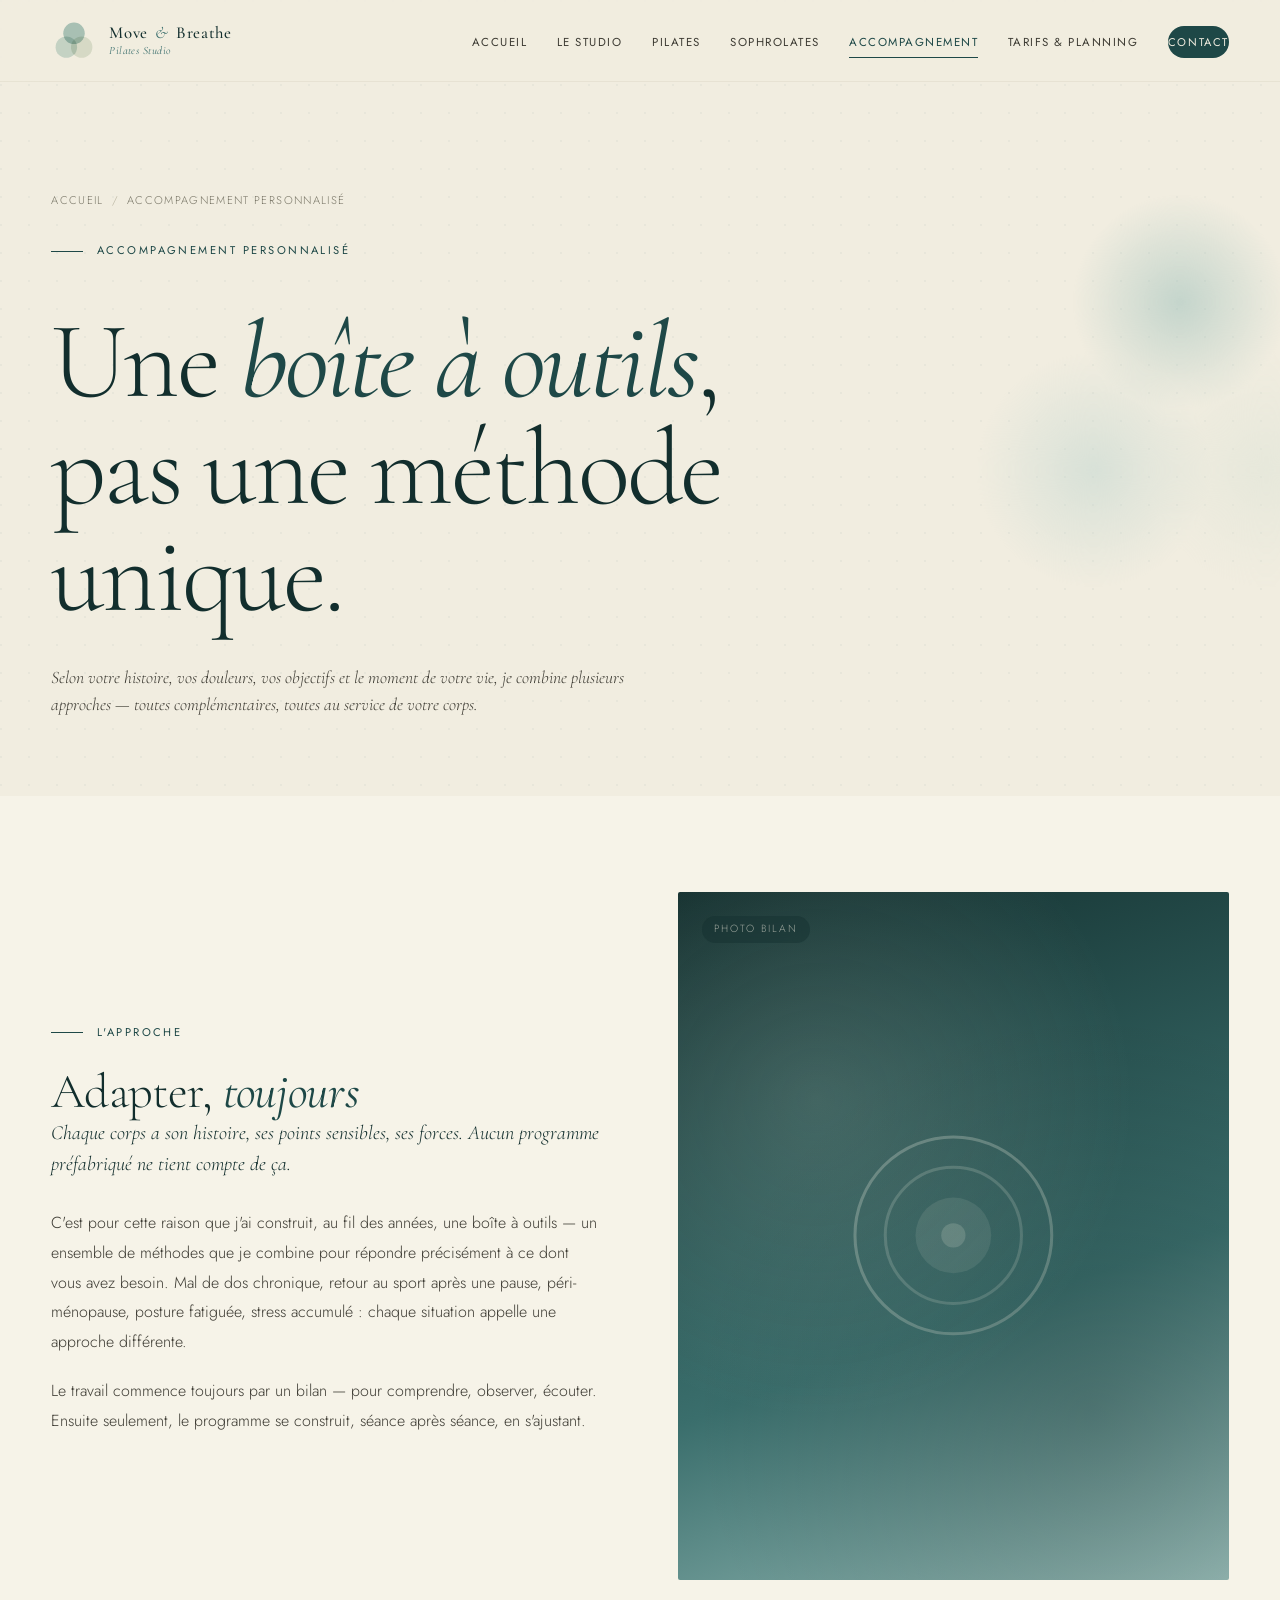
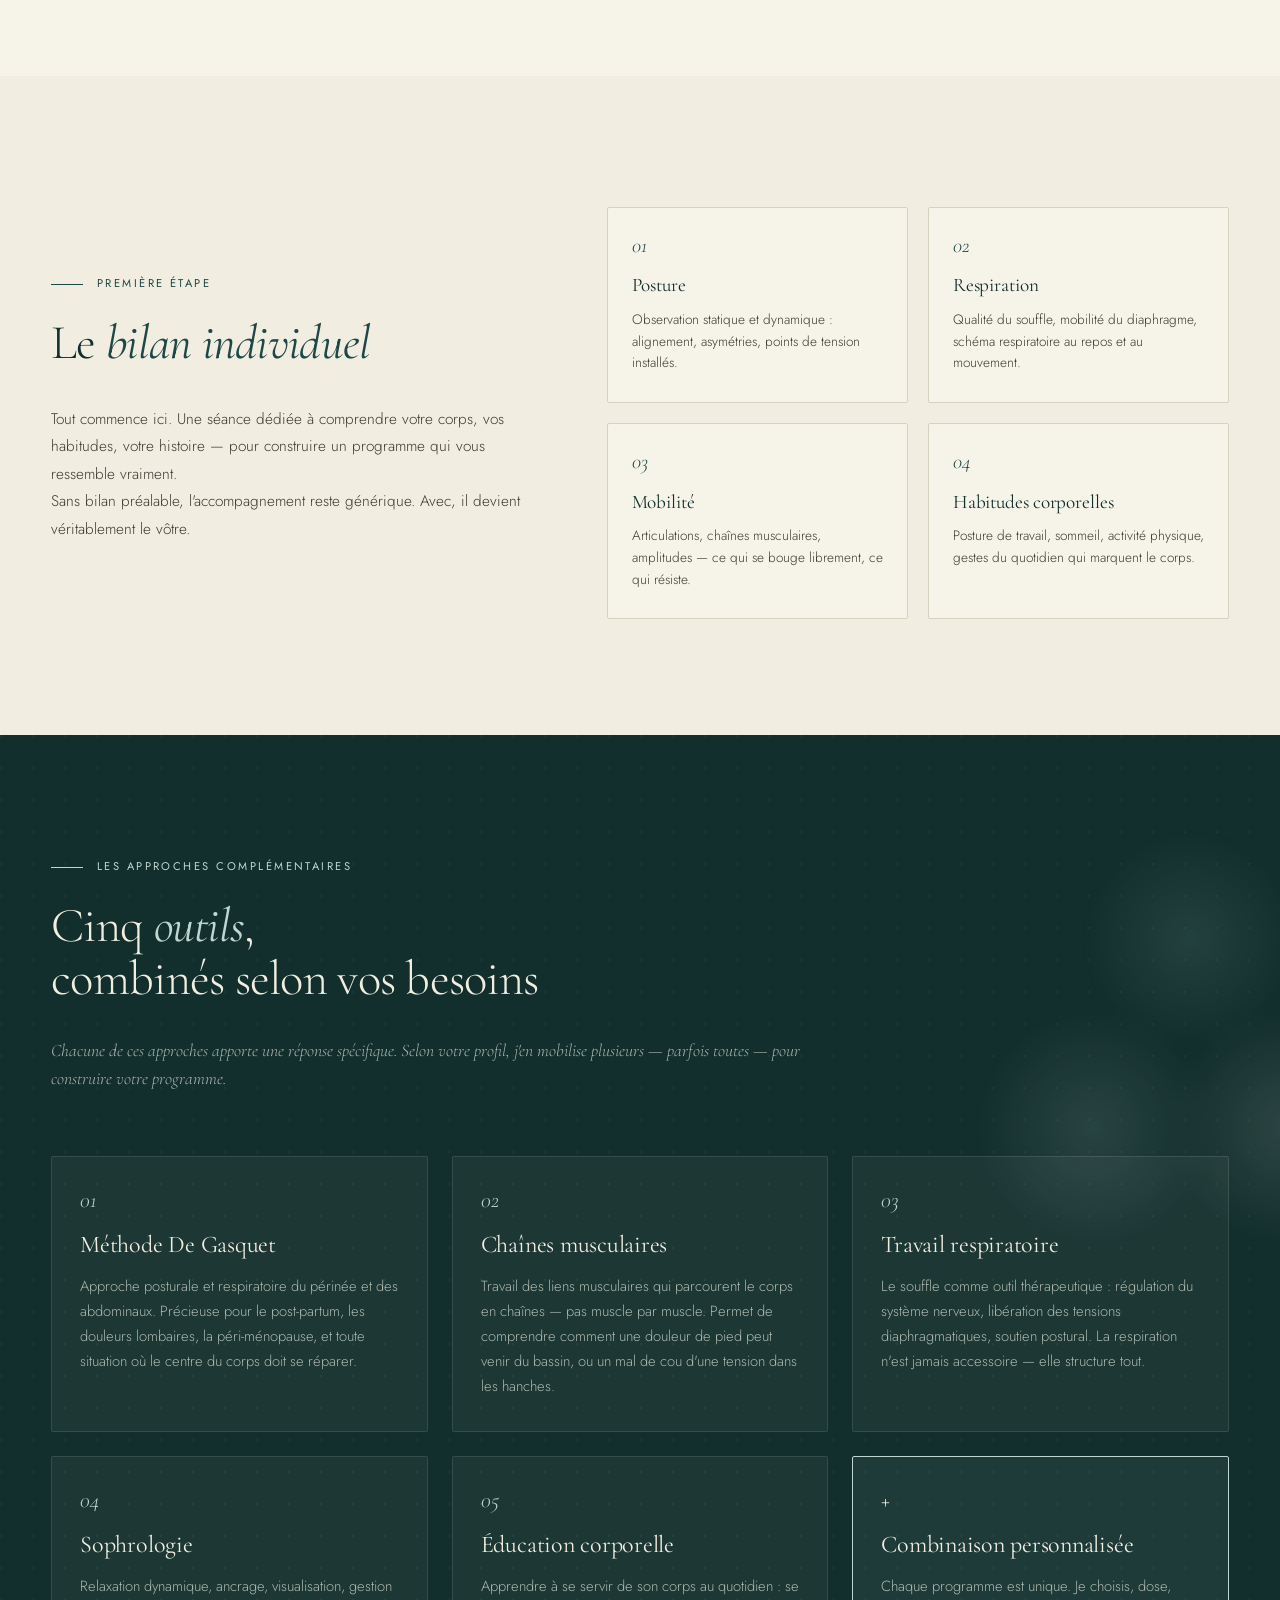
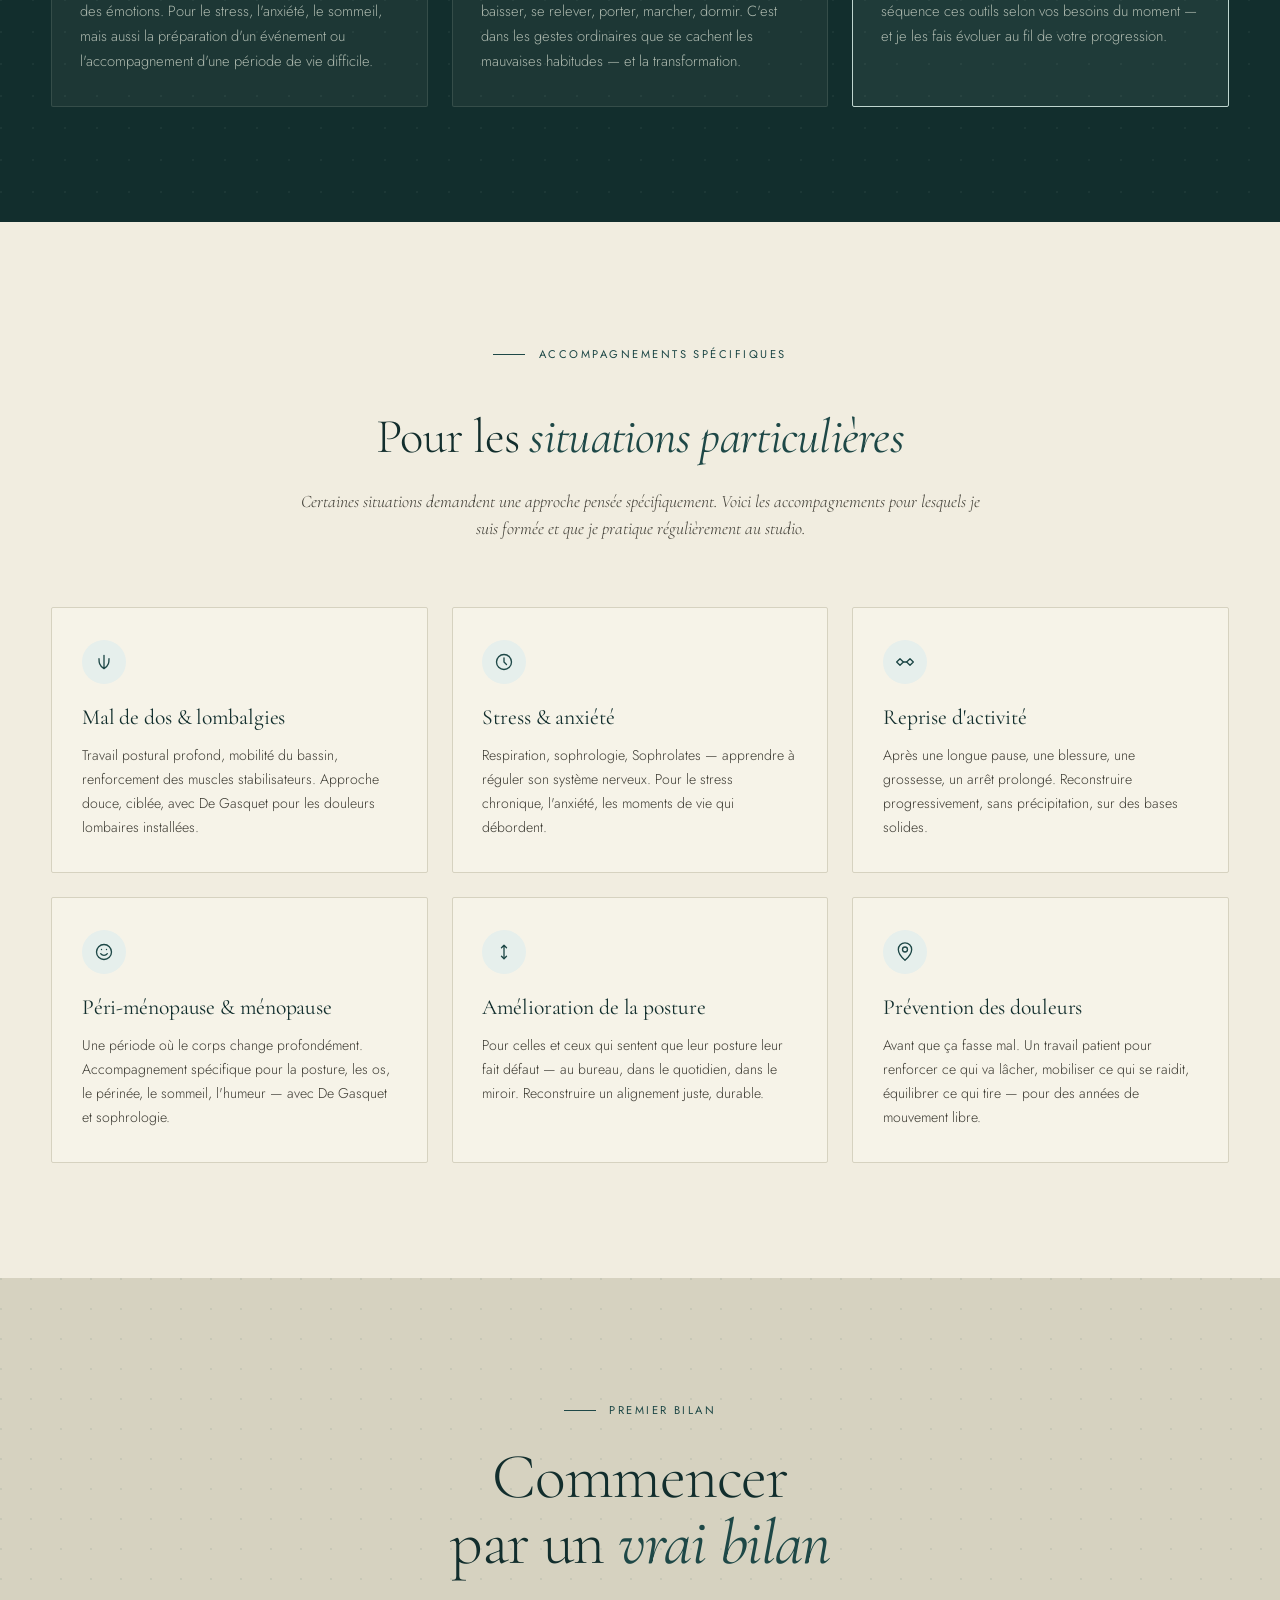
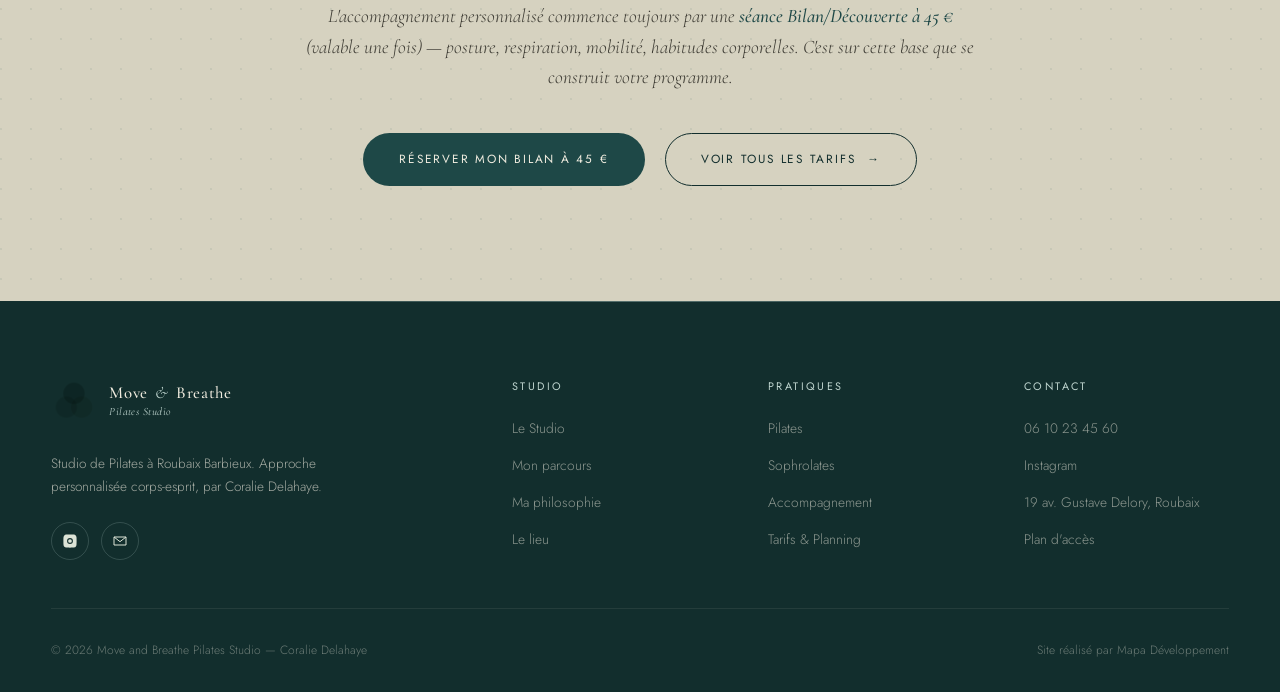
==== accompagnement.html @ 2e736549 "ADD: First Version of the intern logiciel of Lynoria by Matis GOUYET CTO" ====
<!DOCTYPE html>
<html lang="fr">
<head>
<meta charset="UTF-8">
<meta name="viewport" content="width=device-width, initial-scale=1.0">
<title>Accompagnement personnalisé — Boîte à outils · Move and Breathe Pilates Studio</title>
<meta name="description" content="Accompagnement personnalisé au studio Move and Breathe à Roubaix Barbieux : bilan individuel, méthode De Gasquet, chaînes musculaires, sophrologie, éducation corporelle. Mal de dos, stress, péri-ménopause, posture, reprise d'activité.">
<meta name="keywords" content="accompagnement personnalisé pilates, méthode De Gasquet Lille, chaînes musculaires, sophrologie Roubaix, mal de dos, péri-ménopause">
<link rel="canonical" href="https://moveandbreathelille.fr/accompagnement.html">

<meta property="og:type" content="website">
<meta property="og:title" content="Accompagnement personnalisé — Move and Breathe">
<meta property="og:description" content="La boîte à outils du studio : De Gasquet, chaînes musculaires, sophrologie, respiration. Pour le mal de dos, le stress, la péri-ménopause, la posture.">
<meta property="og:url" content="https://moveandbreathelille.fr/accompagnement.html">

<link rel="preconnect" href="https://fonts.googleapis.com">
<link rel="preconnect" href="https://fonts.gstatic.com" crossorigin>
<link href="https://fonts.googleapis.com/css2?family=Cormorant+Garamond:ital,wght@0,300;0,400;0,500;0,600;1,300;1,400;1,500&family=Jost:wght@300;400;500&display=swap" rel="stylesheet">
<link rel="stylesheet" href="styles.css">

<style>
  /* ==== INTRO ==== */
  .intro-section {
    background: var(--cream-soft);
    padding: clamp(4rem, 8vw, 6rem) 0;
  }
  .intro-grid {
    display: grid;
    grid-template-columns: 1fr 1fr;
    gap: clamp(3rem, 6vw, 6rem);
    align-items: center;
  }
  .intro-lede {
    font-family: var(--serif);
    font-style: italic;
    font-size: clamp(1.25rem, 1.5vw, 1.45rem);
    line-height: 1.55;
    color: var(--teal-deep);
    margin-bottom: 1.75rem;
    font-weight: 300;
  }
  .intro-text {
    font-size: 1rem;
    line-height: 1.85;
    color: var(--ink-soft);
    margin-bottom: 1.25rem;
  }
  .intro-image {
    aspect-ratio: 4/5;
    border-radius: 2px;
    overflow: hidden;
    position: relative;
  }
  .intro-image .img-panel-placeholder {
    background: linear-gradient(160deg, var(--teal-deep), var(--teal-mid) 60%, var(--sage-deep));
  }

  /* ==== BILAN ==== */
  .bilan-section {
    background: var(--cream);
    position: relative;
  }
  .bilan-grid {
    display: grid;
    grid-template-columns: 1fr 1.3fr;
    gap: clamp(3rem, 6vw, 5rem);
    align-items: center;
  }
  .bilan-points {
    display: grid;
    grid-template-columns: 1fr 1fr;
    gap: 1.25rem;
    margin-top: 1rem;
  }
  .bilan-point {
    background: var(--cream-soft);
    border: 1px solid var(--beige);
    padding: 1.75rem 1.5rem;
    border-radius: 2px;
    transition: all 0.3s var(--ease);
  }
  .bilan-point:hover {
    border-color: var(--sage-deep);
    transform: translateY(-3px);
  }
  .bilan-point-num {
    font-family: var(--serif);
    font-style: italic;
    font-size: 1.3rem;
    color: var(--teal);
    margin-bottom: 0.85rem;
    display: block;
    line-height: 1;
  }
  .bilan-point h4 {
    font-family: var(--serif);
    font-size: 1.2rem;
    font-weight: 400;
    color: var(--teal-deep);
    margin-bottom: 0.5rem;
    letter-spacing: -0.005em;
  }
  .bilan-point p {
    font-size: 0.85rem;
    line-height: 1.6;
    color: var(--ink-soft);
  }

  /* ==== APPROACHES (5 outils) ==== */
  .approaches {
    background: var(--teal-deep);
    color: var(--cream);
    position: relative;
    overflow: hidden;
  }
  .approaches::before {
    content: '';
    position: absolute;
    inset: 0;
    background-image: radial-gradient(circle at 1px 1px, rgba(220, 227, 214, 0.05) 1px, transparent 0);
    background-size: 32px 32px;
  }
  .approaches-circles-bg {
    position: absolute;
    top: -80px; right: -180px;
    width: 540px; height: 540px;
    background:
      radial-gradient(circle at 50% 30%, var(--sage-deep) 0%, transparent 24%),
      radial-gradient(circle at 32% 65%, var(--sage) 0%, transparent 24%),
      radial-gradient(circle at 68% 65%, var(--sage-pale) 0%, transparent 24%);
    opacity: 0.13;
    pointer-events: none;
  }
  .approaches .container { position: relative; z-index: 1; }
  .approaches .eyebrow { color: var(--sage); }
  .approaches .eyebrow::before { background: var(--sage); }
  .approaches h2 { color: var(--cream); margin: 1.5rem 0 2rem; }
  .approaches h2 em { color: var(--sage); }
  .approaches .lede { color: rgba(220, 227, 214, 0.75); }

  .approaches-grid {
    display: grid;
    grid-template-columns: repeat(3, 1fr);
    gap: 1.5rem;
    margin-top: 4rem;
  }
  .approach-card {
    background: rgba(220, 227, 214, 0.05);
    border: 1px solid rgba(220, 227, 214, 0.12);
    border-radius: 2px;
    padding: 2rem 1.75rem;
    transition: all 0.4s var(--ease);
  }
  .approach-card:hover {
    background: rgba(220, 227, 214, 0.09);
    border-color: var(--sage);
    transform: translateY(-4px);
  }
  .approach-card .num {
    font-family: var(--serif);
    font-style: italic;
    font-size: 1.4rem;
    color: var(--sage);
    line-height: 1;
    margin-bottom: 1.25rem;
    display: block;
  }
  .approach-card h3 {
    font-family: var(--serif);
    font-size: 1.5rem;
    font-weight: 400;
    color: var(--cream);
    margin-bottom: 0.85rem;
    line-height: 1.2;
    letter-spacing: -0.01em;
  }
  .approach-card p {
    font-size: 0.92rem;
    line-height: 1.7;
    color: rgba(220, 227, 214, 0.75);
  }

  /* ==== SPECIFIC ACCOMPANIMENTS ==== */
  .specific {
    background: var(--cream);
  }
  .specific-grid {
    display: grid;
    grid-template-columns: repeat(3, 1fr);
    gap: 1.5rem;
    margin-top: 3.5rem;
  }
  .specific-card {
    background: var(--cream-soft);
    border: 1px solid var(--beige);
    border-radius: 2px;
    padding: 2rem 1.85rem;
    transition: all 0.4s var(--ease);
    position: relative;
    overflow: hidden;
  }
  .specific-card::before {
    content: '';
    position: absolute;
    top: 0; left: 0;
    width: 4px; height: 100%;
    background: var(--sage-deep);
    transform: scaleY(0);
    transform-origin: top;
    transition: transform 0.4s var(--ease);
  }
  .specific-card:hover {
    border-color: var(--sage-deep);
    transform: translateY(-4px);
    box-shadow: 0 24px 48px -24px rgba(30, 72, 71, 0.18);
  }
  .specific-card:hover::before { transform: scaleY(1); }
  .specific-card-icon {
    width: 44px; height: 44px;
    background: var(--teal-soft);
    border-radius: 50%;
    display: flex;
    align-items: center;
    justify-content: center;
    color: var(--teal);
    margin-bottom: 1.25rem;
  }
  .specific-card-icon svg { width: 20px; height: 20px; }
  .specific-card h3 {
    font-family: var(--serif);
    font-size: 1.35rem;
    font-weight: 400;
    color: var(--teal-deep);
    margin-bottom: 0.85rem;
    line-height: 1.25;
    letter-spacing: -0.005em;
  }
  .specific-card p {
    font-size: 0.88rem;
    line-height: 1.7;
    color: var(--ink-soft);
  }

  /* ==== CTA ==== */
  .accomp-cta {
    background: var(--beige);
    text-align: center;
    position: relative;
    overflow: hidden;
  }
  .accomp-cta::before {
    content: '';
    position: absolute;
    inset: 0;
    background-image: radial-gradient(circle at 1px 1px, rgba(30, 72, 71, 0.08) 1px, transparent 0);
    background-size: 30px 30px;
  }
  .accomp-cta .container { position: relative; z-index: 1; }
  .accomp-cta-inner { max-width: 680px; margin: 0 auto; }
  .accomp-cta h2 { margin: 1.5rem 0 1.5rem; }
  .accomp-cta-text {
    font-family: var(--serif);
    font-style: italic;
    font-size: 1.2rem;
    line-height: 1.6;
    color: var(--ink-soft);
    margin-bottom: 2.5rem;
  }
  .accomp-cta-actions {
    display: flex;
    gap: 1.25rem;
    justify-content: center;
    flex-wrap: wrap;
  }

  @media (max-width: 980px) {
    .intro-grid,
    .bilan-grid { grid-template-columns: 1fr; gap: 2.5rem; }
    .bilan-points { grid-template-columns: 1fr; }
    .approaches-grid { grid-template-columns: 1fr; }
    .specific-grid { grid-template-columns: 1fr; }
  }
</style>
</head>

<body>

<!-- NAV -->
<nav class="nav" aria-label="Navigation principale">
  <div class="nav-inner">
    <a href="index.html" class="logo-mark" aria-label="Move and Breathe Pilates Studio">
      <svg class="logo-mark-svg" viewBox="0 0 60 60" xmlns="http://www.w3.org/2000/svg" aria-hidden="true">
        <circle cx="30" cy="20" r="14" fill="#98BDB8" opacity="0.78" style="mix-blend-mode: multiply"/>
        <circle cx="20" cy="38" r="14" fill="#BFD5CF" opacity="0.78" style="mix-blend-mode: multiply"/>
        <circle cx="40" cy="38" r="14" fill="#DCE3D6" opacity="0.88" style="mix-blend-mode: multiply"/>
      </svg>
      <span class="logo-mark-text">
        <span class="logo-mark-title">Move <em>&amp;</em> Breathe</span>
        <span class="logo-mark-sub">Pilates Studio</span>
      </span>
    </a>
    <button class="nav-burger" aria-label="Ouvrir le menu" aria-expanded="false">
      <span></span><span></span><span></span>
    </button>
    <ul class="nav-links">
      <li><a href="index.html">Accueil</a></li>
      <li><a href="le-studio.html">Le Studio</a></li>
      <li><a href="pilates.html">Pilates</a></li>
      <li><a href="sophrolates.html">Sophrolates</a></li>
      <li><a href="accompagnement.html">Accompagnement</a></li>
      <li><a href="tarifs.html">Tarifs &amp; Planning</a></li>
      <li><a href="contact.html" class="nav-cta">Contact</a></li>
    </ul>
  </div>
</nav>

<!-- HEADER -->
<header class="page-header">
  <div class="container">
    <div class="page-header-inner reveal">
      <div class="breadcrumb">
        <a href="index.html">Accueil</a>
        <span class="breadcrumb-sep">/</span>
        <span>Accompagnement personnalisé</span>
      </div>
      <div class="eyebrow">Accompagnement personnalisé</div>
      <h1 class="h-mega mt-2">
        Une <em>boîte à outils</em>,<br>
        pas une méthode unique.
      </h1>
      <p class="lede mt-3">
        Selon votre histoire, vos douleurs, vos objectifs et le moment de votre vie, je combine plusieurs approches — toutes complémentaires, toutes au service de votre corps.
      </p>
    </div>
  </div>
</header>

<!-- INTRO -->
<section class="intro-section">
  <div class="container">
    <div class="intro-grid">
      <div class="reveal">
        <div class="eyebrow">L'approche</div>
        <h2 class="h-2 mt-2">Adapter, <em>toujours</em></h2>
        <p class="intro-lede">
          Chaque corps a son histoire, ses points sensibles, ses forces. Aucun programme préfabriqué ne tient compte de ça.
        </p>
        <p class="intro-text">
          C'est pour cette raison que j'ai construit, au fil des années, une boîte à outils — un ensemble de méthodes que je combine pour répondre précisément à ce dont vous avez besoin. Mal de dos chronique, retour au sport après une pause, péri-ménopause, posture fatiguée, stress accumulé : chaque situation appelle une approche différente.
        </p>
        <p class="intro-text">
          Le travail commence toujours par un bilan — pour comprendre, observer, écouter. Ensuite seulement, le programme se construit, séance après séance, en s'ajustant.
        </p>
      </div>
      <div class="intro-image reveal reveal-delay-2">
        <div class="img-panel-placeholder">
          <span class="img-panel-label">Photo bilan</span>
          <div style="position: absolute; inset: 0; display: flex; align-items: center; justify-content: center; opacity: 0.3;">
            <svg width="55%" viewBox="0 0 200 200" fill="none" xmlns="http://www.w3.org/2000/svg">
              <circle cx="100" cy="100" r="65" stroke="#DCE3D6" stroke-width="2" fill="none"/>
              <circle cx="100" cy="100" r="45" stroke="#DCE3D6" stroke-width="2" fill="none" opacity="0.7"/>
              <circle cx="100" cy="100" r="25" fill="#DCE3D6" opacity="0.4"/>
              <circle cx="100" cy="100" r="8" fill="#DCE3D6"/>
            </svg>
          </div>
        </div>
      </div>
    </div>
  </div>
</section>

<!-- BILAN -->
<section class="bilan-section" id="bilan">
  <div class="container">
    <div class="bilan-grid">
      <div class="reveal">
        <div class="eyebrow">Première étape</div>
        <h2 class="h-2 mt-2">Le <em>bilan individuel</em></h2>
        <p class="body-text mt-3">
          Tout commence ici. Une séance dédiée à comprendre votre corps, vos habitudes, votre histoire — pour construire un programme qui vous ressemble vraiment.
        </p>
        <p class="body-text">
          Sans bilan préalable, l'accompagnement reste générique. Avec, il devient véritablement le vôtre.
        </p>
      </div>
      <div class="reveal reveal-delay-2">
        <div class="bilan-points">
          <div class="bilan-point">
            <span class="bilan-point-num">01</span>
            <h4>Posture</h4>
            <p>Observation statique et dynamique : alignement, asymétries, points de tension installés.</p>
          </div>
          <div class="bilan-point">
            <span class="bilan-point-num">02</span>
            <h4>Respiration</h4>
            <p>Qualité du souffle, mobilité du diaphragme, schéma respiratoire au repos et au mouvement.</p>
          </div>
          <div class="bilan-point">
            <span class="bilan-point-num">03</span>
            <h4>Mobilité</h4>
            <p>Articulations, chaînes musculaires, amplitudes — ce qui se bouge librement, ce qui résiste.</p>
          </div>
          <div class="bilan-point">
            <span class="bilan-point-num">04</span>
            <h4>Habitudes corporelles</h4>
            <p>Posture de travail, sommeil, activité physique, gestes du quotidien qui marquent le corps.</p>
          </div>
        </div>
      </div>
    </div>
  </div>
</section>

<!-- APPROCHES COMPLÉMENTAIRES -->
<section class="approaches" id="approches">
  <div class="approaches-circles-bg" aria-hidden="true" data-parallax="0.18"></div>
  <div class="container">
    <div class="reveal" style="max-width: 760px;">
      <div class="eyebrow">Les approches complémentaires</div>
      <h2 class="h-2">Cinq <em>outils</em>,<br>combinés selon vos besoins</h2>
      <p class="lede">Chacune de ces approches apporte une réponse spécifique. Selon votre profil, j'en mobilise plusieurs — parfois toutes — pour construire votre programme.</p>
    </div>

    <div class="approaches-grid">
      <div class="approach-card reveal reveal-delay-1">
        <span class="num">01</span>
        <h3>Méthode De Gasquet</h3>
        <p>Approche posturale et respiratoire du périnée et des abdominaux. Précieuse pour le post-partum, les douleurs lombaires, la péri-ménopause, et toute situation où le centre du corps doit se réparer.</p>
      </div>
      <div class="approach-card reveal reveal-delay-2">
        <span class="num">02</span>
        <h3>Chaînes musculaires</h3>
        <p>Travail des liens musculaires qui parcourent le corps en chaînes — pas muscle par muscle. Permet de comprendre comment une douleur de pied peut venir du bassin, ou un mal de cou d'une tension dans les hanches.</p>
      </div>
      <div class="approach-card reveal reveal-delay-3">
        <span class="num">03</span>
        <h3>Travail respiratoire</h3>
        <p>Le souffle comme outil thérapeutique : régulation du système nerveux, libération des tensions diaphragmatiques, soutien postural. La respiration n'est jamais accessoire — elle structure tout.</p>
      </div>
      <div class="approach-card reveal reveal-delay-1">
        <span class="num">04</span>
        <h3>Sophrologie</h3>
        <p>Relaxation dynamique, ancrage, visualisation, gestion des émotions. Pour le stress, l'anxiété, le sommeil, mais aussi la préparation d'un événement ou l'accompagnement d'une période de vie difficile.</p>
      </div>
      <div class="approach-card reveal reveal-delay-2">
        <span class="num">05</span>
        <h3>Éducation corporelle</h3>
        <p>Apprendre à se servir de son corps au quotidien : se baisser, se relever, porter, marcher, dormir. C'est dans les gestes ordinaires que se cachent les mauvaises habitudes — et la transformation.</p>
      </div>
      <div class="approach-card reveal reveal-delay-3" style="background: rgba(191, 213, 207, 0.08); border-color: var(--sage); border-width: 1.5px;">
        <span class="num" style="color: var(--cream);">+</span>
        <h3>Combinaison personnalisée</h3>
        <p>Chaque programme est unique. Je choisis, dose, séquence ces outils selon vos besoins du moment — et je les fais évoluer au fil de votre progression.</p>
      </div>
    </div>
  </div>
</section>

<!-- SPECIFIC ACCOMPANIMENTS -->
<section class="specific" id="specifiques">
  <div class="container">
    <div class="section-head center reveal">
      <div class="eyebrow center">Accompagnements spécifiques</div>
      <h2 class="h-2 mt-2">Pour les <em>situations particulières</em></h2>
      <p class="lede mt-2">Certaines situations demandent une approche pensée spécifiquement. Voici les accompagnements pour lesquels je suis formée et que je pratique régulièrement au studio.</p>
    </div>

    <div class="specific-grid">
      <article class="specific-card reveal reveal-delay-1">
        <div class="specific-card-icon" aria-hidden="true">
          <svg viewBox="0 0 24 24" fill="none" stroke="currentColor" stroke-width="1.6" stroke-linecap="round" stroke-linejoin="round">
            <path d="M12 4v16M6 8c0 4 0 8 6 12M18 8c0 4 0 8-6 12"/>
          </svg>
        </div>
        <h3>Mal de dos &amp; lombalgies</h3>
        <p>Travail postural profond, mobilité du bassin, renforcement des muscles stabilisateurs. Approche douce, ciblée, avec De Gasquet pour les douleurs lombaires installées.</p>
      </article>

      <article class="specific-card reveal reveal-delay-2">
        <div class="specific-card-icon" aria-hidden="true">
          <svg viewBox="0 0 24 24" fill="none" stroke="currentColor" stroke-width="1.6" stroke-linecap="round" stroke-linejoin="round">
            <circle cx="12" cy="12" r="9"/>
            <path d="M12 7v5l3 3"/>
          </svg>
        </div>
        <h3>Stress &amp; anxiété</h3>
        <p>Respiration, sophrologie, Sophrolates — apprendre à réguler son système nerveux. Pour le stress chronique, l'anxiété, les moments de vie qui débordent.</p>
      </article>

      <article class="specific-card reveal reveal-delay-3">
        <div class="specific-card-icon" aria-hidden="true">
          <svg viewBox="0 0 24 24" fill="none" stroke="currentColor" stroke-width="1.6" stroke-linecap="round" stroke-linejoin="round">
            <path d="M2 12l4-4 4 4-4 4z"/>
            <path d="M14 12l4-4 4 4-4 4z"/>
            <path d="M10 12h4"/>
          </svg>
        </div>
        <h3>Reprise d'activité</h3>
        <p>Après une longue pause, une blessure, une grossesse, un arrêt prolongé. Reconstruire progressivement, sans précipitation, sur des bases solides.</p>
      </article>

      <article class="specific-card reveal reveal-delay-1">
        <div class="specific-card-icon" aria-hidden="true">
          <svg viewBox="0 0 24 24" fill="none" stroke="currentColor" stroke-width="1.6" stroke-linecap="round" stroke-linejoin="round">
            <circle cx="12" cy="12" r="9"/>
            <path d="M8 14s1.5 2 4 2 4-2 4-2"/>
            <line x1="9" y1="9" x2="9.01" y2="9"/>
            <line x1="15" y1="9" x2="15.01" y2="9"/>
          </svg>
        </div>
        <h3>Péri-ménopause &amp; ménopause</h3>
        <p>Une période où le corps change profondément. Accompagnement spécifique pour la posture, les os, le périnée, le sommeil, l'humeur — avec De Gasquet et sophrologie.</p>
      </article>

      <article class="specific-card reveal reveal-delay-2">
        <div class="specific-card-icon" aria-hidden="true">
          <svg viewBox="0 0 24 24" fill="none" stroke="currentColor" stroke-width="1.6" stroke-linecap="round" stroke-linejoin="round">
            <line x1="12" y1="4" x2="12" y2="20"/>
            <polyline points="9,7 12,4 15,7"/>
            <polyline points="9,17 12,20 15,17"/>
          </svg>
        </div>
        <h3>Amélioration de la posture</h3>
        <p>Pour celles et ceux qui sentent que leur posture leur fait défaut — au bureau, dans le quotidien, dans le miroir. Reconstruire un alignement juste, durable.</p>
      </article>

      <article class="specific-card reveal reveal-delay-3">
        <div class="specific-card-icon" aria-hidden="true">
          <svg viewBox="0 0 24 24" fill="none" stroke="currentColor" stroke-width="1.6" stroke-linecap="round" stroke-linejoin="round">
            <path d="M12 22s8-7 8-13a8 8 0 10-16 0c0 6 8 13 8 13z"/>
            <circle cx="12" cy="9" r="3"/>
          </svg>
        </div>
        <h3>Prévention des douleurs</h3>
        <p>Avant que ça fasse mal. Un travail patient pour renforcer ce qui va lâcher, mobiliser ce qui se raidit, équilibrer ce qui tire — pour des années de mouvement libre.</p>
      </article>
    </div>
  </div>
</section>

<!-- CTA -->
<section class="accomp-cta">
  <div class="container">
    <div class="accomp-cta-inner reveal">
      <div class="eyebrow center">Premier bilan</div>
      <h2 class="h-1">Commencer<br>par un <em>vrai bilan</em></h2>
      <p class="accomp-cta-text">
        L'accompagnement personnalisé commence toujours par une <strong style="color: var(--teal); font-weight: 500;">séance Bilan/Découverte à 45 €</strong> (valable une fois) — posture, respiration, mobilité, habitudes corporelles. C'est sur cette base que se construit votre programme.
      </p>
      <div class="accomp-cta-actions">
        <a href="contact.html" class="btn btn-primary btn-magnetic">Réserver mon bilan à 45 €</a>
        <a href="tarifs.html" class="btn btn-outline">
          Voir tous les tarifs
          <span class="arrow">→</span>
        </a>
      </div>
    </div>
  </div>
</section>

<!-- FOOTER -->
<footer>
  <div class="container">
    <div class="footer-grid">
      <div>
        <a href="index.html" class="logo-mark">
          <svg class="logo-mark-svg" viewBox="0 0 60 60" xmlns="http://www.w3.org/2000/svg" aria-hidden="true">
            <circle cx="30" cy="20" r="14" fill="#98BDB8" opacity="0.78" style="mix-blend-mode: multiply"/>
            <circle cx="20" cy="38" r="14" fill="#BFD5CF" opacity="0.78" style="mix-blend-mode: multiply"/>
            <circle cx="40" cy="38" r="14" fill="#DCE3D6" opacity="0.88" style="mix-blend-mode: multiply"/>
          </svg>
          <span class="logo-mark-text">
            <span class="logo-mark-title">Move <em>&amp;</em> Breathe</span>
            <span class="logo-mark-sub">Pilates Studio</span>
          </span>
        </a>
        <p class="footer-tagline">Studio de Pilates à Roubaix Barbieux. Approche personnalisée corps-esprit, par Coralie Delahaye.</p>
        <div class="footer-social">
          <a href="https://www.instagram.com/moveandbreathelille" target="_blank" rel="noopener" aria-label="Instagram">
            <svg viewBox="0 0 24 24" fill="currentColor"><path d="M12 2.2c3.2 0 3.6 0 4.8.1 1.2.1 1.8.2 2.2.4.6.2 1 .5 1.5.9.5.5.7.9.9 1.5.2.4.4 1 .4 2.2.1 1.3.1 1.6.1 4.8s0 3.6-.1 4.8c-.1 1.2-.2 1.8-.4 2.2-.2.6-.5 1-.9 1.5-.5.5-.9.7-1.5.9-.4.2-1 .4-2.2.4-1.3.1-1.6.1-4.8.1s-3.6 0-4.8-.1c-1.2-.1-1.8-.2-2.2-.4-.6-.2-1-.5-1.5-.9-.5-.5-.7-.9-.9-1.5-.2-.4-.4-1-.4-2.2-.1-1.3-.1-1.6-.1-4.8s0-3.6.1-4.8c.1-1.2.2-1.8.4-2.2.2-.6.5-1 .9-1.5.5-.5.9-.7 1.5-.9.4-.2 1-.4 2.2-.4 1.3-.1 1.6-.1 4.8-.1zm0 5.4a4.4 4.4 0 100 8.8 4.4 4.4 0 000-8.8zm0 7.2a2.8 2.8 0 110-5.6 2.8 2.8 0 010 5.6zm5.6-7.4a1 1 0 11-2.1 0 1 1 0 012.1 0z"/></svg>
          </a>
          <a href="mailto:contact@moveandbreathelille.fr" aria-label="Email">
            <svg viewBox="0 0 24 24" fill="none" stroke="currentColor" stroke-width="1.5"><path d="M3 6h18v12H3z"/><path d="M3 6l9 7 9-7"/></svg>
          </a>
        </div>
      </div>
      <div>
        <div class="footer-col-title">Studio</div>
        <ul class="footer-links">
          <li><a href="le-studio.html">Le Studio</a></li>
          <li><a href="le-studio.html#parcours">Mon parcours</a></li>
          <li><a href="le-studio.html#philosophie">Ma philosophie</a></li>
          <li><a href="le-studio.html#lieu">Le lieu</a></li>
        </ul>
      </div>
      <div>
        <div class="footer-col-title">Pratiques</div>
        <ul class="footer-links">
          <li><a href="pilates.html">Pilates</a></li>
          <li><a href="sophrolates.html">Sophrolates</a></li>
          <li><a href="accompagnement.html">Accompagnement</a></li>
          <li><a href="tarifs.html">Tarifs &amp; Planning</a></li>
        </ul>
      </div>
      <div>
        <div class="footer-col-title">Contact</div>
        <ul class="footer-links">
          <li><a href="tel:0610234560">06 10 23 45 60</a></li>
          <li><a href="https://www.instagram.com/moveandbreathelille" target="_blank" rel="noopener">Instagram</a></li>
          <li><a href="contact.html">19 av. Gustave Delory, Roubaix</a></li>
          <li><a href="contact.html#access">Plan d'accès</a></li>
        </ul>
      </div>
    </div>
    <div class="footer-bottom">
      <span>© <span data-year>2026</span> Move and Breathe Pilates Studio — Coralie Delahaye</span>
      <span>Site réalisé par <a href="https://mapa-developpement.fr" target="_blank" rel="noopener">Mapa Développement</a></span>
    </div>
  </div>
</footer>

<script src="script.js"></script>
</body>
</html>
---- styles.css ----
/* ============================================
   MOVE AND BREATHE PILATES STUDIO — Design System
   Palette inspirée du logo de Coralie Delahaye
   © 2026 Mapa Développement
   ============================================ */

* { margin: 0; padding: 0; box-sizing: border-box; }

:root {
  /* ===== Palette du logo ===== */
  /* Beiges (fond carte de visite + accueils) */
  --cream: #F1EDE0;
  --cream-soft: #F6F3E8;
  --beige: #D6D2C0;
  --beige-deep: #B5B09C;

  /* Sage / bleu-vert pâles (les 3 cercles du logo) */
  --sage-pale: #DCE3D6;
  --sage: #BFD5CF;
  --sage-deep: #98BDB8;

  /* Teal pétrole — couleur principale logo */
  --teal: #1E4847;
  --teal-deep: #122E2D;
  --teal-mid: #3A6E6C;
  --teal-light: #C9DEDB;
  --teal-soft: #E6EFEC;

  /* Ink */
  --ink: #1A1814;
  --ink-soft: #3D3B33;
  --ink-mute: #7A7768;
  --ink-faint: #B5B09F;

  --white: #FFFFFF;
  --black: #0A0908;

  /* Typography */
  --serif: 'Cormorant Garamond', 'Times New Roman', serif;
  --sans: 'Jost', -apple-system, BlinkMacSystemFont, sans-serif;

  /* Layout */
  --container: 1280px;
  --gutter: clamp(1.25rem, 4vw, 4rem);
  --section-y: clamp(4rem, 9vw, 8rem);

  /* Motion */
  --ease: cubic-bezier(0.22, 1, 0.36, 1);
  --ease-out: cubic-bezier(0.16, 1, 0.3, 1);
}

html {
  scroll-behavior: smooth;
  -webkit-text-size-adjust: 100%;
  font-feature-settings: "kern" 1, "liga" 1;
}

body {
  font-family: var(--sans);
  background: var(--cream);
  color: var(--ink);
  overflow-x: hidden;
  font-weight: 300;
  line-height: 1.6;
  -webkit-font-smoothing: antialiased;
  -moz-osx-font-smoothing: grayscale;
}

img, svg { display: block; max-width: 100%; height: auto; }
a { color: inherit; text-decoration: none; }
button { font: inherit; cursor: pointer; border: none; background: none; color: inherit; }

::selection { background: var(--teal); color: var(--cream); }

/* ============================================
   TYPOGRAPHY
   ============================================ */

.h-mega {
  font-family: var(--serif);
  font-weight: 300;
  font-size: clamp(2.75rem, 8.5vw, 8rem);
  line-height: 0.98;
  letter-spacing: -0.025em;
  color: var(--teal-deep);
}
.h-mega em { font-style: italic; color: var(--teal); font-weight: 400; }

.h-1 {
  font-family: var(--serif);
  font-weight: 300;
  font-size: clamp(2.25rem, 5vw, 4.5rem);
  line-height: 1.04;
  letter-spacing: -0.02em;
  color: var(--teal-deep);
}
.h-1 em { font-style: italic; color: var(--teal); font-weight: 400; }

.h-2 {
  font-family: var(--serif);
  font-weight: 300;
  font-size: clamp(1.85rem, 3.8vw, 3.25rem);
  line-height: 1.08;
  letter-spacing: -0.015em;
  color: var(--teal-deep);
}
.h-2 em { font-style: italic; color: var(--teal); font-weight: 400; }

.h-3 {
  font-family: var(--serif);
  font-weight: 400;
  font-size: clamp(1.3rem, 2vw, 1.65rem);
  line-height: 1.25;
  color: var(--teal-deep);
}
.h-3 em { font-style: italic; color: var(--teal); }

.eyebrow {
  font-family: var(--sans);
  font-size: 0.7rem;
  font-weight: 400;
  letter-spacing: 0.22em;
  text-transform: uppercase;
  color: var(--teal);
  display: inline-flex;
  align-items: center;
  gap: 0.85rem;
}
.eyebrow::before {
  content: '';
  width: 2rem;
  height: 1px;
  background: var(--teal);
  display: inline-block;
}
.eyebrow.center { justify-content: center; }
.eyebrow.light { color: var(--cream); }
.eyebrow.light::before { background: var(--sage); }
.eyebrow.muted { color: var(--beige-deep); }
.eyebrow.muted::before { background: var(--beige-deep); }

.lede {
  font-family: var(--serif);
  font-style: italic;
  font-weight: 300;
  font-size: clamp(1.1rem, 1.35vw, 1.35rem);
  line-height: 1.55;
  color: var(--ink-soft);
}

.body-text {
  font-size: 0.96rem;
  line-height: 1.8;
  color: var(--ink-soft);
  font-weight: 300;
}

.caption {
  font-size: 0.72rem;
  letter-spacing: 0.18em;
  text-transform: uppercase;
  color: var(--ink-mute);
  font-weight: 400;
}

/* ============================================
   LAYOUT
   ============================================ */

.container {
  max-width: var(--container);
  margin: 0 auto;
  padding: 0 var(--gutter);
}

section { padding: var(--section-y) 0; }

.section-head {
  max-width: 680px;
  margin-bottom: clamp(3rem, 5vw, 5rem);
}
.section-head.center { margin-left: auto; margin-right: auto; text-align: center; }
.section-head .eyebrow { margin-bottom: 1.5rem; }
.section-head .lede { margin-top: 1.5rem; }

/* ============================================
   LOGO MARK (3 cercles + text)
   ============================================ */

.logo-mark {
  display: inline-flex;
  align-items: center;
  gap: 0.75rem;
  text-decoration: none;
  color: inherit;
}
.logo-mark-svg {
  width: 46px;
  height: 46px;
  flex-shrink: 0;
}
.logo-mark-text {
  display: flex;
  flex-direction: column;
  line-height: 1;
}
.logo-mark-title {
  font-family: var(--serif);
  font-size: 1.05rem;
  font-weight: 500;
  color: var(--teal-deep);
  letter-spacing: 0.04em;
  white-space: nowrap;
}
.logo-mark-title em {
  font-style: italic;
  font-weight: 400;
  color: var(--teal-mid);
  margin: 0 0.15em;
}
.logo-mark-sub {
  font-family: var(--serif);
  font-style: italic;
  font-size: 0.7rem;
  color: var(--teal-mid);
  margin-top: 0.25rem;
  letter-spacing: 0.04em;
  font-weight: 400;
}

/* ============================================
   NAV
   ============================================ */

.nav {
  position: fixed;
  top: 0; left: 0; right: 0;
  z-index: 100;
  padding: 1.1rem var(--gutter);
  background: rgba(241, 237, 224, 0.82);
  backdrop-filter: blur(16px) saturate(1.2);
  -webkit-backdrop-filter: blur(16px) saturate(1.2);
  border-bottom: 1px solid rgba(181, 176, 156, 0.18);
  transition: padding 0.4s var(--ease), background 0.4s var(--ease);
}
.nav.scrolled {
  padding: 0.7rem var(--gutter);
  background: rgba(241, 237, 224, 0.95);
}

.nav-inner {
  max-width: var(--container);
  margin: 0 auto;
  display: flex;
  align-items: center;
  justify-content: space-between;
  gap: 2rem;
}

.nav-links {
  display: flex;
  gap: 1.85rem;
  list-style: none;
  align-items: center;
}
.nav-links a {
  font-size: 0.72rem;
  letter-spacing: 0.13em;
  text-transform: uppercase;
  color: var(--ink-soft);
  position: relative;
  padding: 0.5rem 0;
  font-weight: 400;
  transition: color 0.3s;
  white-space: nowrap;
}
.nav-links a::after {
  content: '';
  position: absolute;
  bottom: 0; left: 0;
  width: 0; height: 1px;
  background: var(--teal);
  transition: width 0.3s var(--ease);
}
.nav-links a:hover,
.nav-links a.active { color: var(--teal); }
.nav-links a:hover::after,
.nav-links a.active::after { width: 100%; }

.nav-cta {
  background: var(--teal);
  color: var(--cream) !important;
  padding: 0.7rem 1.4rem;
  border-radius: 999px;
  font-size: 0.7rem !important;
  letter-spacing: 0.14em !important;
  transition: all 0.3s var(--ease) !important;
}
.nav-cta::after { display: none !important; }
.nav-cta:hover {
  background: var(--teal-deep);
  transform: translateY(-1px);
  box-shadow: 0 8px 20px rgba(30, 72, 71, 0.22);
}

.nav-burger {
  display: none;
  width: 40px; height: 40px;
  position: relative;
  z-index: 110;
}
.nav-burger span {
  position: absolute;
  left: 8px; right: 8px;
  height: 1px;
  background: var(--teal-deep);
  transition: all 0.3s var(--ease);
}
.nav-burger span:nth-child(1) { top: 14px; }
.nav-burger span:nth-child(2) { top: 20px; }
.nav-burger span:nth-child(3) { top: 26px; }
.nav-burger.open span:nth-child(1) { top: 20px; transform: rotate(45deg); }
.nav-burger.open span:nth-child(2) { opacity: 0; }
.nav-burger.open span:nth-child(3) { top: 20px; transform: rotate(-45deg); }

/* ============================================
   BUTTONS
   ============================================ */

.btn {
  display: inline-flex;
  align-items: center;
  gap: 0.75rem;
  padding: 1rem 2.2rem;
  font-family: var(--sans);
  font-size: 0.74rem;
  font-weight: 400;
  letter-spacing: 0.15em;
  text-transform: uppercase;
  border-radius: 999px;
  transition: all 0.35s var(--ease);
  white-space: nowrap;
  border: 1px solid transparent;
  cursor: pointer;
}

.btn-primary {
  background: var(--teal);
  color: var(--cream);
}
.btn-primary:hover {
  background: var(--teal-deep);
  transform: translateY(-2px);
  box-shadow: 0 12px 28px rgba(30, 72, 71, 0.22);
}

.btn-outline {
  background: transparent;
  border-color: var(--teal-deep);
  color: var(--teal-deep);
}
.btn-outline:hover {
  background: var(--teal-deep);
  color: var(--cream);
}

.btn-ghost {
  background: transparent;
  color: var(--ink-soft);
  padding: 0.6rem 0;
  border-radius: 0;
  border-bottom: 1px solid var(--beige-deep);
}
.btn-ghost:hover { color: var(--teal); border-color: var(--teal); }
.btn-ghost .arrow { transition: transform 0.3s var(--ease); }
.btn-ghost:hover .arrow { transform: translateX(6px); }

.btn-light {
  background: var(--cream);
  color: var(--teal-deep);
}
.btn-light:hover {
  background: var(--white);
  transform: translateY(-2px);
  box-shadow: 0 12px 28px rgba(0,0,0,0.18);
}

/* ============================================
   PAGE HEADER
   ============================================ */

.page-header {
  padding: clamp(8rem, 16vw, 12rem) 0 clamp(3rem, 6vw, 5rem);
  background: var(--cream);
  position: relative;
  overflow: hidden;
}
.page-header::before {
  content: '';
  position: absolute;
  inset: 0;
  background-image: radial-gradient(circle at 1px 1px, rgba(58, 110, 108, 0.10) 1px, transparent 0);
  background-size: 28px 28px;
  opacity: 0.5;
  pointer-events: none;
}
/* Logo circles backdrop on page headers */
.page-header::after {
  content: '';
  position: absolute;
  top: 50%; right: -140px;
  transform: translateY(-50%);
  width: 480px; height: 480px;
  background:
    radial-gradient(circle at 50% 30%, var(--sage-deep) 0%, transparent 26%),
    radial-gradient(circle at 32% 65%, var(--sage) 0%, transparent 26%),
    radial-gradient(circle at 68% 65%, var(--sage-pale) 0%, transparent 26%);
  opacity: 0.5;
  pointer-events: none;
  filter: blur(1px);
}
.page-header .container { position: relative; z-index: 1; }
.page-header-inner { max-width: 880px; }
.page-header .eyebrow { margin-bottom: 1.5rem; }
.page-header h1 { margin-bottom: 1.25rem; }
.page-header .lede { max-width: 620px; }

.breadcrumb {
  display: flex;
  gap: 0.5rem;
  align-items: center;
  font-size: 0.7rem;
  letter-spacing: 0.12em;
  text-transform: uppercase;
  color: var(--ink-mute);
  margin-bottom: 1.5rem;
}
.breadcrumb a { color: var(--ink-mute); transition: color 0.3s; }
.breadcrumb a:hover { color: var(--teal); }
.breadcrumb-sep { color: var(--beige-deep); }

/* ============================================
   THREE CIRCLES MOTIF (echoing the logo)
   ============================================ */

.circles-motif {
  position: relative;
  width: 100%;
  aspect-ratio: 1;
  max-width: 480px;
  margin: 0 auto;
}
.circles-motif .circle {
  position: absolute;
  width: 62%;
  aspect-ratio: 1;
  border-radius: 50%;
  mix-blend-mode: multiply;
}
.circles-motif .circle-1 { top: 0; left: 19%; background: var(--sage-deep); opacity: 0.85; }
.circles-motif .circle-2 { bottom: 0; left: 0; background: var(--sage); opacity: 0.85; }
.circles-motif .circle-3 { bottom: 0; right: 0; background: var(--sage-pale); opacity: 0.95; }

/* ============================================
   MARQUEE
   ============================================ */

.marquee {
  background: var(--teal-deep);
  padding: 1.1rem 0;
  overflow: hidden;
  display: flex;
  position: relative;
}
.marquee::before, .marquee::after {
  content: '';
  position: absolute;
  top: 0; bottom: 0;
  width: 80px;
  z-index: 2;
  pointer-events: none;
}
.marquee::before { left: 0; background: linear-gradient(90deg, var(--teal-deep), transparent); }
.marquee::after { right: 0; background: linear-gradient(-90deg, var(--teal-deep), transparent); }
.marquee-track {
  display: flex;
  gap: 3.5rem;
  animation: marquee 32s linear infinite;
  white-space: nowrap;
}
.marquee-item {
  font-family: var(--serif);
  font-style: italic;
  font-size: 1.05rem;
  letter-spacing: 0.03em;
  color: rgba(241, 237, 224, 0.88);
  display: flex;
  align-items: center;
  gap: 3.5rem;
}
.marquee-dot {
  width: 6px; height: 6px;
  border-radius: 50%;
  background: var(--sage);
  display: inline-block;
}
@keyframes marquee {
  from { transform: translateX(0); }
  to { transform: translateX(-50%); }
}

/* ============================================
   IMAGE PANELS
   ============================================ */

.img-panel {
  position: relative;
  overflow: hidden;
  background: var(--sage);
  border-radius: 2px;
}
.img-panel img {
  width: 100%;
  height: 100%;
  object-fit: cover;
  display: block;
}
.img-panel-placeholder {
  position: absolute;
  inset: 0;
  background: linear-gradient(160deg, var(--teal-deep) 0%, var(--teal) 50%, var(--teal-mid) 100%);
  display: flex;
  align-items: center;
  justify-content: center;
}
.img-panel-placeholder::after {
  content: '';
  position: absolute;
  inset: 0;
  background-image:
    radial-gradient(circle at 25% 30%, rgba(220, 227, 214, 0.16) 0%, transparent 50%),
    radial-gradient(circle at 75% 75%, rgba(0,0,0,0.18) 0%, transparent 60%);
}
.img-panel-label {
  position: absolute;
  top: 1.5rem; left: 1.5rem;
  z-index: 2;
  font-size: 0.65rem;
  letter-spacing: 0.18em;
  text-transform: uppercase;
  color: rgba(241, 237, 224, 0.6);
  background: rgba(18, 46, 45, 0.4);
  padding: 0.35rem 0.75rem;
  border-radius: 999px;
  backdrop-filter: blur(8px);
}

.silhouette-yoga,
.silhouette-pilates,
.silhouette-meditation {
  position: absolute;
  inset: 0;
  display: flex;
  align-items: center;
  justify-content: center;
  z-index: 1;
}
.silhouette-yoga svg,
.silhouette-pilates svg,
.silhouette-meditation svg {
  width: 60%;
  height: auto;
  opacity: 0.3;
}

/* ============================================
   FOOTER
   ============================================ */

footer {
  background: var(--teal-deep);
  color: var(--sage-pale);
  padding: clamp(3.5rem, 6vw, 5rem) 0 2rem;
  position: relative;
  overflow: hidden;
}
footer::before {
  content: '';
  position: absolute;
  top: 0; left: 0; right: 0;
  height: 1px;
  background: linear-gradient(90deg, transparent, var(--sage), transparent);
  opacity: 0.4;
}

.footer-grid {
  display: grid;
  grid-template-columns: 2fr 1fr 1fr 1fr;
  gap: clamp(2rem, 4vw, 4rem);
  margin-bottom: 3rem;
}
.footer-tagline {
  font-size: 0.85rem;
  line-height: 1.7;
  color: rgba(241, 237, 224, 0.65);
  max-width: 280px;
  margin-top: 1.25rem;
  margin-bottom: 1.5rem;
}
.footer-social {
  display: flex;
  gap: 0.75rem;
}
.footer-social a {
  width: 38px; height: 38px;
  border: 1px solid rgba(191, 213, 207, 0.2);
  border-radius: 50%;
  display: inline-flex;
  align-items: center;
  justify-content: center;
  color: var(--sage-pale);
  transition: all 0.3s var(--ease);
}
.footer-social a:hover {
  background: var(--sage);
  border-color: var(--sage);
  color: var(--teal-deep);
  transform: translateY(-2px);
}
.footer-social svg { width: 16px; height: 16px; }

.footer-col-title {
  font-size: 0.68rem;
  letter-spacing: 0.22em;
  text-transform: uppercase;
  color: var(--sage);
  margin-bottom: 1.25rem;
  font-weight: 400;
}
.footer-links {
  list-style: none;
  display: flex;
  flex-direction: column;
  gap: 0.7rem;
}
.footer-links a {
  font-size: 0.86rem;
  color: rgba(241, 237, 224, 0.55);
  transition: color 0.3s;
}
.footer-links a:hover { color: var(--sage); }

.footer-bottom {
  border-top: 1px solid rgba(241, 237, 224, 0.08);
  padding-top: 2rem;
  display: flex;
  justify-content: space-between;
  align-items: center;
  font-size: 0.75rem;
  color: rgba(241, 237, 224, 0.4);
  gap: 1rem;
  flex-wrap: wrap;
}
.footer-bottom a:hover { color: var(--sage); }

footer .logo-mark-title { color: var(--cream); }
footer .logo-mark-title em { color: var(--sage); }
footer .logo-mark-sub { color: var(--sage); }

/* ============================================
   CARDS
   ============================================ */

.card {
  background: var(--cream-soft);
  border: 1px solid var(--beige);
  border-radius: 4px;
  padding: clamp(1.5rem, 2.5vw, 2.5rem);
  transition: all 0.4s var(--ease);
  position: relative;
  overflow: hidden;
}
.card:hover {
  border-color: var(--sage-deep);
  transform: translateY(-4px);
  box-shadow: 0 20px 40px -20px rgba(30, 72, 71, 0.18);
}

/* ============================================
   ANIMATIONS — reveal on scroll
   ============================================ */

.reveal {
  opacity: 0;
  transform: translateY(28px);
  transition: opacity 0.9s var(--ease-out), transform 0.9s var(--ease-out);
}
.reveal.visible {
  opacity: 1;
  transform: translateY(0);
}
.reveal-delay-1 { transition-delay: 0.08s; }
.reveal-delay-2 { transition-delay: 0.16s; }
.reveal-delay-3 { transition-delay: 0.24s; }
.reveal-delay-4 { transition-delay: 0.32s; }
.reveal-delay-5 { transition-delay: 0.40s; }

@media (prefers-reduced-motion: reduce) {
  .reveal { opacity: 1; transform: none; transition: none; }
  * { animation: none !important; transition: none !important; }
}

/* ============================================
   ANIMATIONS — Premium motion
   ============================================ */

/* ---- Reveal with blur fade (upgrade of basic reveal) ---- */
.reveal-blur {
  opacity: 0;
  filter: blur(10px);
  transform: translateY(36px);
  transition: opacity 1.1s var(--ease-out), filter 1.1s var(--ease-out), transform 1.1s var(--ease-out);
}
.reveal-blur.visible {
  opacity: 1;
  filter: blur(0);
  transform: translateY(0);
}

/* ---- Logo breathing (hero) ---- */
@keyframes breathe-1 {
  0%, 100% { transform: scale(1); opacity: 0.85; }
  50% { transform: scale(1.06); opacity: 0.95; }
}
@keyframes breathe-2 {
  0%, 100% { transform: scale(1); opacity: 0.85; }
  50% { transform: scale(1.04); opacity: 0.95; }
}
@keyframes breathe-3 {
  0%, 100% { transform: scale(1); opacity: 0.95; }
  50% { transform: scale(1.05); opacity: 1; }
}
.hero-logo-c1 {
  animation: breathe-1 7s ease-in-out infinite;
  transform-origin: center;
}
.hero-logo-c2 {
  animation: breathe-2 7s ease-in-out infinite 1.5s;
  transform-origin: center;
}
.hero-logo-c3 {
  animation: breathe-3 7s ease-in-out infinite 3s;
  transform-origin: center;
}

/* Nav logo: subtle breathing */
@keyframes breathe-soft {
  0%, 100% { transform: scale(1); }
  50% { transform: scale(1.04); }
}
.logo-mark-svg circle {
  animation: breathe-soft 6s ease-in-out infinite;
  transform-origin: center;
}
.logo-mark-svg circle:nth-child(2) { animation-delay: 1.2s; }
.logo-mark-svg circle:nth-child(3) { animation-delay: 2.4s; }

/* ---- Split word reveal ---- */
.split-text { display: inline; }
.split-text .word {
  display: inline-block;
  opacity: 0;
  transform: translateY(28px);
  filter: blur(6px);
  transition: opacity 0.85s var(--ease-out), transform 0.85s var(--ease-out), filter 0.85s var(--ease-out);
  will-change: transform, opacity, filter;
}
.split-text.lit .word {
  opacity: 1;
  transform: translateY(0);
  filter: blur(0);
}

/* ---- Scroll-driven text reveal (manifesto-style) ---- */
.scroll-reveal-text {
  position: relative;
}
.scroll-reveal-text .word {
  display: inline-block;
  margin-right: 0.22em;
  color: rgba(58, 110, 108, 0.18);
  transition: color 0.6s var(--ease-out);
  will-change: color;
}
.scroll-reveal-text .word.lit {
  color: var(--ink-soft);
}
.scroll-reveal-text.serif .word.lit {
  color: var(--teal-deep);
}
.scroll-reveal-text em {
  font-style: italic;
}
.scroll-reveal-text em .word.lit { color: var(--teal); }

/* ---- Magnetic interaction ---- */
.btn-magnetic,
[data-magnetic] {
  transition: transform 0.5s cubic-bezier(0.34, 1.56, 0.64, 1);
  will-change: transform;
}

/* ---- Custom cursor ---- */
.custom-cursor-dot {
  position: fixed;
  top: 0; left: 0;
  width: 6px; height: 6px;
  background: var(--teal);
  border-radius: 50%;
  pointer-events: none;
  z-index: 9999;
  transform: translate(-50%, -50%);
  opacity: 0;
  transition: opacity 0.3s, width 0.3s, height 0.3s, background 0.3s;
  mix-blend-mode: multiply;
}
.custom-cursor-ring {
  position: fixed;
  top: 0; left: 0;
  width: 36px; height: 36px;
  border: 1px solid var(--teal);
  border-radius: 50%;
  pointer-events: none;
  z-index: 9999;
  transform: translate(-50%, -50%);
  opacity: 0;
  transition: opacity 0.3s, width 0.4s var(--ease), height 0.4s var(--ease), border-color 0.3s, background 0.3s;
  mix-blend-mode: multiply;
}
.custom-cursor-dot.visible,
.custom-cursor-ring.visible { opacity: 1; }
.custom-cursor-ring.hovering {
  width: 64px; height: 64px;
  background: rgba(30, 72, 71, 0.06);
  border-color: var(--teal);
}
.custom-cursor-ring.text-hovering {
  width: 4px; height: 26px;
  border-radius: 2px;
  background: var(--teal);
  border: none;
}
.custom-cursor-dot.text-hovering { opacity: 0; }

/* Hide custom cursor on touch devices */
@media (hover: none), (pointer: coarse) {
  .custom-cursor-dot, .custom-cursor-ring { display: none !important; }
}

/* ---- Stats counter ---- */
.counter-num {
  display: inline-block;
  font-variant-numeric: tabular-nums;
}

/* ---- Parallax helper ---- */
[data-parallax] {
  will-change: transform;
}

/* ---- Image card hover (practice cards) ---- */
.practice-card .practice-visual {
  overflow: hidden;
}
.practice-card .practice-circles {
  transition: transform 1.2s var(--ease-out);
}
.practice-card:hover .practice-circles {
  transform: scale(1.08) rotate(3deg);
}

/* ---- Marquee on hover : slow down ---- */
.marquee:hover .marquee-track {
  animation-play-state: paused;
}

/* ---- Nav scroll progress ---- */
.scroll-progress {
  position: fixed;
  top: 0; left: 0;
  height: 2px;
  background: linear-gradient(90deg, var(--teal), var(--sage-deep));
  z-index: 101;
  transform-origin: left;
  transform: scaleX(0);
  transition: transform 0.1s linear;
  pointer-events: none;
}

/* ---- Smooth hover on links ---- */
.hover-shift {
  display: inline-flex;
  align-items: center;
  gap: 0.6rem;
  transition: gap 0.4s var(--ease);
}
.hover-shift:hover { gap: 1rem; }

/* ---- Underline expand on links ---- */
.link-underline {
  position: relative;
  display: inline-block;
}
.link-underline::after {
  content: '';
  position: absolute;
  left: 0; bottom: -3px;
  width: 100%; height: 1px;
  background: currentColor;
  transform: scaleX(0);
  transform-origin: right;
  transition: transform 0.5s var(--ease);
}
.link-underline:hover::after {
  transform: scaleX(1);
  transform-origin: left;
}

/* ---- Gentle float for decorative elements ---- */
@keyframes float-gentle {
  0%, 100% { transform: translateY(0); }
  50% { transform: translateY(-12px); }
}
.float-gentle { animation: float-gentle 6s ease-in-out infinite; }

/* ---- Stagger fade-in for grids ---- */
.stagger-fade > * {
  opacity: 0;
  transform: translateY(20px);
  transition: opacity 0.7s var(--ease-out), transform 0.7s var(--ease-out);
}
.stagger-fade.visible > *:nth-child(1) { transition-delay: 0.05s; opacity: 1; transform: translateY(0); }
.stagger-fade.visible > *:nth-child(2) { transition-delay: 0.12s; opacity: 1; transform: translateY(0); }
.stagger-fade.visible > *:nth-child(3) { transition-delay: 0.19s; opacity: 1; transform: translateY(0); }
.stagger-fade.visible > *:nth-child(4) { transition-delay: 0.26s; opacity: 1; transform: translateY(0); }
.stagger-fade.visible > *:nth-child(5) { transition-delay: 0.33s; opacity: 1; transform: translateY(0); }
.stagger-fade.visible > *:nth-child(6) { transition-delay: 0.40s; opacity: 1; transform: translateY(0); }
.stagger-fade.visible > *:nth-child(n+7) { transition-delay: 0.47s; opacity: 1; transform: translateY(0); }

@media (prefers-reduced-motion: reduce) {
  .reveal-blur,
  .split-text .word,
  .scroll-reveal-text .word,
  .stagger-fade > * {
    opacity: 1 !important;
    transform: none !important;
    filter: none !important;
    color: var(--ink-soft) !important;
  }
  .hero-logo-c1, .hero-logo-c2, .hero-logo-c3,
  .logo-mark-svg circle,
  .float-gentle { animation: none !important; }
  .custom-cursor-dot, .custom-cursor-ring { display: none !important; }
}

/* ============================================
   DOT BACKGROUND
   ============================================ */

.dot-bg { position: relative; }
.dot-bg::before {
  content: '';
  position: absolute;
  inset: 0;
  background-image: radial-gradient(circle at 1px 1px, rgba(58, 110, 108, 0.14) 1px, transparent 0);
  background-size: 28px 28px;
  pointer-events: none;
  opacity: 0.6;
}
.dot-bg > * { position: relative; z-index: 1; }

/* ============================================
   STATS
   ============================================ */

.stats-row {
  display: grid;
  grid-template-columns: repeat(auto-fit, minmax(120px, 1fr));
  gap: 1.5rem;
  border-top: 1px solid var(--beige-deep);
  padding-top: 1.75rem;
}
.stat-num {
  font-family: var(--serif);
  font-size: clamp(2rem, 3.2vw, 2.8rem);
  font-weight: 300;
  color: var(--teal-deep);
  display: block;
  line-height: 1;
  letter-spacing: -0.02em;
}
.stat-num em { font-style: italic; color: var(--teal); }
.stat-label {
  font-size: 0.7rem;
  letter-spacing: 0.14em;
  text-transform: uppercase;
  color: var(--ink-mute);
  display: block;
  margin-top: 0.6rem;
  font-weight: 400;
  line-height: 1.4;
}
.stats-row.light .stat-num { color: var(--cream); }
.stats-row.light .stat-label { color: rgba(241, 237, 224, 0.55); }
.stats-row.light { border-color: rgba(241, 237, 224, 0.15); }

/* ============================================
   FORM
   ============================================ */

.form-grid { display: grid; gap: 1.25rem; }
.form-row-2 { display: grid; grid-template-columns: 1fr 1fr; gap: 1.25rem; }

.field { display: flex; flex-direction: column; gap: 0.5rem; }
.field label {
  font-size: 0.7rem;
  letter-spacing: 0.16em;
  text-transform: uppercase;
  color: var(--ink-mute);
  font-weight: 400;
}
.field input,
.field select,
.field textarea {
  background: var(--cream-soft);
  border: 1px solid var(--beige);
  border-radius: 2px;
  padding: 0.95rem 1.1rem;
  font-family: var(--sans);
  font-size: 0.95rem;
  color: var(--ink);
  outline: none;
  transition: border-color 0.3s, box-shadow 0.3s;
  font-weight: 300;
  width: 100%;
}
.field input:focus,
.field select:focus,
.field textarea:focus {
  border-color: var(--teal);
  box-shadow: 0 0 0 3px rgba(30, 72, 71, 0.08);
}
.field textarea { resize: vertical; min-height: 140px; line-height: 1.6; }

/* ============================================
   MOBILE
   ============================================ */

@media (max-width: 1100px) {
  .nav-links { gap: 1.4rem; }
  .nav-links a { font-size: 0.68rem; letter-spacing: 0.11em; }
}

@media (max-width: 980px) {
  .nav-links {
    position: fixed;
    inset: 0;
    background: var(--cream);
    flex-direction: column;
    justify-content: center;
    align-items: center;
    gap: 1.5rem;
    opacity: 0;
    pointer-events: none;
    transform: translateY(-20px);
    transition: opacity 0.4s var(--ease), transform 0.4s var(--ease);
    padding: 4rem 2rem;
    overflow-y: auto;
  }
  .nav-links.open {
    opacity: 1;
    pointer-events: auto;
    transform: translateY(0);
  }
  .nav-links a {
    font-family: var(--serif);
    font-size: 1.6rem;
    letter-spacing: 0;
    text-transform: none;
    font-weight: 300;
    color: var(--teal-deep);
  }
  .nav-cta {
    margin-top: 1rem;
    font-family: var(--sans) !important;
    font-size: 0.75rem !important;
    text-transform: uppercase !important;
    letter-spacing: 0.15em !important;
  }
  .nav-burger { display: block; }
  .footer-grid { grid-template-columns: 1fr 1fr; }
  .footer-grid > div:first-child { grid-column: 1 / -1; }
  .footer-bottom { flex-direction: column; text-align: center; }
  .form-row-2 { grid-template-columns: 1fr; }
}

@media (max-width: 600px) {
  :root { --gutter: 1.25rem; }
  .marquee-item { font-size: 0.95rem; gap: 2rem; }
  .marquee-track { gap: 2rem; }
  .footer-grid { grid-template-columns: 1fr; }
  .logo-mark-svg { width: 38px; height: 38px; }
  .logo-mark-title { font-size: 0.95rem; }
  .logo-mark-sub { font-size: 0.66rem; }
  .page-header::after { width: 320px; height: 320px; right: -100px; opacity: 0.4; }
}

/* ============================================
   UTILITIES
   ============================================ */

.text-center { text-align: center; }
.mt-0 { margin-top: 0; }
.mt-1 { margin-top: 0.75rem; }
.mt-2 { margin-top: 1.5rem; }
.mt-3 { margin-top: 2.25rem; }
.mt-4 { margin-top: 3rem; }
.mt-5 { margin-top: 4rem; }
.mb-0 { margin-bottom: 0; }
.mb-1 { margin-bottom: 0.75rem; }
.mb-2 { margin-bottom: 1.5rem; }
.mb-3 { margin-bottom: 2.25rem; }
.mb-4 { margin-bottom: 3rem; }
.mb-5 { margin-bottom: 4rem; }
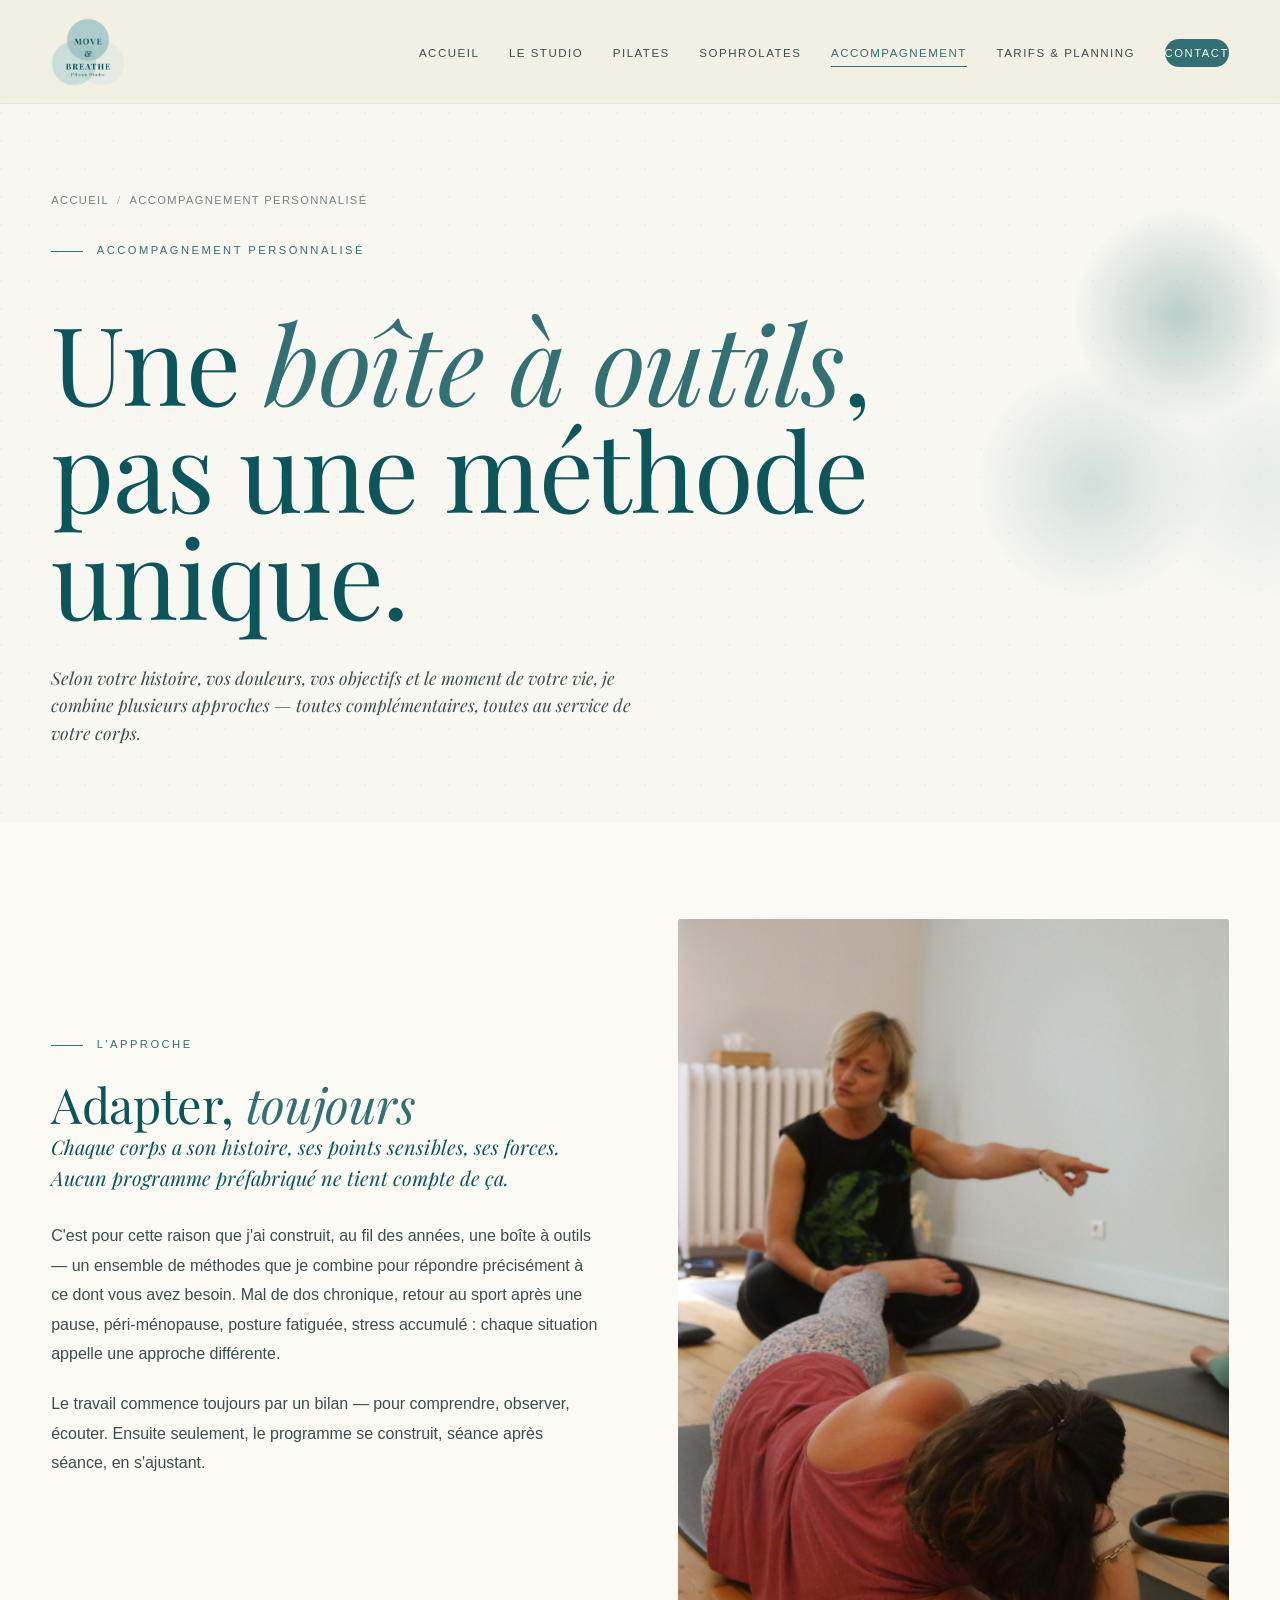
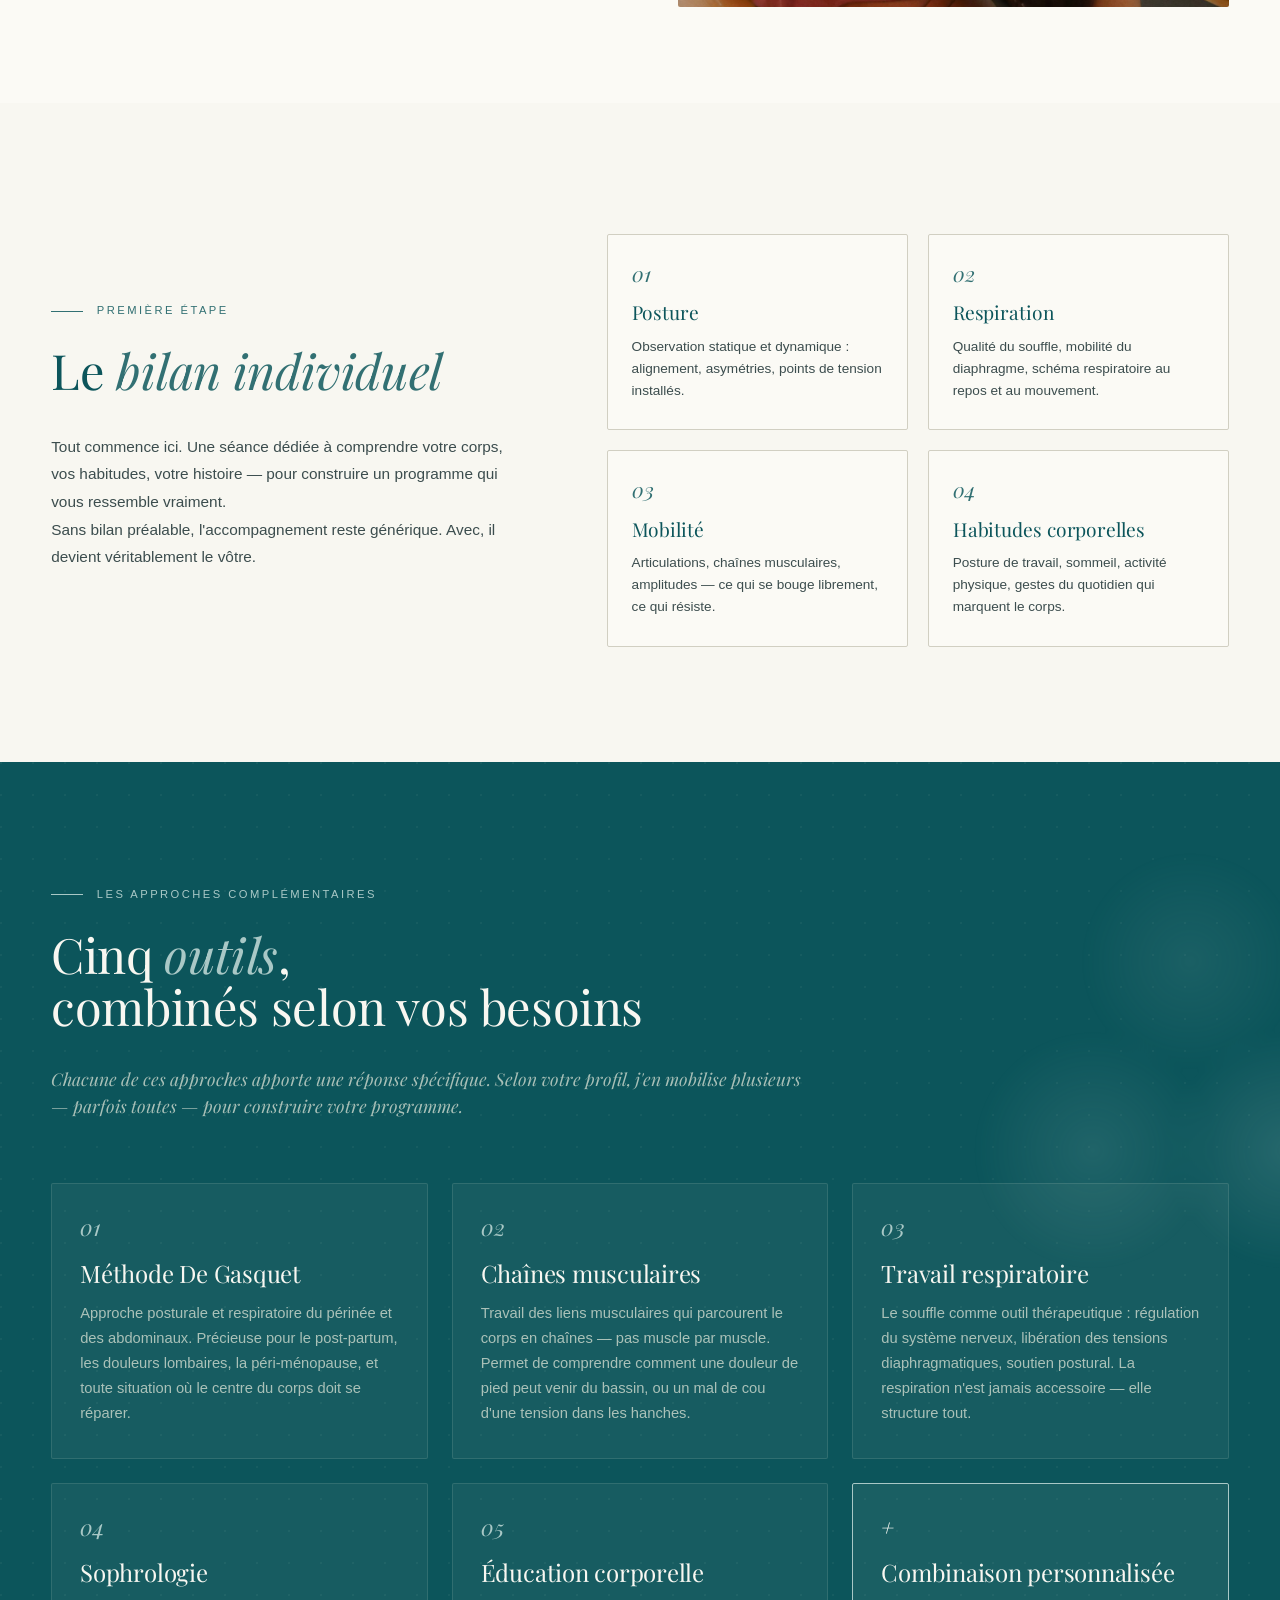
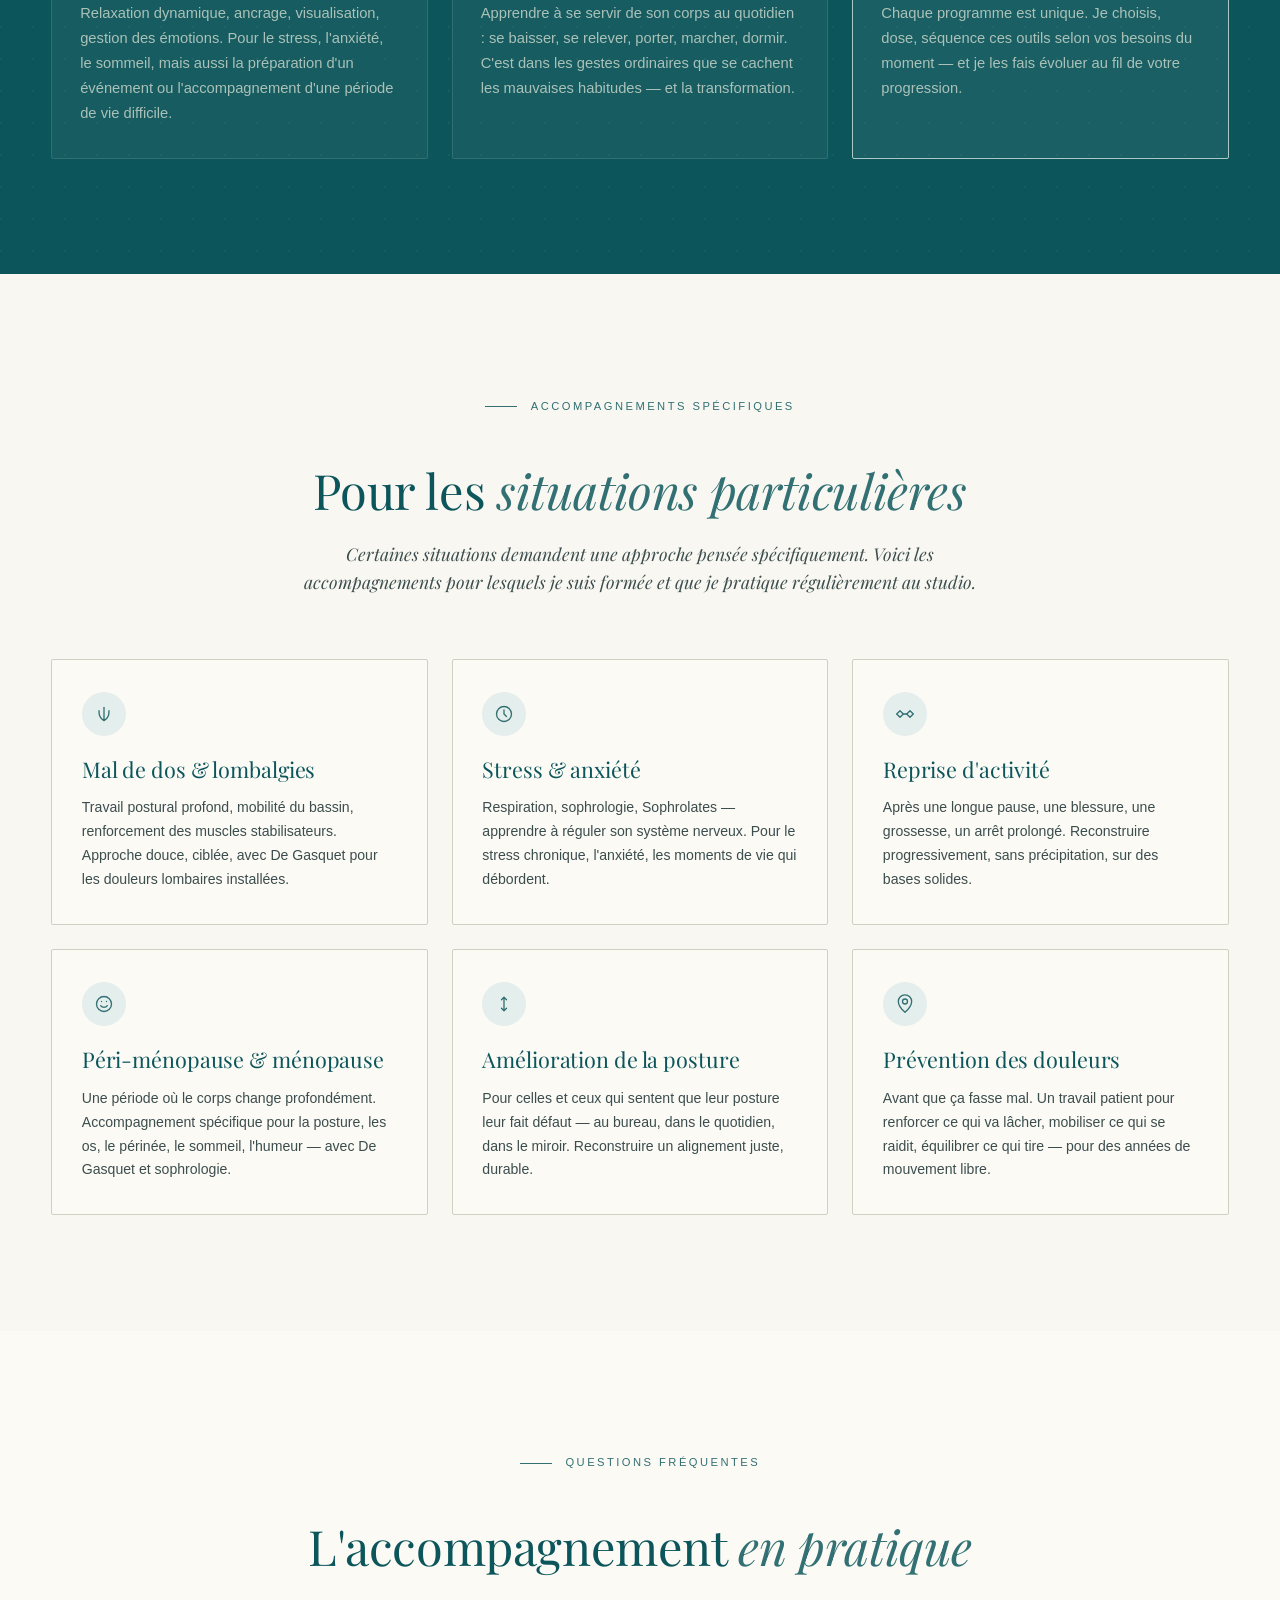
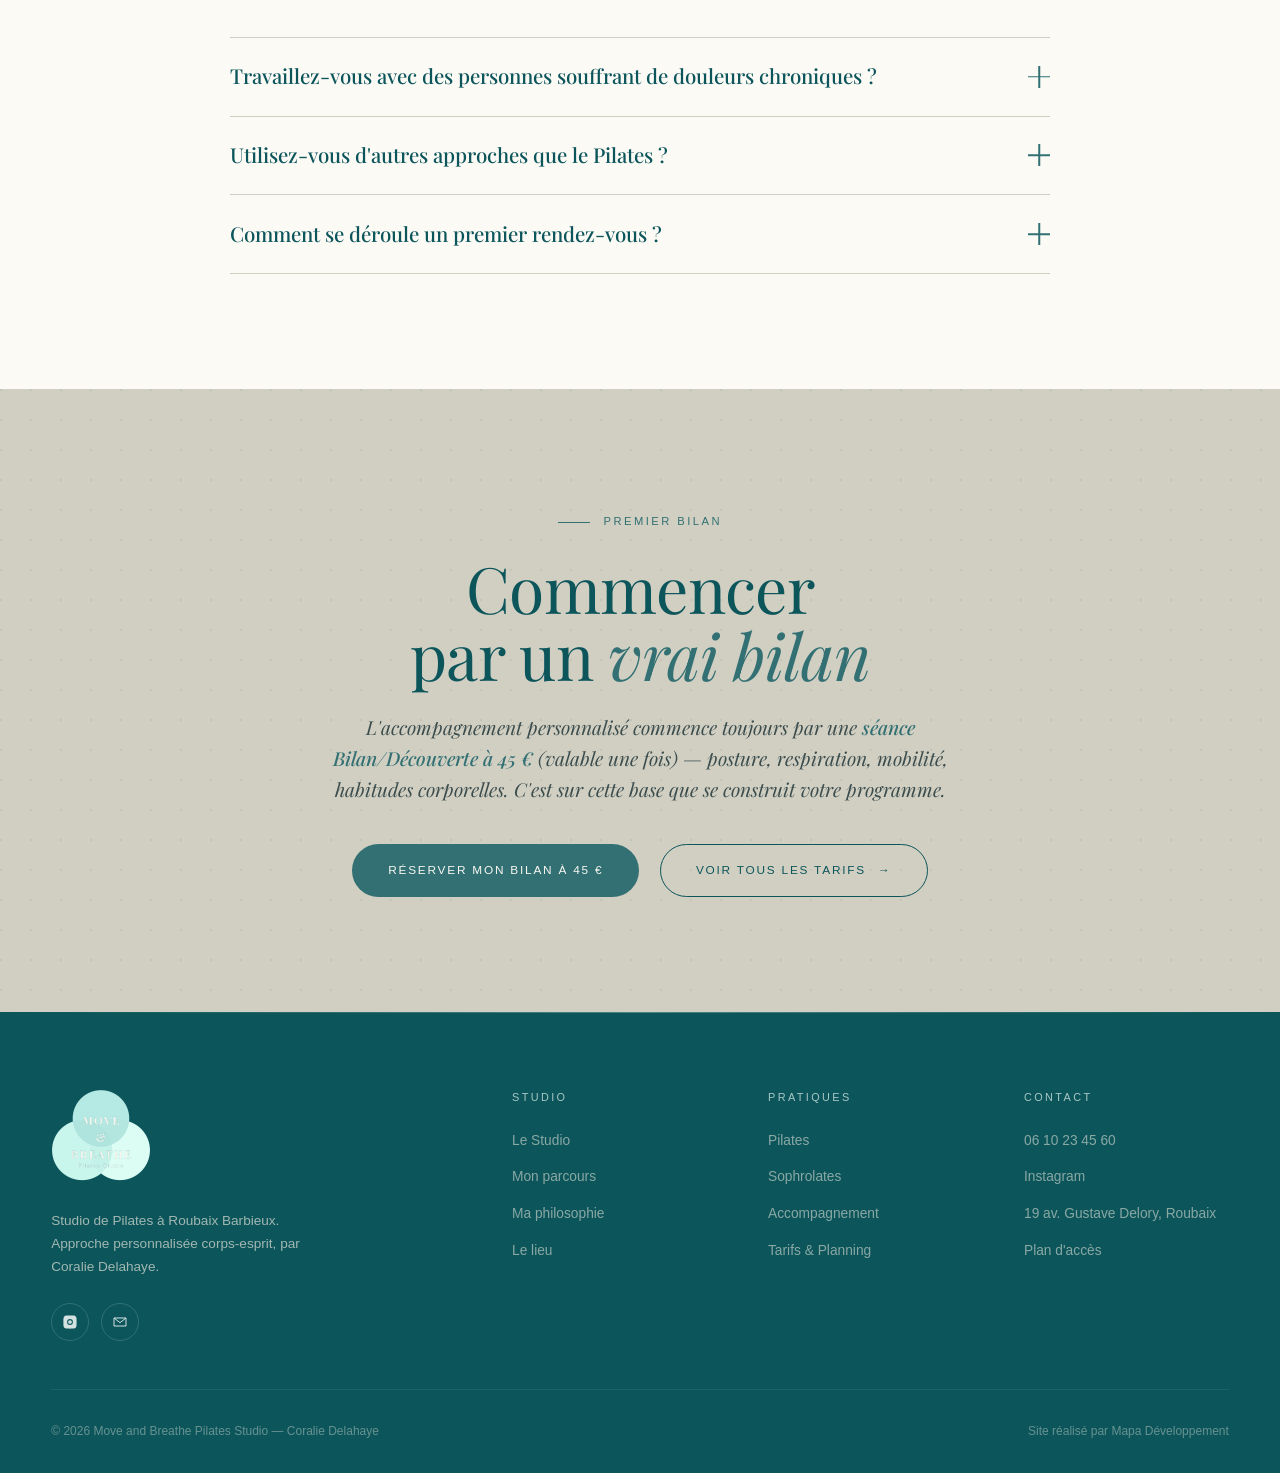
==== commit 8dcb839b: "ADD: First Version of the intern logiciel of Lynoria by Matis GOUYET CTO" ====
--- a/accompagnement.html
+++ b/accompagnement.html
@@ -15,7 +15,7 @@
 
 <link rel="preconnect" href="https://fonts.googleapis.com">
 <link rel="preconnect" href="https://fonts.gstatic.com" crossorigin>
-<link href="https://fonts.googleapis.com/css2?family=Cormorant+Garamond:ital,wght@0,300;0,400;0,500;0,600;1,300;1,400;1,500&family=Jost:wght@300;400;500&display=swap" rel="stylesheet">
+<link href="https://fonts.googleapis.com/css2?family=Playfair+Display:ital,wght@0,400;0,500;0,600;0,700;1,400;1,500;1,600https://fonts.googleapis.com/css2?family=Cormorant+Garamond:ital,wght@0,300;0,400;0,500;0,600;1,300;1,400;1,500&family=Jost:wght@300;400;500&display=swapdisplay=swap" rel="stylesheet">
 <link rel="stylesheet" href="styles.css">
 
 <style>
@@ -37,7 +37,7 @@
     line-height: 1.55;
     color: var(--teal-deep);
     margin-bottom: 1.75rem;
-    font-weight: 300;
+    font-weight: 400;
   }
   .intro-text {
     font-size: 1rem;
@@ -289,16 +289,8 @@
 <nav class="nav" aria-label="Navigation principale">
   <div class="nav-inner">
     <a href="index.html" class="logo-mark" aria-label="Move and Breathe Pilates Studio">
-      <svg class="logo-mark-svg" viewBox="0 0 60 60" xmlns="http://www.w3.org/2000/svg" aria-hidden="true">
-        <circle cx="30" cy="20" r="14" fill="#98BDB8" opacity="0.78" style="mix-blend-mode: multiply"/>
-        <circle cx="20" cy="38" r="14" fill="#BFD5CF" opacity="0.78" style="mix-blend-mode: multiply"/>
-        <circle cx="40" cy="38" r="14" fill="#DCE3D6" opacity="0.88" style="mix-blend-mode: multiply"/>
-      </svg>
-      <span class="logo-mark-text">
-        <span class="logo-mark-title">Move <em>&amp;</em> Breathe</span>
-        <span class="logo-mark-sub">Pilates Studio</span>
-      </span>
-    </a>
+        <img src="assets/img/logo-officiel.png" alt="Move and Breathe Pilates Studio" class="logo-img">
+      </a>
     <button class="nav-burger" aria-label="Ouvrir le menu" aria-expanded="false">
       <span></span><span></span><span></span>
     </button>
@@ -353,16 +345,8 @@
         </p>
       </div>
       <div class="intro-image reveal reveal-delay-2">
-        <div class="img-panel-placeholder">
-          <span class="img-panel-label">Photo bilan</span>
-          <div style="position: absolute; inset: 0; display: flex; align-items: center; justify-content: center; opacity: 0.3;">
-            <svg width="55%" viewBox="0 0 200 200" fill="none" xmlns="http://www.w3.org/2000/svg">
-              <circle cx="100" cy="100" r="65" stroke="#DCE3D6" stroke-width="2" fill="none"/>
-              <circle cx="100" cy="100" r="45" stroke="#DCE3D6" stroke-width="2" fill="none" opacity="0.7"/>
-              <circle cx="100" cy="100" r="25" fill="#DCE3D6" opacity="0.4"/>
-              <circle cx="100" cy="100" r="8" fill="#DCE3D6"/>
-            </svg>
-          </div>
+        <div class="img-panel">
+          <img src="assets/img/accompagnement-bilan.jpg" alt="Séance d'accompagnement personnalisé et de bilan postural au studio Move and Breathe" loading="lazy">
         </div>
       </div>
     </div>
@@ -538,6 +522,30 @@
   </div>
 </section>
 
+<!-- FAQ -->
+<section class="faq-section soft">
+  <div class="container">
+    <div class="section-head center reveal">
+      <div class="eyebrow center">Questions fréquentes</div>
+      <h2 class="h-2 mt-2">L'accompagnement <em>en pratique</em></h2>
+    </div>
+    <div class="faq-list reveal">
+      <div class="faq-item">
+        <button class="faq-q">Travaillez-vous avec des personnes souffrant de douleurs chroniques ?<span class="faq-q-icon" aria-hidden="true"></span></button>
+        <div class="faq-a"><div class="faq-a-inner">Chaque situation est étudiée individuellement afin d'adapter la pratique aux besoins et aux capacités de chacun.</div></div>
+      </div>
+      <div class="faq-item">
+        <button class="faq-q">Utilisez-vous d'autres approches que le Pilates ?<span class="faq-q-icon" aria-hidden="true"></span></button>
+        <div class="faq-a"><div class="faq-a-inner">Oui. Selon les besoins, j'intègre également des outils issus de la méthode De Gasquet, de la sophrologie et du travail des chaînes musculaires.</div></div>
+      </div>
+      <div class="faq-item">
+        <button class="faq-q">Comment se déroule un premier rendez-vous ?<span class="faq-q-icon" aria-hidden="true"></span></button>
+        <div class="faq-a"><div class="faq-a-inner">Tout commence par une séance Bilan/Découverte à 45 € : on observe la posture, la respiration, la mobilité et les habitudes corporelles, pour construire ensuite un programme qui vous ressemble vraiment.</div></div>
+      </div>
+    </div>
+  </div>
+</section>
+
 <!-- CTA -->
 <section class="accomp-cta">
   <div class="container">
@@ -564,16 +572,8 @@
     <div class="footer-grid">
       <div>
         <a href="index.html" class="logo-mark">
-          <svg class="logo-mark-svg" viewBox="0 0 60 60" xmlns="http://www.w3.org/2000/svg" aria-hidden="true">
-            <circle cx="30" cy="20" r="14" fill="#98BDB8" opacity="0.78" style="mix-blend-mode: multiply"/>
-            <circle cx="20" cy="38" r="14" fill="#BFD5CF" opacity="0.78" style="mix-blend-mode: multiply"/>
-            <circle cx="40" cy="38" r="14" fill="#DCE3D6" opacity="0.88" style="mix-blend-mode: multiply"/>
-          </svg>
-          <span class="logo-mark-text">
-            <span class="logo-mark-title">Move <em>&amp;</em> Breathe</span>
-            <span class="logo-mark-sub">Pilates Studio</span>
-          </span>
-        </a>
+        <img src="assets/img/logo-officiel-clair.png" alt="Move and Breathe Pilates Studio" class="logo-img logo-img-footer">
+      </a>
         <p class="footer-tagline">Studio de Pilates à Roubaix Barbieux. Approche personnalisée corps-esprit, par Coralie Delahaye.</p>
         <div class="footer-social">
           <a href="https://www.instagram.com/moveandbreathelille" target="_blank" rel="noopener" aria-label="Instagram">
--- a/styles.css
+++ b/styles.css
@@ -7,37 +7,37 @@
 * { margin: 0; padding: 0; box-sizing: border-box; }
 
 :root {
-  /* ===== Palette du logo ===== */
-  /* Beiges (fond carte de visite + accueils) */
-  --cream: #F1EDE0;
-  --cream-soft: #F6F3E8;
-  --beige: #D6D2C0;
-  --beige-deep: #B5B09C;
-
-  /* Sage / bleu-vert pâles (les 3 cercles du logo) */
-  --sage-pale: #DCE3D6;
-  --sage: #BFD5CF;
-  --sage-deep: #98BDB8;
-
-  /* Teal pétrole — couleur principale logo */
-  --teal: #1E4847;
-  --teal-deep: #122E2D;
-  --teal-mid: #3A6E6C;
-  --teal-light: #C9DEDB;
-  --teal-soft: #E6EFEC;
-
-  /* Ink */
-  --ink: #1A1814;
-  --ink-soft: #3D3B33;
-  --ink-mute: #7A7768;
-  --ink-faint: #B5B09F;
+  /* ===== Palette officielle — Charte graphique Move & Breathe ===== */
+  /* Fonds clairs (Cyan clair fond #F8F7F1) */
+  --cream: #F8F7F1;
+  --cream-soft: #FBFAF5;
+  --beige: #D1CFC2;        /* Jaune grisé pastel */
+  --beige-deep: #B3B1A4;   /* Jaune grisé assombri */
+
+  /* Cyans grisés pastel (#A9C8C6) — déclinaison claire → moyenne */
+  --sage-pale: #D3E2E0;
+  --sage: #A9C8C6;         /* Cyan grisé pastel (charte) */
+  --sage-deep: #7FA8A6;
+
+  /* Cyans profonds — accents principaux */
+  --teal: #327073;         /* Cyan Pilates Reformer (charte) */
+  --teal-deep: #0C555B;    /* Cyan foncé logo (charte) */
+  --teal-mid: #418184;
+  --teal-light: #C2D9D7;
+  --teal-soft: #E4EEED;
+
+  /* Ink / textes */
+  --ink: #1E2A2B;
+  --ink-soft: #3C4D4E;
+  --ink-mute: #748382;
+  --ink-faint: #AAB7B5;
 
   --white: #FFFFFF;
-  --black: #0A0908;
-
-  /* Typography */
-  --serif: 'Cormorant Garamond', 'Times New Roman', serif;
-  --sans: 'Jost', -apple-system, BlinkMacSystemFont, sans-serif;
+  --black: #07292B;
+
+  /* Typography — Charte : Playfair Display (titres) + Segoe (textes) */
+  --serif: 'Playfair Display', Georgia, 'Times New Roman', serif;
+  --sans: 'Segoe UI', Segoe, Tahoma, Geneva, Verdana, -apple-system, BlinkMacSystemFont, sans-serif;
 
   /* Layout */
   --container: 1280px;
@@ -78,30 +78,30 @@
 
 .h-mega {
   font-family: var(--serif);
-  font-weight: 300;
+  font-weight: 400;
   font-size: clamp(2.75rem, 8.5vw, 8rem);
   line-height: 0.98;
-  letter-spacing: -0.025em;
+  letter-spacing: -0.012em;
   color: var(--teal-deep);
 }
 .h-mega em { font-style: italic; color: var(--teal); font-weight: 400; }
 
 .h-1 {
   font-family: var(--serif);
-  font-weight: 300;
+  font-weight: 400;
   font-size: clamp(2.25rem, 5vw, 4.5rem);
   line-height: 1.04;
-  letter-spacing: -0.02em;
+  letter-spacing: -0.01em;
   color: var(--teal-deep);
 }
 .h-1 em { font-style: italic; color: var(--teal); font-weight: 400; }
 
 .h-2 {
   font-family: var(--serif);
-  font-weight: 300;
+  font-weight: 400;
   font-size: clamp(1.85rem, 3.8vw, 3.25rem);
   line-height: 1.08;
-  letter-spacing: -0.015em;
+  letter-spacing: -0.008em;
   color: var(--teal-deep);
 }
 .h-2 em { font-style: italic; color: var(--teal); font-weight: 400; }
@@ -142,7 +142,7 @@
 .lede {
   font-family: var(--serif);
   font-style: italic;
-  font-weight: 300;
+  font-weight: 400;
   font-size: clamp(1.1rem, 1.35vw, 1.35rem);
   line-height: 1.55;
   color: var(--ink-soft);
@@ -193,6 +193,18 @@
   gap: 0.75rem;
   text-decoration: none;
   color: inherit;
+}
+.logo-img {
+  height: 68px;
+  width: auto;
+  display: block;
+  flex-shrink: 0;
+  transition: opacity 0.3s var(--ease);
+}
+.logo-mark:hover .logo-img { opacity: 0.82; }
+.logo-img-footer {
+  height: 92px;
+  margin-bottom: 0.5rem;
 }
 .logo-mark-svg {
   width: 46px;
@@ -993,11 +1005,11 @@
 .stat-num {
   font-family: var(--serif);
   font-size: clamp(2rem, 3.2vw, 2.8rem);
-  font-weight: 300;
+  font-weight: 400;
   color: var(--teal-deep);
   display: block;
   line-height: 1;
-  letter-spacing: -0.02em;
+  letter-spacing: -0.01em;
 }
 .stat-num em { font-style: italic; color: var(--teal); }
 .stat-label {
@@ -1087,7 +1099,7 @@
     font-size: 1.6rem;
     letter-spacing: 0;
     text-transform: none;
-    font-weight: 300;
+    font-weight: 400;
     color: var(--teal-deep);
   }
   .nav-cta {
@@ -1109,9 +1121,8 @@
   .marquee-item { font-size: 0.95rem; gap: 2rem; }
   .marquee-track { gap: 2rem; }
   .footer-grid { grid-template-columns: 1fr; }
-  .logo-mark-svg { width: 38px; height: 38px; }
-  .logo-mark-title { font-size: 0.95rem; }
-  .logo-mark-sub { font-size: 0.66rem; }
+  .logo-img { height: 44px; }
+  .logo-img-footer { height: 76px; }
   .page-header::after { width: 320px; height: 320px; right: -100px; opacity: 0.4; }
 }
 
@@ -1132,3 +1143,92 @@
 .mb-3 { margin-bottom: 2.25rem; }
 .mb-4 { margin-bottom: 3rem; }
 .mb-5 { margin-bottom: 4rem; }
+
+/* ============================================
+   FAQ — Accordéon
+   ============================================ */
+
+.faq-section { background: var(--cream); }
+.faq-section.soft { background: var(--cream-soft); }
+.faq-list {
+  max-width: 820px;
+  margin: clamp(2.5rem, 5vw, 4rem) auto 0;
+}
+.faq-item {
+  border-bottom: 1px solid var(--beige);
+}
+.faq-item:first-child { border-top: 1px solid var(--beige); }
+.faq-q {
+  width: 100%;
+  text-align: left;
+  background: none;
+  border: none;
+  padding: 1.6rem 3rem 1.6rem 0;
+  font-family: var(--serif);
+  font-size: clamp(1.1rem, 1.6vw, 1.35rem);
+  font-weight: 500;
+  color: var(--teal-deep);
+  cursor: pointer;
+  position: relative;
+  display: flex;
+  align-items: center;
+  gap: 1rem;
+  transition: color 0.3s var(--ease);
+  line-height: 1.3;
+}
+.faq-q:hover { color: var(--teal); }
+.faq-q-icon {
+  position: absolute;
+  right: 0;
+  top: 50%;
+  transform: translateY(-50%);
+  width: 22px;
+  height: 22px;
+  flex-shrink: 0;
+}
+.faq-q-icon::before,
+.faq-q-icon::after {
+  content: '';
+  position: absolute;
+  background: var(--teal);
+  transition: transform 0.35s var(--ease), opacity 0.35s var(--ease);
+}
+.faq-q-icon::before {
+  top: 50%; left: 0;
+  width: 100%; height: 1.5px;
+  transform: translateY(-50%);
+}
+.faq-q-icon::after {
+  left: 50%; top: 0;
+  width: 1.5px; height: 100%;
+  transform: translateX(-50%);
+}
+.faq-item.open .faq-q-icon::after {
+  transform: translateX(-50%) scaleY(0);
+  opacity: 0;
+}
+.faq-item.open .faq-q { color: var(--teal); }
+.faq-a {
+  max-height: 0;
+  overflow: hidden;
+  transition: max-height 0.45s var(--ease);
+}
+.faq-a-inner {
+  padding: 0 3rem 1.7rem 0;
+  font-size: 0.98rem;
+  line-height: 1.75;
+  color: var(--ink-soft);
+}
+.faq-item.open .faq-a {
+  max-height: 320px;
+}
+
+@media (prefers-reduced-motion: reduce) {
+  .faq-a { transition: none; }
+  .faq-q-icon::before, .faq-q-icon::after { transition: none; }
+}
+
+@media (max-width: 600px) {
+  .faq-q { font-size: 1.05rem; padding-right: 2.5rem; }
+  .faq-a-inner { padding-right: 1.5rem; }
+}
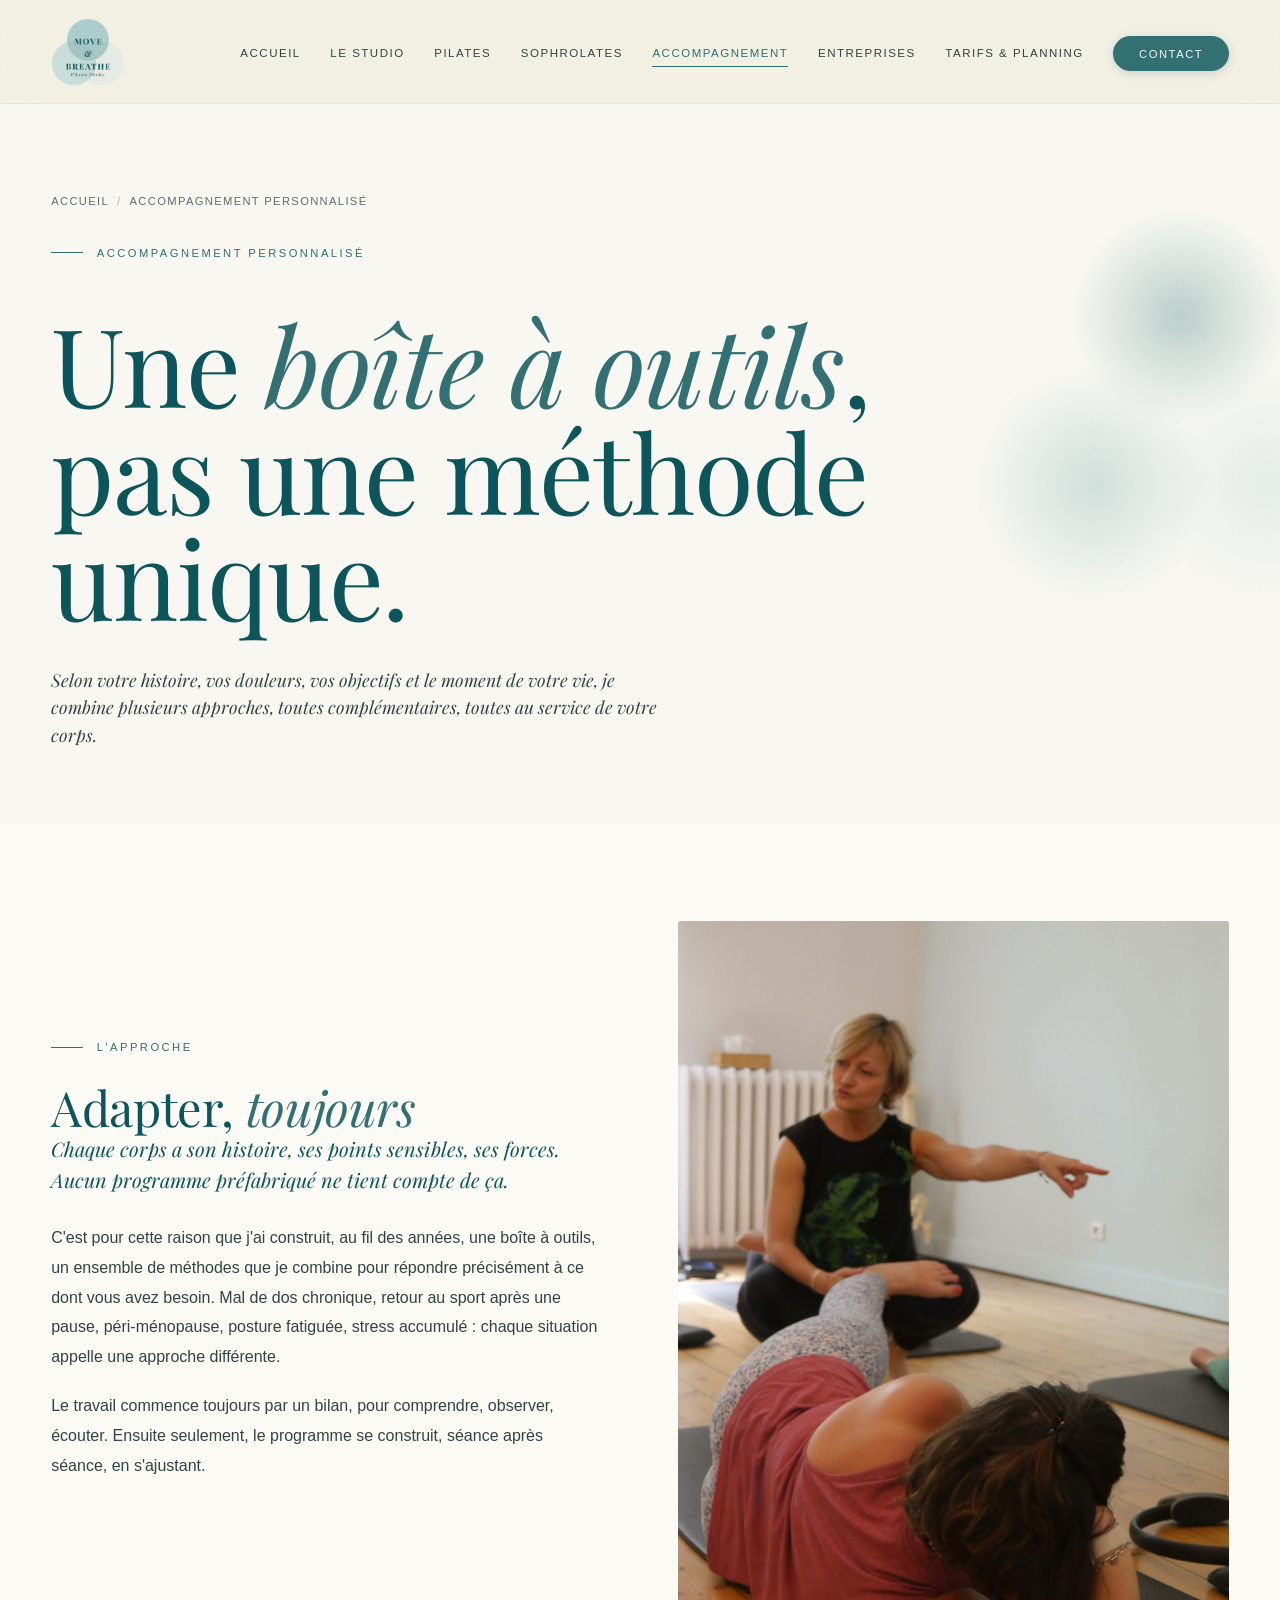
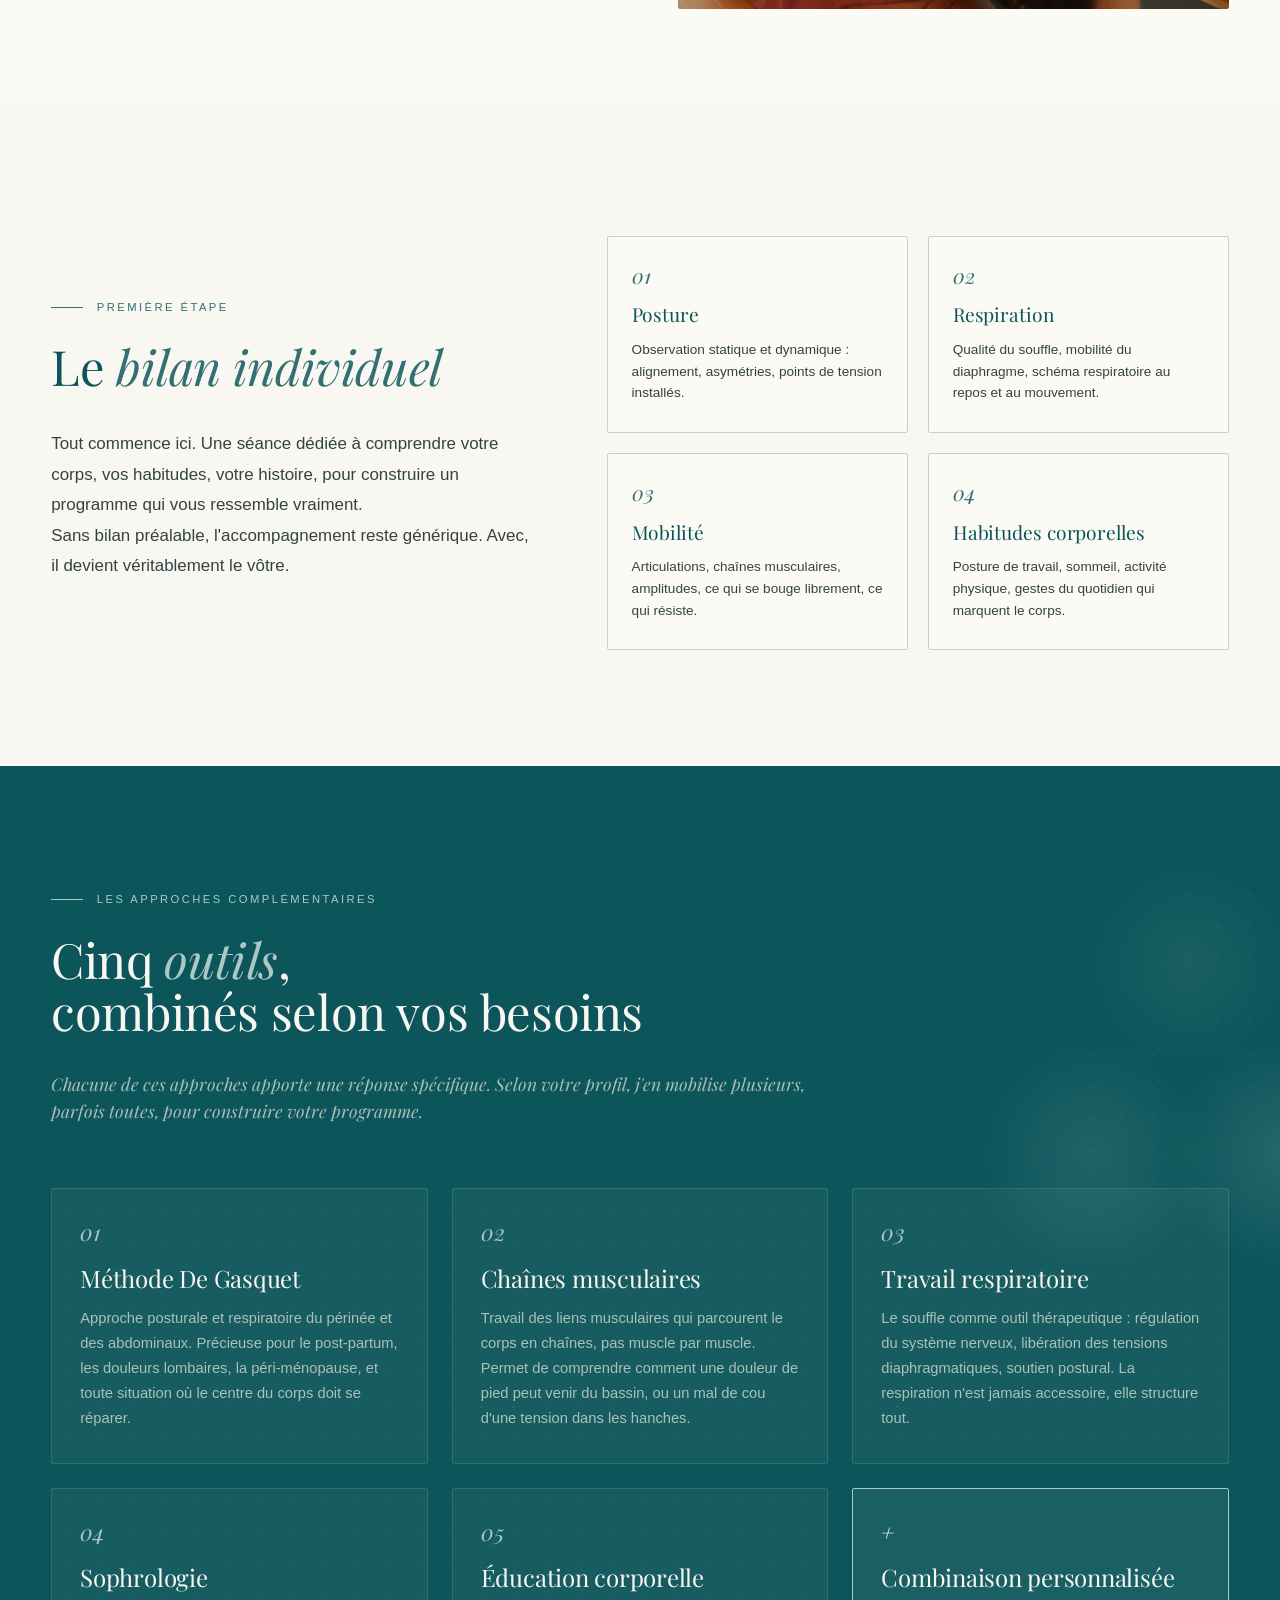
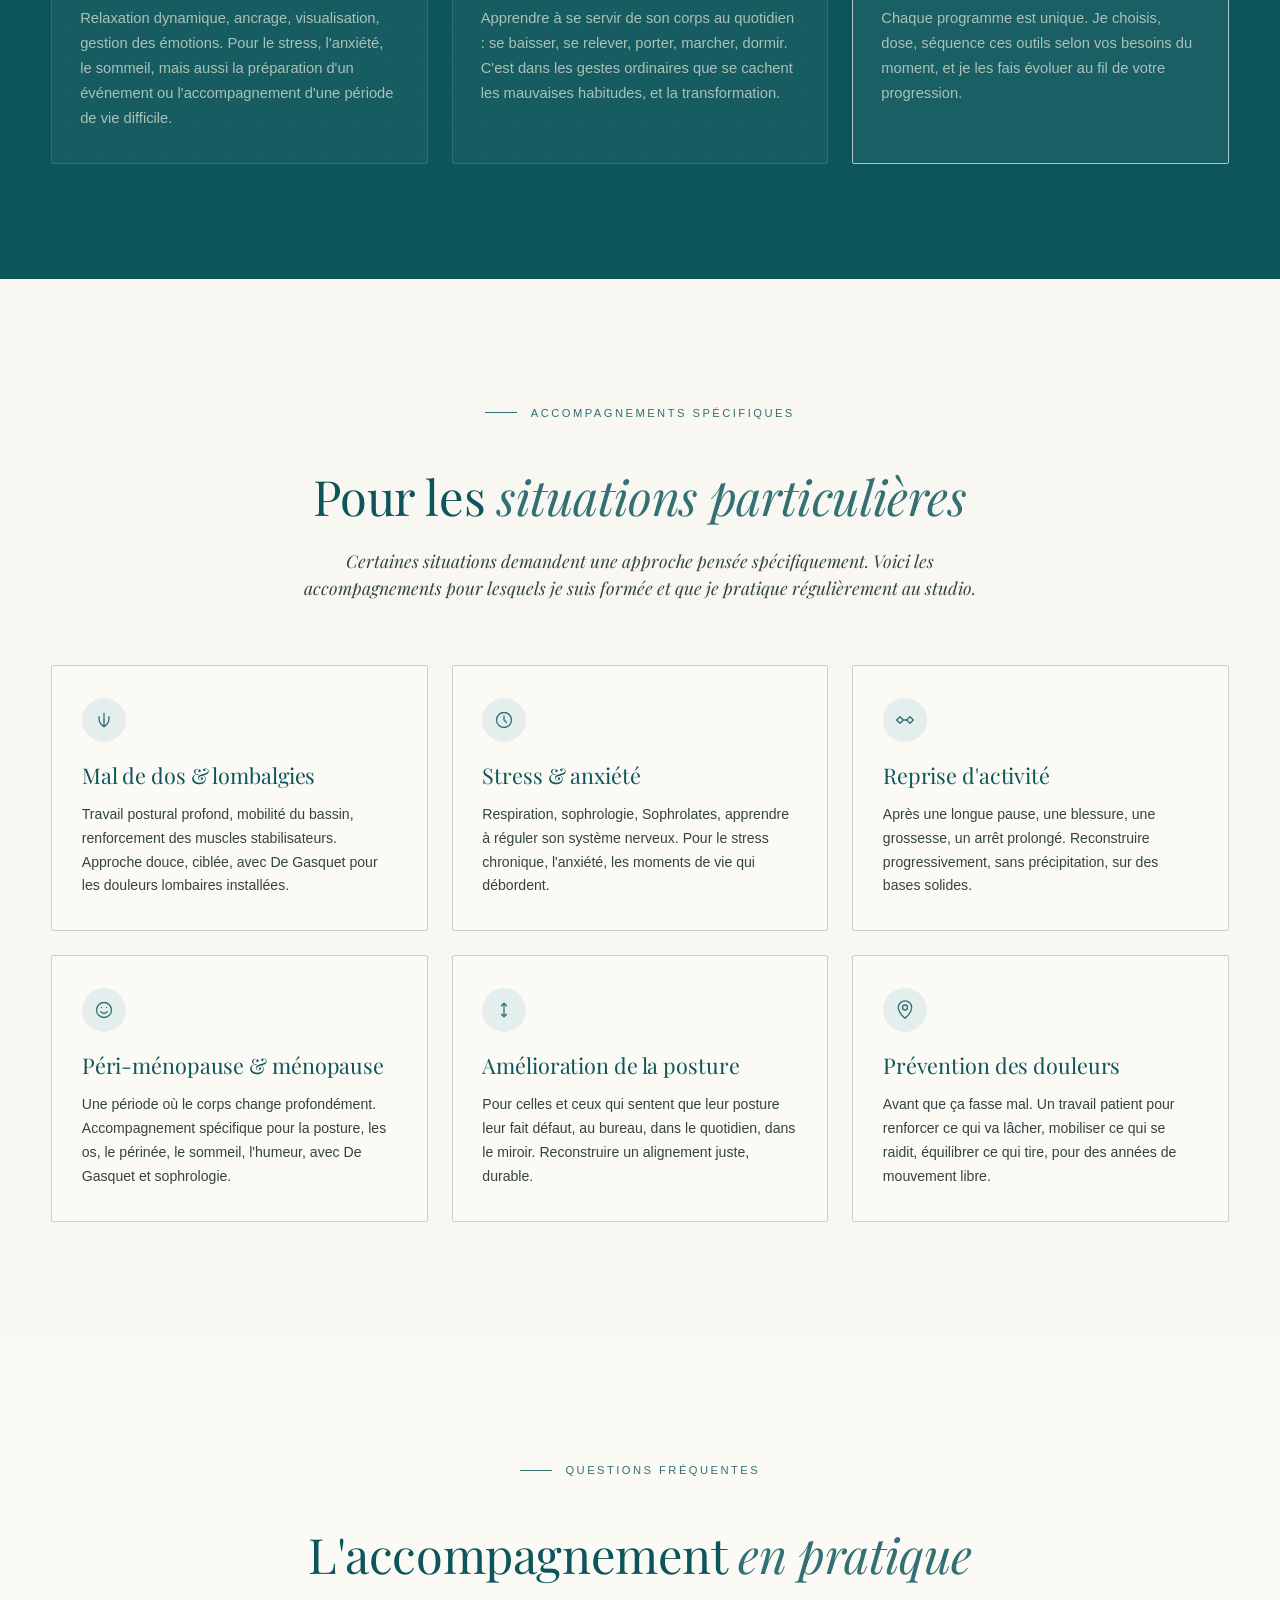
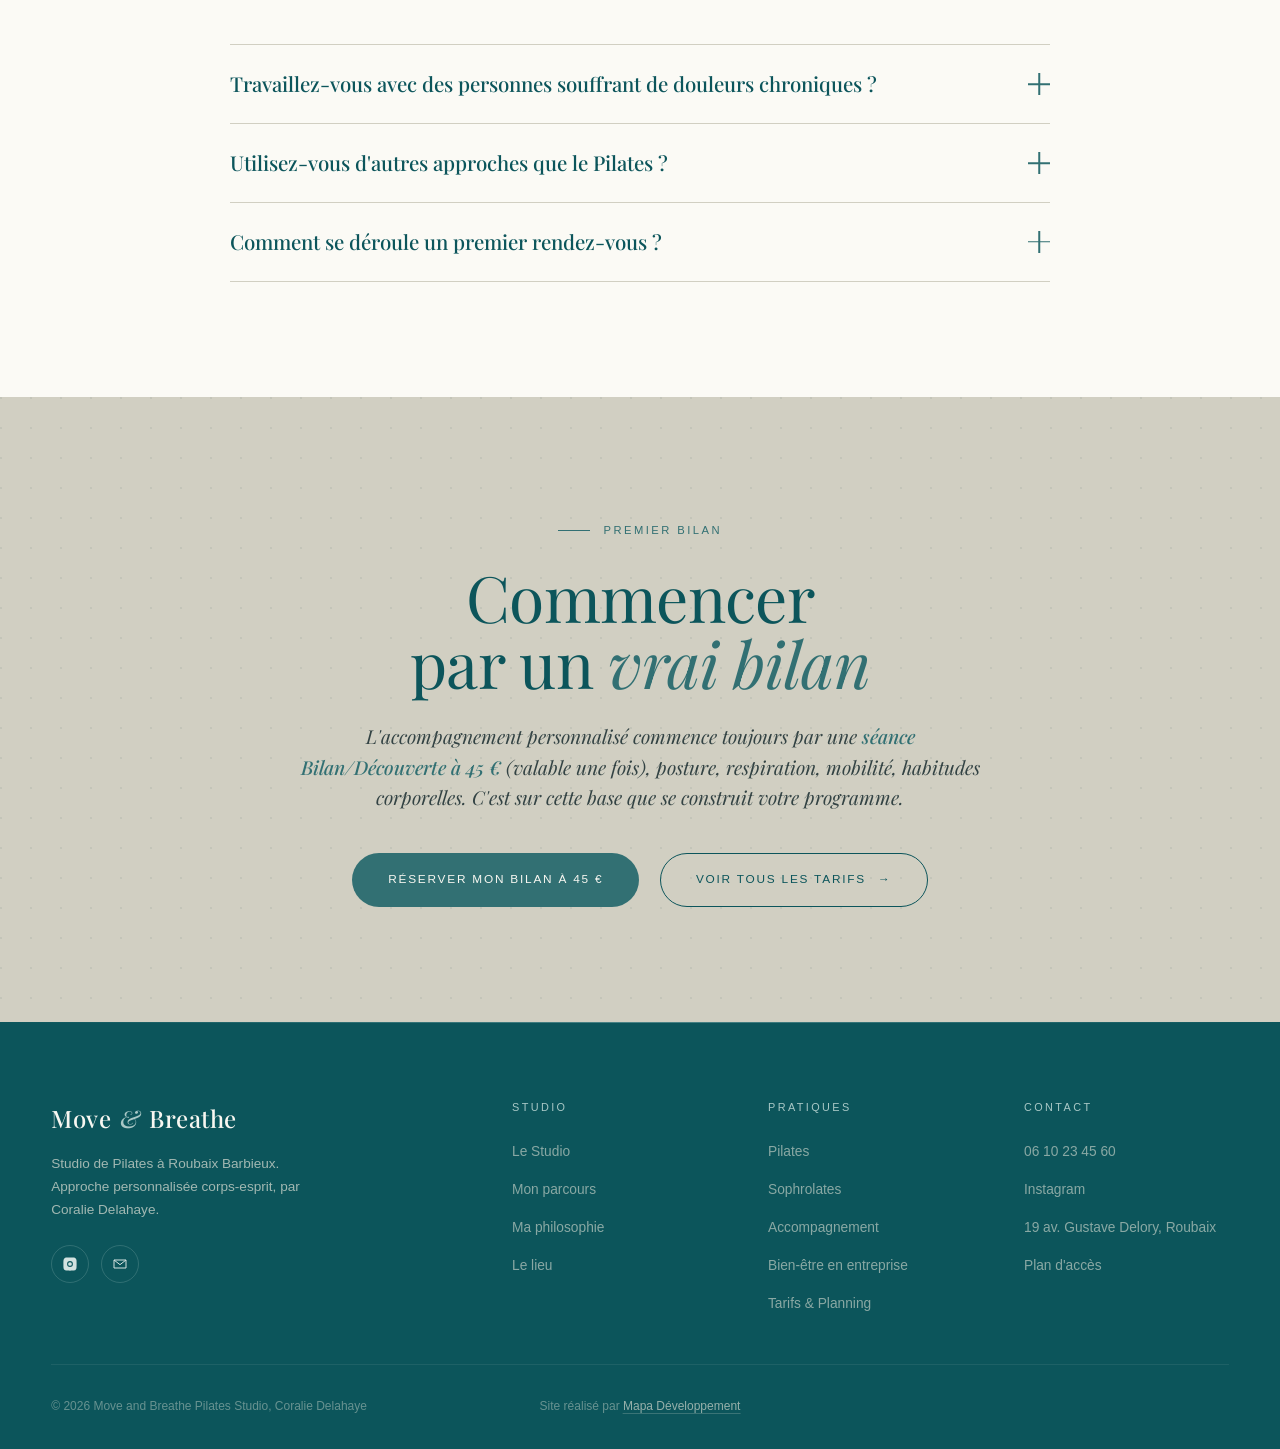
==== commit feb4098e: "ADD: Internship Written" ====
--- a/accompagnement.html
+++ b/accompagnement.html
@@ -3,19 +3,19 @@
 <head>
 <meta charset="UTF-8">
 <meta name="viewport" content="width=device-width, initial-scale=1.0">
-<title>Accompagnement personnalisé — Boîte à outils · Move and Breathe Pilates Studio</title>
+<title>Accompagnement personnalisé, Boîte à outils · Move and Breathe Pilates Studio</title>
 <meta name="description" content="Accompagnement personnalisé au studio Move and Breathe à Roubaix Barbieux : bilan individuel, méthode De Gasquet, chaînes musculaires, sophrologie, éducation corporelle. Mal de dos, stress, péri-ménopause, posture, reprise d'activité.">
 <meta name="keywords" content="accompagnement personnalisé pilates, méthode De Gasquet Lille, chaînes musculaires, sophrologie Roubaix, mal de dos, péri-ménopause">
 <link rel="canonical" href="https://moveandbreathelille.fr/accompagnement.html">
 
 <meta property="og:type" content="website">
-<meta property="og:title" content="Accompagnement personnalisé — Move and Breathe">
+<meta property="og:title" content="Accompagnement personnalisé, Move and Breathe">
 <meta property="og:description" content="La boîte à outils du studio : De Gasquet, chaînes musculaires, sophrologie, respiration. Pour le mal de dos, le stress, la péri-ménopause, la posture.">
 <meta property="og:url" content="https://moveandbreathelille.fr/accompagnement.html">
 
 <link rel="preconnect" href="https://fonts.googleapis.com">
 <link rel="preconnect" href="https://fonts.gstatic.com" crossorigin>
-<link href="https://fonts.googleapis.com/css2?family=Playfair+Display:ital,wght@0,400;0,500;0,600;0,700;1,400;1,500;1,600https://fonts.googleapis.com/css2?family=Cormorant+Garamond:ital,wght@0,300;0,400;0,500;0,600;1,300;1,400;1,500&family=Jost:wght@300;400;500&display=swapdisplay=swap" rel="stylesheet">
+<link href="https://fonts.googleapis.com/css2?family=Playfair+Display:ital,wght@0,400;0,500;0,600;0,700;1,400;1,500;1,600&display=swap" rel="stylesheet">
 <link rel="stylesheet" href="styles.css">
 
 <style>
@@ -300,6 +300,7 @@
       <li><a href="pilates.html">Pilates</a></li>
       <li><a href="sophrolates.html">Sophrolates</a></li>
       <li><a href="accompagnement.html">Accompagnement</a></li>
+      <li><a href="entreprises.html">Entreprises</a></li>
       <li><a href="tarifs.html">Tarifs &amp; Planning</a></li>
       <li><a href="contact.html" class="nav-cta">Contact</a></li>
     </ul>
@@ -321,7 +322,7 @@
         pas une méthode unique.
       </h1>
       <p class="lede mt-3">
-        Selon votre histoire, vos douleurs, vos objectifs et le moment de votre vie, je combine plusieurs approches — toutes complémentaires, toutes au service de votre corps.
+        Selon votre histoire, vos douleurs, vos objectifs et le moment de votre vie, je combine plusieurs approches, toutes complémentaires, toutes au service de votre corps.
       </p>
     </div>
   </div>
@@ -338,10 +339,10 @@
           Chaque corps a son histoire, ses points sensibles, ses forces. Aucun programme préfabriqué ne tient compte de ça.
         </p>
         <p class="intro-text">
-          C'est pour cette raison que j'ai construit, au fil des années, une boîte à outils — un ensemble de méthodes que je combine pour répondre précisément à ce dont vous avez besoin. Mal de dos chronique, retour au sport après une pause, péri-ménopause, posture fatiguée, stress accumulé : chaque situation appelle une approche différente.
+          C'est pour cette raison que j'ai construit, au fil des années, une boîte à outils, un ensemble de méthodes que je combine pour répondre précisément à ce dont vous avez besoin. Mal de dos chronique, retour au sport après une pause, péri-ménopause, posture fatiguée, stress accumulé : chaque situation appelle une approche différente.
         </p>
         <p class="intro-text">
-          Le travail commence toujours par un bilan — pour comprendre, observer, écouter. Ensuite seulement, le programme se construit, séance après séance, en s'ajustant.
+          Le travail commence toujours par un bilan, pour comprendre, observer, écouter. Ensuite seulement, le programme se construit, séance après séance, en s'ajustant.
         </p>
       </div>
       <div class="intro-image reveal reveal-delay-2">
@@ -361,7 +362,7 @@
         <div class="eyebrow">Première étape</div>
         <h2 class="h-2 mt-2">Le <em>bilan individuel</em></h2>
         <p class="body-text mt-3">
-          Tout commence ici. Une séance dédiée à comprendre votre corps, vos habitudes, votre histoire — pour construire un programme qui vous ressemble vraiment.
+          Tout commence ici. Une séance dédiée à comprendre votre corps, vos habitudes, votre histoire, pour construire un programme qui vous ressemble vraiment.
         </p>
         <p class="body-text">
           Sans bilan préalable, l'accompagnement reste générique. Avec, il devient véritablement le vôtre.
@@ -382,7 +383,7 @@
           <div class="bilan-point">
             <span class="bilan-point-num">03</span>
             <h4>Mobilité</h4>
-            <p>Articulations, chaînes musculaires, amplitudes — ce qui se bouge librement, ce qui résiste.</p>
+            <p>Articulations, chaînes musculaires, amplitudes, ce qui se bouge librement, ce qui résiste.</p>
           </div>
           <div class="bilan-point">
             <span class="bilan-point-num">04</span>
@@ -402,7 +403,7 @@
     <div class="reveal" style="max-width: 760px;">
       <div class="eyebrow">Les approches complémentaires</div>
       <h2 class="h-2">Cinq <em>outils</em>,<br>combinés selon vos besoins</h2>
-      <p class="lede">Chacune de ces approches apporte une réponse spécifique. Selon votre profil, j'en mobilise plusieurs — parfois toutes — pour construire votre programme.</p>
+      <p class="lede">Chacune de ces approches apporte une réponse spécifique. Selon votre profil, j'en mobilise plusieurs, parfois toutes, pour construire votre programme.</p>
     </div>
 
     <div class="approaches-grid">
@@ -414,12 +415,12 @@
       <div class="approach-card reveal reveal-delay-2">
         <span class="num">02</span>
         <h3>Chaînes musculaires</h3>
-        <p>Travail des liens musculaires qui parcourent le corps en chaînes — pas muscle par muscle. Permet de comprendre comment une douleur de pied peut venir du bassin, ou un mal de cou d'une tension dans les hanches.</p>
+        <p>Travail des liens musculaires qui parcourent le corps en chaînes, pas muscle par muscle. Permet de comprendre comment une douleur de pied peut venir du bassin, ou un mal de cou d'une tension dans les hanches.</p>
       </div>
       <div class="approach-card reveal reveal-delay-3">
         <span class="num">03</span>
         <h3>Travail respiratoire</h3>
-        <p>Le souffle comme outil thérapeutique : régulation du système nerveux, libération des tensions diaphragmatiques, soutien postural. La respiration n'est jamais accessoire — elle structure tout.</p>
+        <p>Le souffle comme outil thérapeutique : régulation du système nerveux, libération des tensions diaphragmatiques, soutien postural. La respiration n'est jamais accessoire, elle structure tout.</p>
       </div>
       <div class="approach-card reveal reveal-delay-1">
         <span class="num">04</span>
@@ -429,12 +430,12 @@
       <div class="approach-card reveal reveal-delay-2">
         <span class="num">05</span>
         <h3>Éducation corporelle</h3>
-        <p>Apprendre à se servir de son corps au quotidien : se baisser, se relever, porter, marcher, dormir. C'est dans les gestes ordinaires que se cachent les mauvaises habitudes — et la transformation.</p>
+        <p>Apprendre à se servir de son corps au quotidien : se baisser, se relever, porter, marcher, dormir. C'est dans les gestes ordinaires que se cachent les mauvaises habitudes, et la transformation.</p>
       </div>
       <div class="approach-card reveal reveal-delay-3" style="background: rgba(191, 213, 207, 0.08); border-color: var(--sage); border-width: 1.5px;">
         <span class="num" style="color: var(--cream);">+</span>
         <h3>Combinaison personnalisée</h3>
-        <p>Chaque programme est unique. Je choisis, dose, séquence ces outils selon vos besoins du moment — et je les fais évoluer au fil de votre progression.</p>
+        <p>Chaque programme est unique. Je choisis, dose, séquence ces outils selon vos besoins du moment, et je les fais évoluer au fil de votre progression.</p>
       </div>
     </div>
   </div>
@@ -468,7 +469,7 @@
           </svg>
         </div>
         <h3>Stress &amp; anxiété</h3>
-        <p>Respiration, sophrologie, Sophrolates — apprendre à réguler son système nerveux. Pour le stress chronique, l'anxiété, les moments de vie qui débordent.</p>
+        <p>Respiration, sophrologie, Sophrolates, apprendre à réguler son système nerveux. Pour le stress chronique, l'anxiété, les moments de vie qui débordent.</p>
       </article>
 
       <article class="specific-card reveal reveal-delay-3">
@@ -493,7 +494,7 @@
           </svg>
         </div>
         <h3>Péri-ménopause &amp; ménopause</h3>
-        <p>Une période où le corps change profondément. Accompagnement spécifique pour la posture, les os, le périnée, le sommeil, l'humeur — avec De Gasquet et sophrologie.</p>
+        <p>Une période où le corps change profondément. Accompagnement spécifique pour la posture, les os, le périnée, le sommeil, l'humeur, avec De Gasquet et sophrologie.</p>
       </article>
 
       <article class="specific-card reveal reveal-delay-2">
@@ -505,7 +506,7 @@
           </svg>
         </div>
         <h3>Amélioration de la posture</h3>
-        <p>Pour celles et ceux qui sentent que leur posture leur fait défaut — au bureau, dans le quotidien, dans le miroir. Reconstruire un alignement juste, durable.</p>
+        <p>Pour celles et ceux qui sentent que leur posture leur fait défaut, au bureau, dans le quotidien, dans le miroir. Reconstruire un alignement juste, durable.</p>
       </article>
 
       <article class="specific-card reveal reveal-delay-3">
@@ -516,7 +517,7 @@
           </svg>
         </div>
         <h3>Prévention des douleurs</h3>
-        <p>Avant que ça fasse mal. Un travail patient pour renforcer ce qui va lâcher, mobiliser ce qui se raidit, équilibrer ce qui tire — pour des années de mouvement libre.</p>
+        <p>Avant que ça fasse mal. Un travail patient pour renforcer ce qui va lâcher, mobiliser ce qui se raidit, équilibrer ce qui tire, pour des années de mouvement libre.</p>
       </article>
     </div>
   </div>
@@ -553,7 +554,7 @@
       <div class="eyebrow center">Premier bilan</div>
       <h2 class="h-1">Commencer<br>par un <em>vrai bilan</em></h2>
       <p class="accomp-cta-text">
-        L'accompagnement personnalisé commence toujours par une <strong style="color: var(--teal); font-weight: 500;">séance Bilan/Découverte à 45 €</strong> (valable une fois) — posture, respiration, mobilité, habitudes corporelles. C'est sur cette base que se construit votre programme.
+        L'accompagnement personnalisé commence toujours par une <strong style="color: var(--teal); font-weight: 500;">séance Bilan/Découverte à 45 €</strong> (valable une fois), posture, respiration, mobilité, habitudes corporelles. C'est sur cette base que se construit votre programme.
       </p>
       <div class="accomp-cta-actions">
         <a href="contact.html" class="btn btn-primary btn-magnetic">Réserver mon bilan à 45 €</a>
@@ -571,9 +572,7 @@
   <div class="container">
     <div class="footer-grid">
       <div>
-        <a href="index.html" class="logo-mark">
-        <img src="assets/img/logo-officiel-clair.png" alt="Move and Breathe Pilates Studio" class="logo-img logo-img-footer">
-      </a>
+        <div class="footer-brand">Move <span>&amp;</span> Breathe</div>
         <p class="footer-tagline">Studio de Pilates à Roubaix Barbieux. Approche personnalisée corps-esprit, par Coralie Delahaye.</p>
         <div class="footer-social">
           <a href="https://www.instagram.com/moveandbreathelille" target="_blank" rel="noopener" aria-label="Instagram">
@@ -599,6 +598,7 @@
           <li><a href="pilates.html">Pilates</a></li>
           <li><a href="sophrolates.html">Sophrolates</a></li>
           <li><a href="accompagnement.html">Accompagnement</a></li>
+          <li><a href="entreprises.html">Bien-être en entreprise</a></li>
           <li><a href="tarifs.html">Tarifs &amp; Planning</a></li>
         </ul>
       </div>
@@ -613,8 +613,8 @@
       </div>
     </div>
     <div class="footer-bottom">
-      <span>© <span data-year>2026</span> Move and Breathe Pilates Studio — Coralie Delahaye</span>
-      <span>Site réalisé par <a href="https://mapa-developpement.fr" target="_blank" rel="noopener">Mapa Développement</a></span>
+      <span>© <span data-year>2026</span> Move and Breathe Pilates Studio, Coralie Delahaye</span>
+      <span class="footer-credit">Site réalisé par <a href="https://mapa-developpement.fr" target="_blank" rel="noopener">Mapa Développement</a></span>
     </div>
   </div>
 </footer>
--- a/styles.css
+++ b/styles.css
@@ -27,9 +27,9 @@
   --teal-soft: #E4EEED;
 
   /* Ink / textes */
-  --ink: #1E2A2B;
-  --ink-soft: #3C4D4E;
-  --ink-mute: #748382;
+  --ink: #1A2526;
+  --ink-soft: #334344;
+  --ink-mute: #5E6F6E;
   --ink-faint: #AAB7B5;
 
   --white: #FFFFFF;
@@ -53,6 +53,8 @@
   scroll-behavior: smooth;
   -webkit-text-size-adjust: 100%;
   font-feature-settings: "kern" 1, "liga" 1;
+  overflow-x: hidden;
+  max-width: 100%;
 }
 
 body {
@@ -60,8 +62,9 @@
   background: var(--cream);
   color: var(--ink);
   overflow-x: hidden;
-  font-weight: 300;
-  line-height: 1.6;
+  font-weight: 400;
+  line-height: 1.65;
+  font-size: 1.02rem;
   -webkit-font-smoothing: antialiased;
   -moz-osx-font-smoothing: grayscale;
 }
@@ -149,10 +152,10 @@
 }
 
 .body-text {
-  font-size: 0.96rem;
+  font-size: 1.06rem;
   line-height: 1.8;
   color: var(--ink-soft);
-  font-weight: 300;
+  font-weight: 400;
 }
 
 .caption {
@@ -302,18 +305,39 @@
 .nav-cta {
   background: var(--teal);
   color: var(--cream) !important;
-  padding: 0.7rem 1.4rem;
+  padding: 0.72rem 1.6rem !important;
   border-radius: 999px;
   font-size: 0.7rem !important;
   letter-spacing: 0.14em !important;
-  transition: all 0.3s var(--ease) !important;
+  font-weight: 500 !important;
+  position: relative;
+  overflow: hidden;
+  z-index: 1;
+  box-shadow: 0 2px 10px rgba(12, 85, 91, 0.18);
+  transition: color 0.4s var(--ease), box-shadow 0.4s var(--ease), transform 0.3s var(--ease) !important;
+}
+.nav-cta::before {
+  content: '';
+  position: absolute;
+  inset: 0;
+  background: var(--teal-deep);
+  transform: scaleX(0);
+  transform-origin: right center;
+  transition: transform 0.45s var(--ease);
+  z-index: -1;
+  border-radius: 999px;
 }
 .nav-cta::after { display: none !important; }
 .nav-cta:hover {
-  background: var(--teal-deep);
-  transform: translateY(-1px);
-  box-shadow: 0 8px 20px rgba(30, 72, 71, 0.22);
-}
+  color: var(--cream) !important;
+  transform: translateY(-2px);
+  box-shadow: 0 10px 24px rgba(12, 85, 91, 0.3);
+}
+.nav-cta:hover::before {
+  transform: scaleX(1);
+  transform-origin: left center;
+}
+.nav-cta:active { transform: translateY(0); }
 
 .nav-burger {
   display: none;
@@ -611,12 +635,24 @@
   gap: clamp(2rem, 4vw, 4rem);
   margin-bottom: 3rem;
 }
+.footer-brand {
+  font-family: var(--serif);
+  font-size: 1.5rem;
+  font-weight: 500;
+  color: var(--cream);
+  letter-spacing: 0.02em;
+}
+.footer-brand span {
+  font-style: italic;
+  color: var(--sage);
+  margin: 0 0.1em;
+}
 .footer-tagline {
   font-size: 0.85rem;
   line-height: 1.7;
   color: rgba(241, 237, 224, 0.65);
   max-width: 280px;
-  margin-top: 1.25rem;
+  margin-top: 0.85rem;
   margin-bottom: 1.5rem;
 }
 .footer-social {
@@ -665,15 +701,32 @@
 .footer-bottom {
   border-top: 1px solid rgba(241, 237, 224, 0.08);
   padding-top: 2rem;
+  position: relative;
   display: flex;
-  justify-content: space-between;
+  justify-content: flex-start;
   align-items: center;
+  text-align: left;
   font-size: 0.75rem;
   color: rgba(241, 237, 224, 0.4);
   gap: 1rem;
   flex-wrap: wrap;
 }
 .footer-bottom a:hover { color: var(--sage); }
+.footer-credit {
+  position: absolute;
+  left: 50%;
+  transform: translateX(-50%);
+  text-align: center;
+  font-size: 0.75rem;
+  color: rgba(241, 237, 224, 0.4);
+}
+.footer-credit a {
+  color: rgba(241, 237, 224, 0.6);
+  text-decoration: none;
+  border-bottom: 1px solid rgba(241, 237, 224, 0.2);
+  transition: color 0.3s var(--ease), border-color 0.3s var(--ease);
+}
+.footer-credit a:hover { color: var(--sage); border-color: var(--sage); }
 
 footer .logo-mark-title { color: var(--cream); }
 footer .logo-mark-title em { color: var(--sage); }
@@ -1077,17 +1130,22 @@
   .nav-links {
     position: fixed;
     inset: 0;
+    width: 100vw;
+    height: 100vh;
+    height: 100dvh;
     background: var(--cream);
+    background-color: #F8F7F1;
     flex-direction: column;
     justify-content: center;
     align-items: center;
-    gap: 1.5rem;
+    gap: 1.3rem;
     opacity: 0;
     pointer-events: none;
     transform: translateY(-20px);
     transition: opacity 0.4s var(--ease), transform 0.4s var(--ease);
-    padding: 4rem 2rem;
+    padding: 5.5rem 2rem 3rem;
     overflow-y: auto;
+    z-index: 90;
   }
   .nav-links.open {
     opacity: 1;
@@ -1096,7 +1154,7 @@
   }
   .nav-links a {
     font-family: var(--serif);
-    font-size: 1.6rem;
+    font-size: 1.5rem;
     letter-spacing: 0;
     text-transform: none;
     font-weight: 400;
@@ -1105,14 +1163,15 @@
   .nav-cta {
     margin-top: 1rem;
     font-family: var(--sans) !important;
-    font-size: 0.75rem !important;
+    font-size: 0.78rem !important;
     text-transform: uppercase !important;
     letter-spacing: 0.15em !important;
   }
-  .nav-burger { display: block; }
+  .nav-burger { display: block; position: relative; z-index: 95; }
   .footer-grid { grid-template-columns: 1fr 1fr; }
   .footer-grid > div:first-child { grid-column: 1 / -1; }
-  .footer-bottom { flex-direction: column; text-align: center; }
+  .footer-bottom { flex-direction: column; text-align: center; justify-content: center; }
+  .footer-credit { position: static; transform: none; left: auto; padding-top: 0.75rem; }
   .form-row-2 { grid-template-columns: 1fr; }
 }
 
@@ -1124,6 +1183,19 @@
   .logo-img { height: 44px; }
   .logo-img-footer { height: 76px; }
   .page-header::after { width: 320px; height: 320px; right: -100px; opacity: 0.4; }
+
+  /* Boutons : autoriser le retour à la ligne sur petits écrans */
+  .btn {
+    white-space: normal;
+    text-align: center;
+    max-width: 100%;
+  }
+  .hero-actions .btn,
+  .ent-cta .btn,
+  .cta-final .btn { width: 100%; justify-content: center; }
+
+  /* Titres méga un peu réduits pour éviter coupures */
+  .h-mega { font-size: clamp(2.4rem, 11vw, 3.2rem); }
 }
 
 /* ============================================
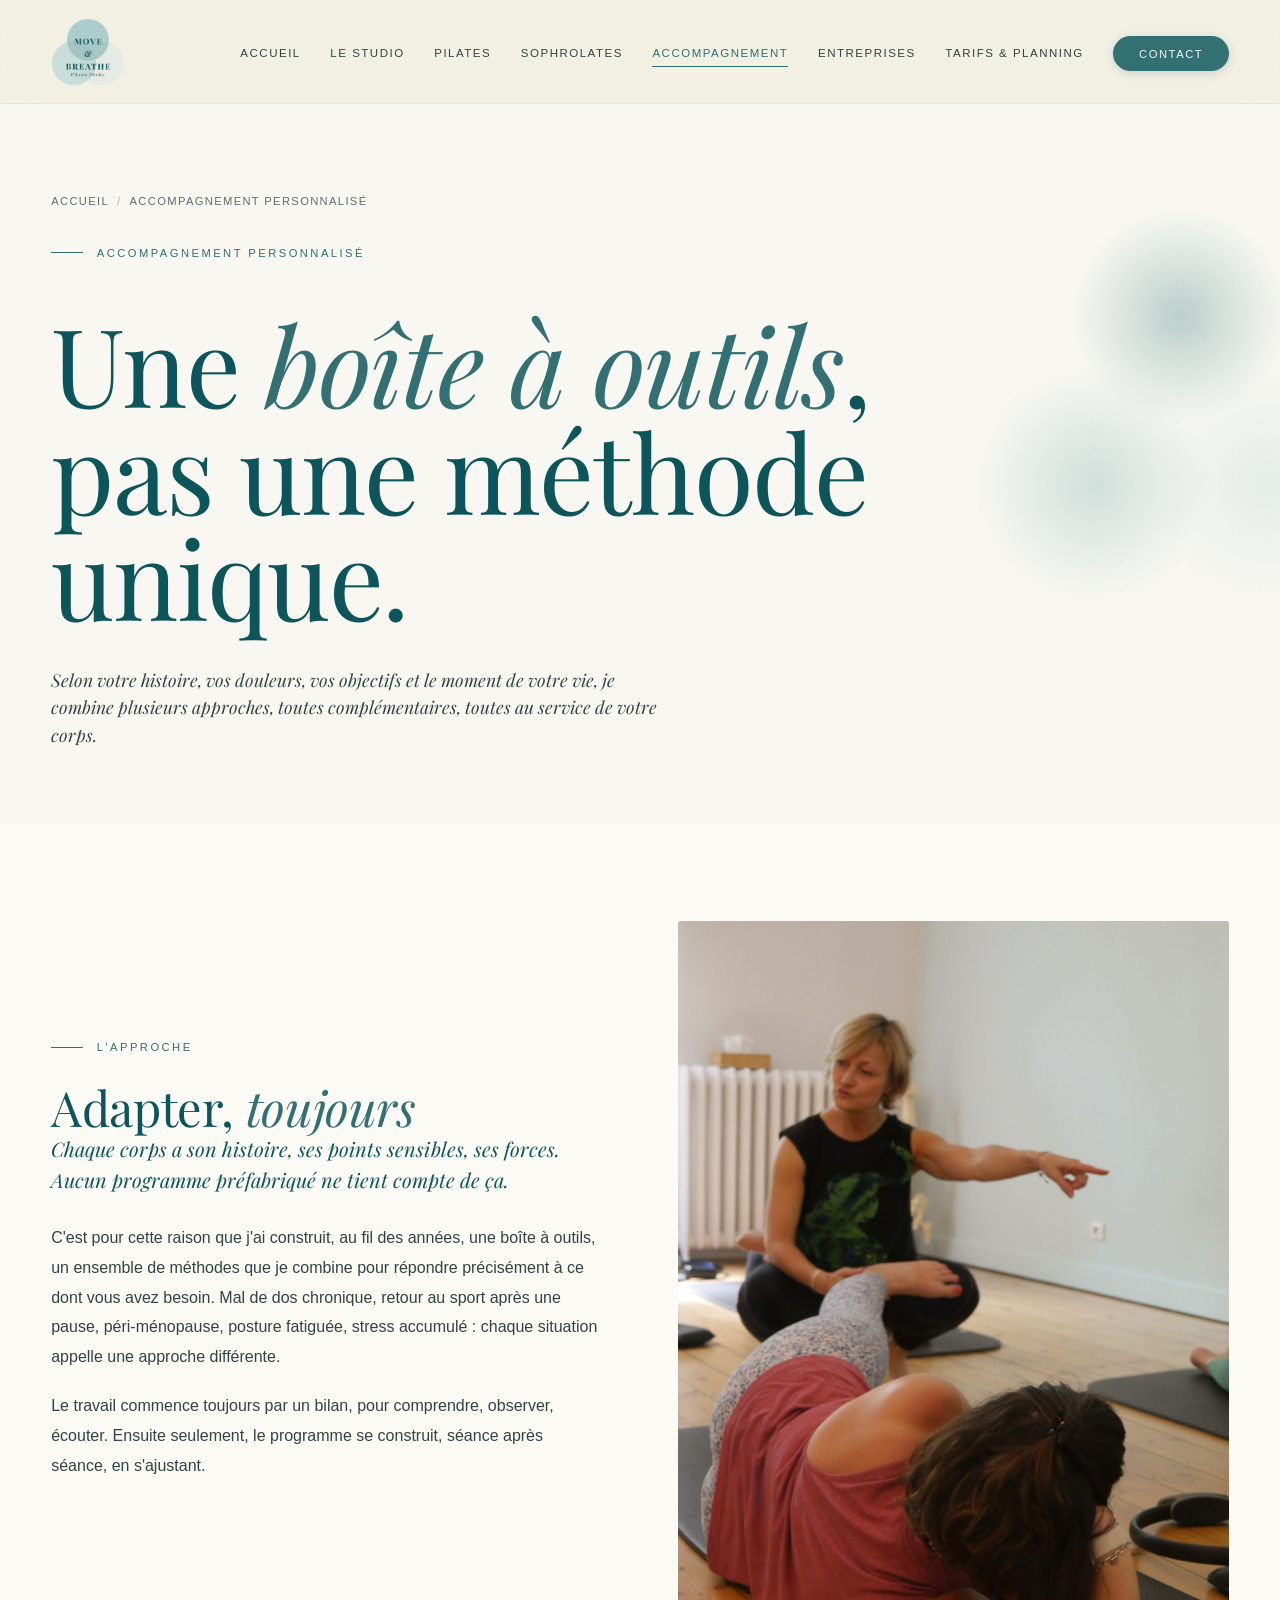
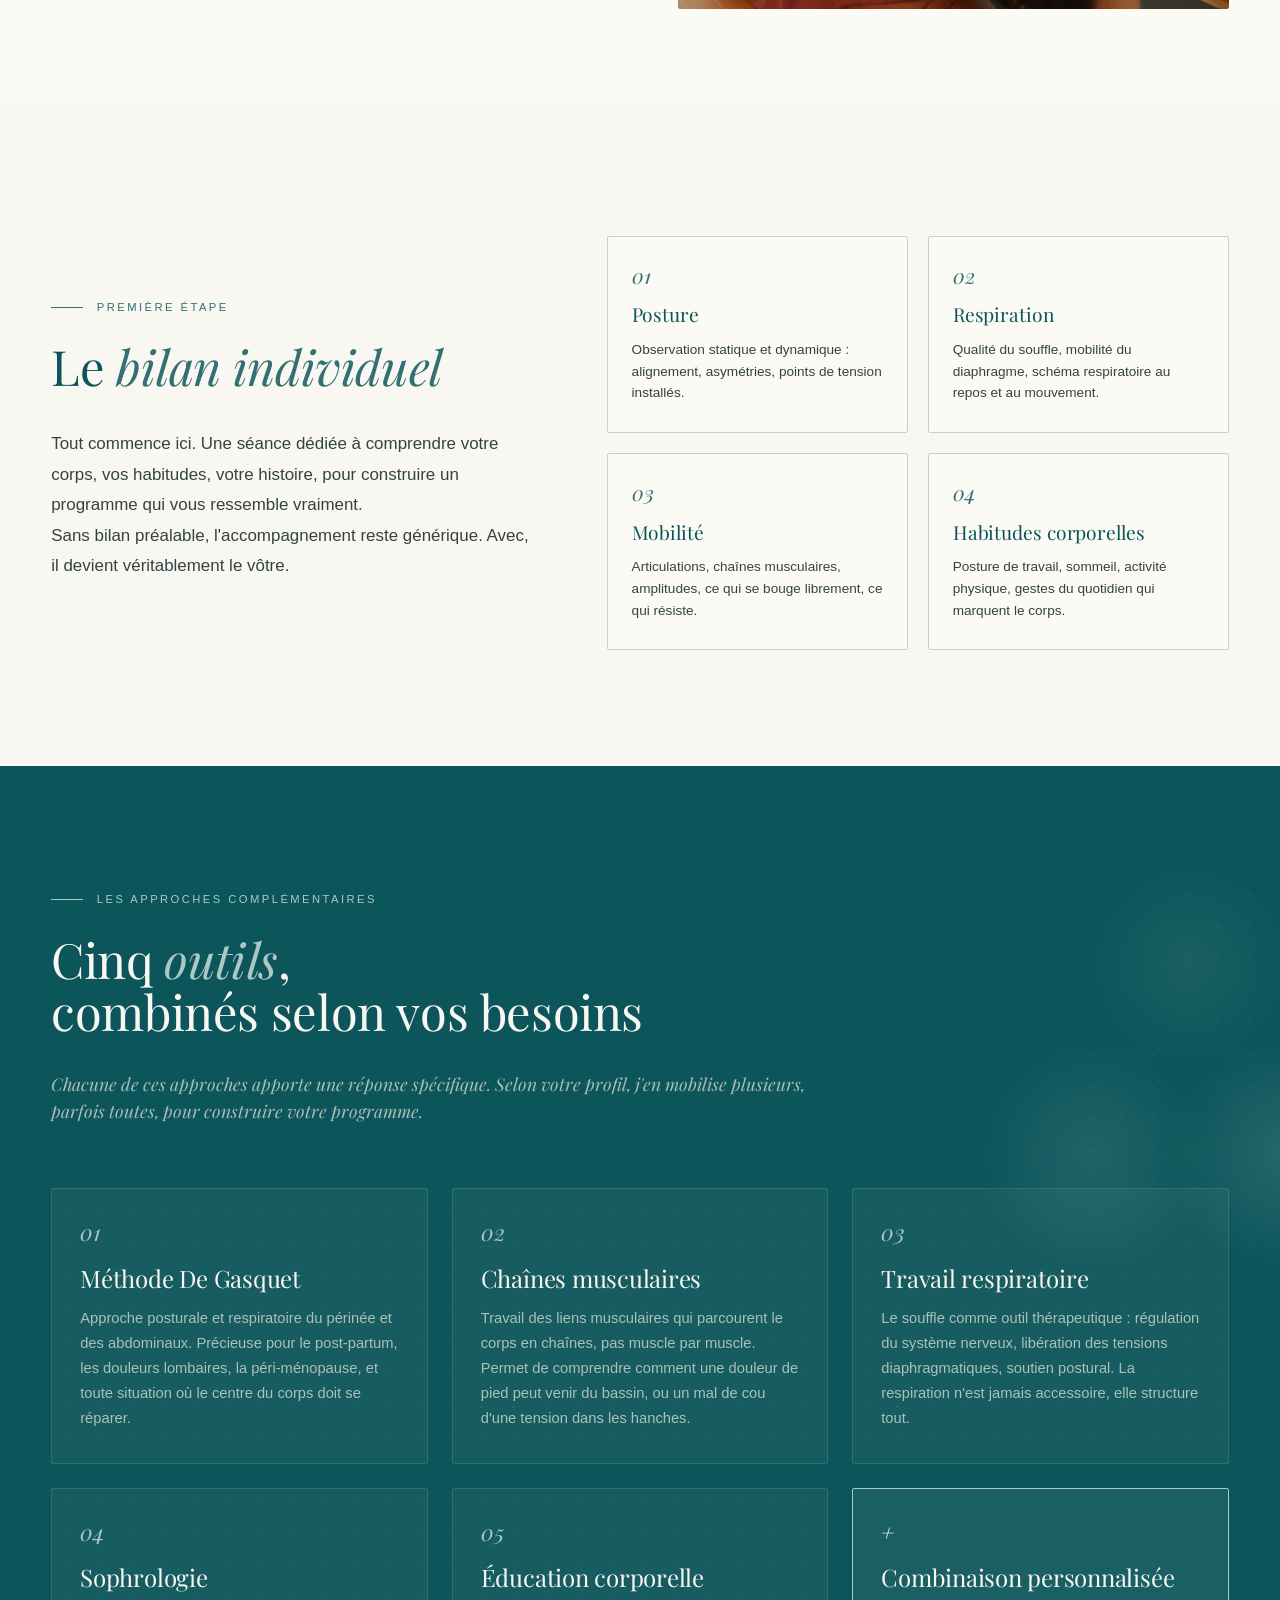
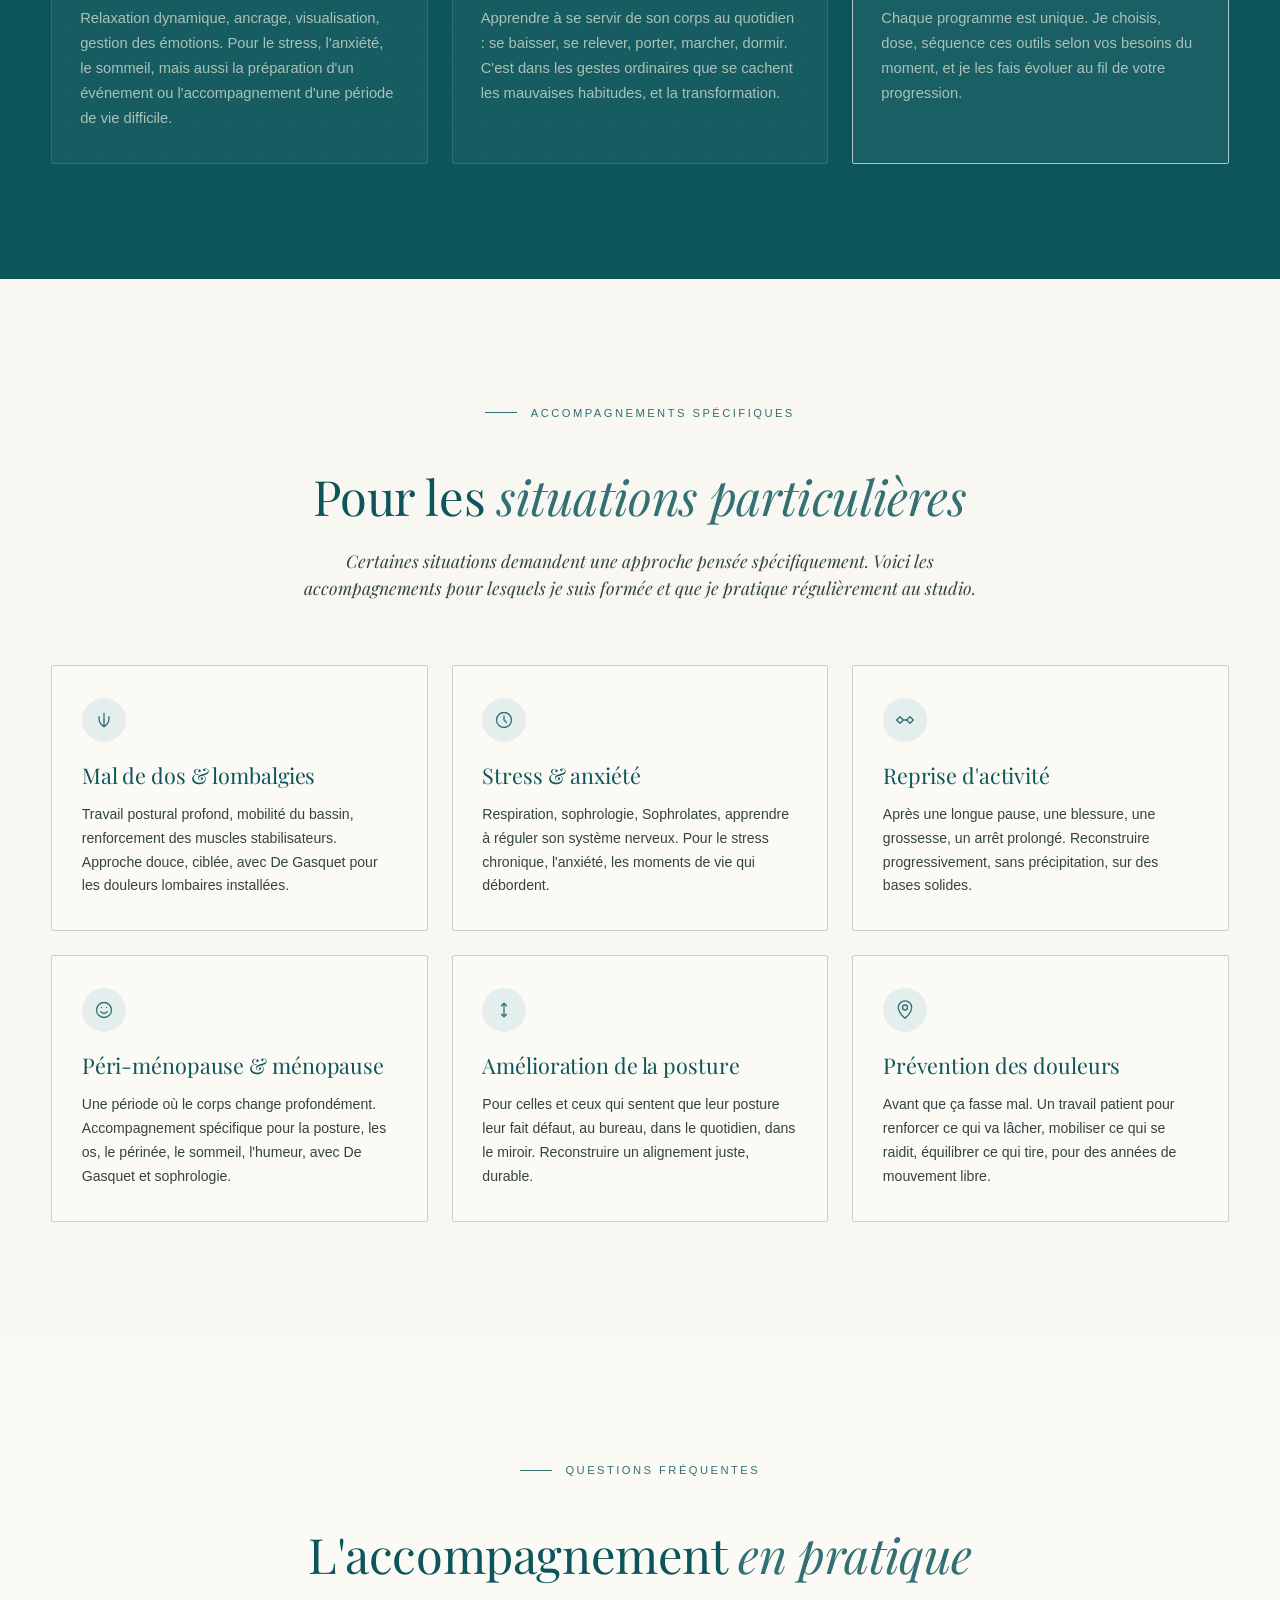
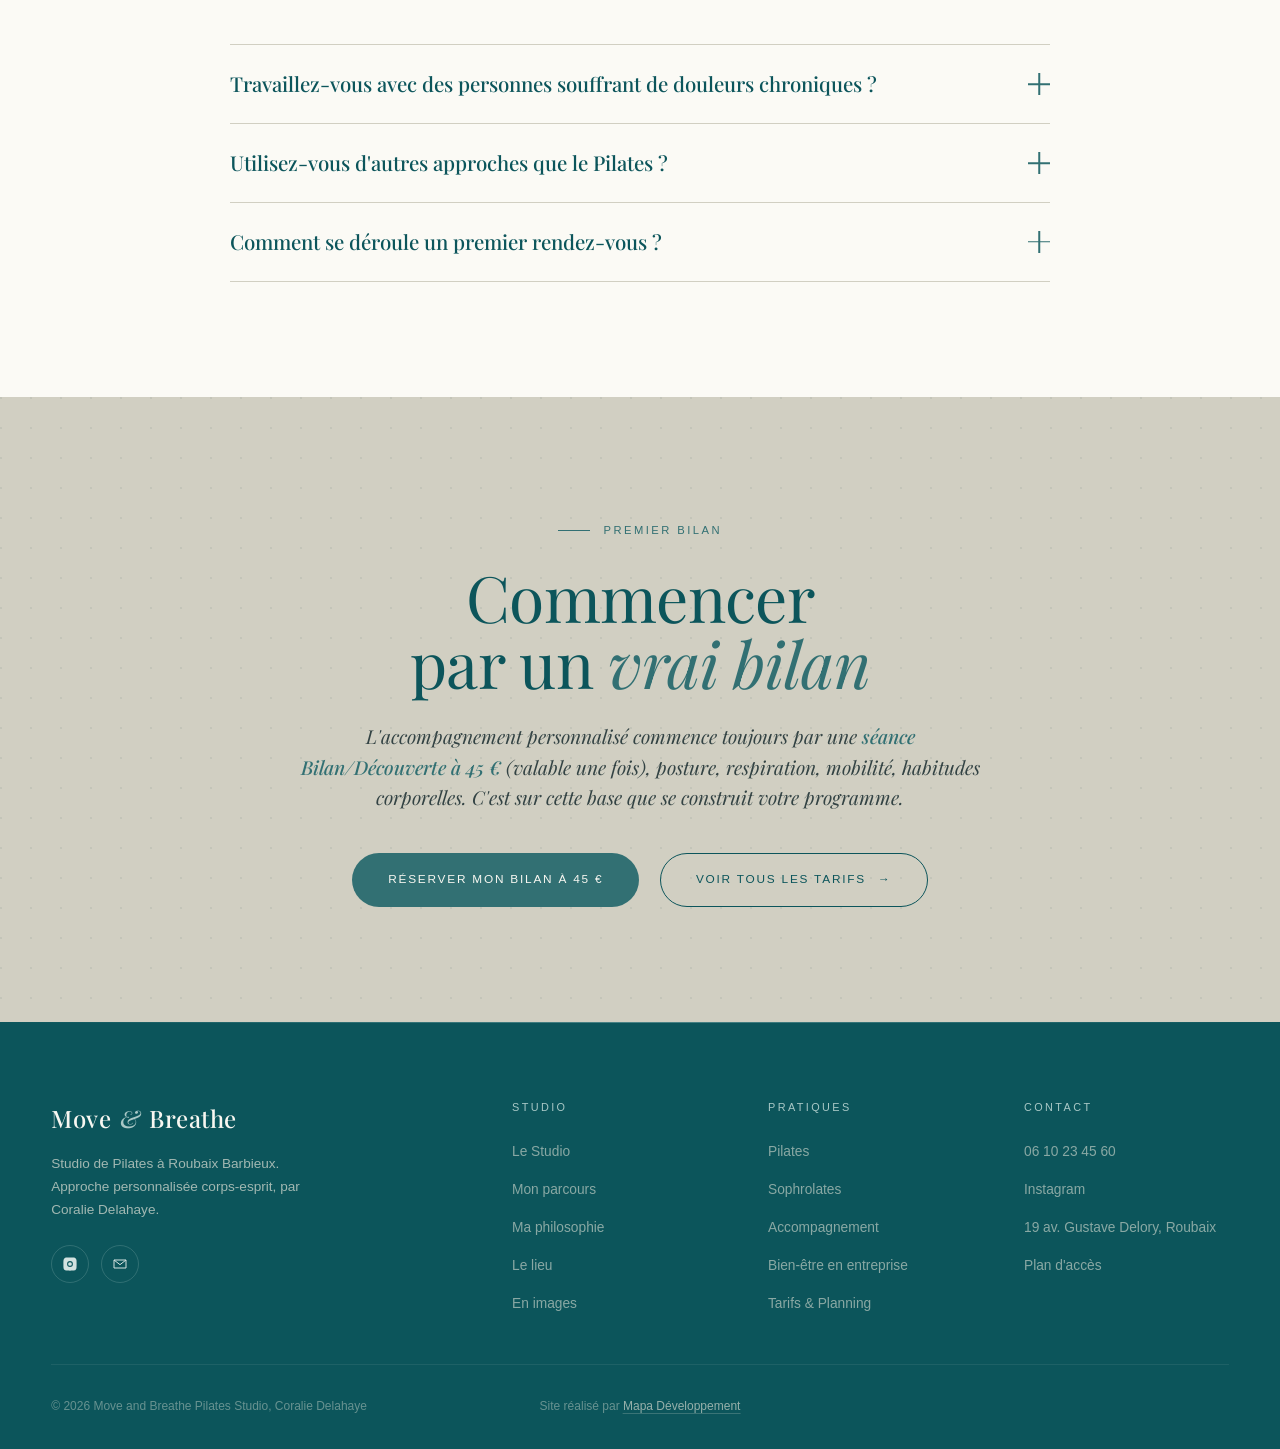
==== commit 82634456: "ADD: Calendar and analytics" ====
--- a/accompagnement.html
+++ b/accompagnement.html
@@ -590,6 +590,7 @@
           <li><a href="le-studio.html#parcours">Mon parcours</a></li>
           <li><a href="le-studio.html#philosophie">Ma philosophie</a></li>
           <li><a href="le-studio.html#lieu">Le lieu</a></li>
+          <li><a href="le-studio.html#galerie">En images</a></li>
         </ul>
       </div>
       <div>
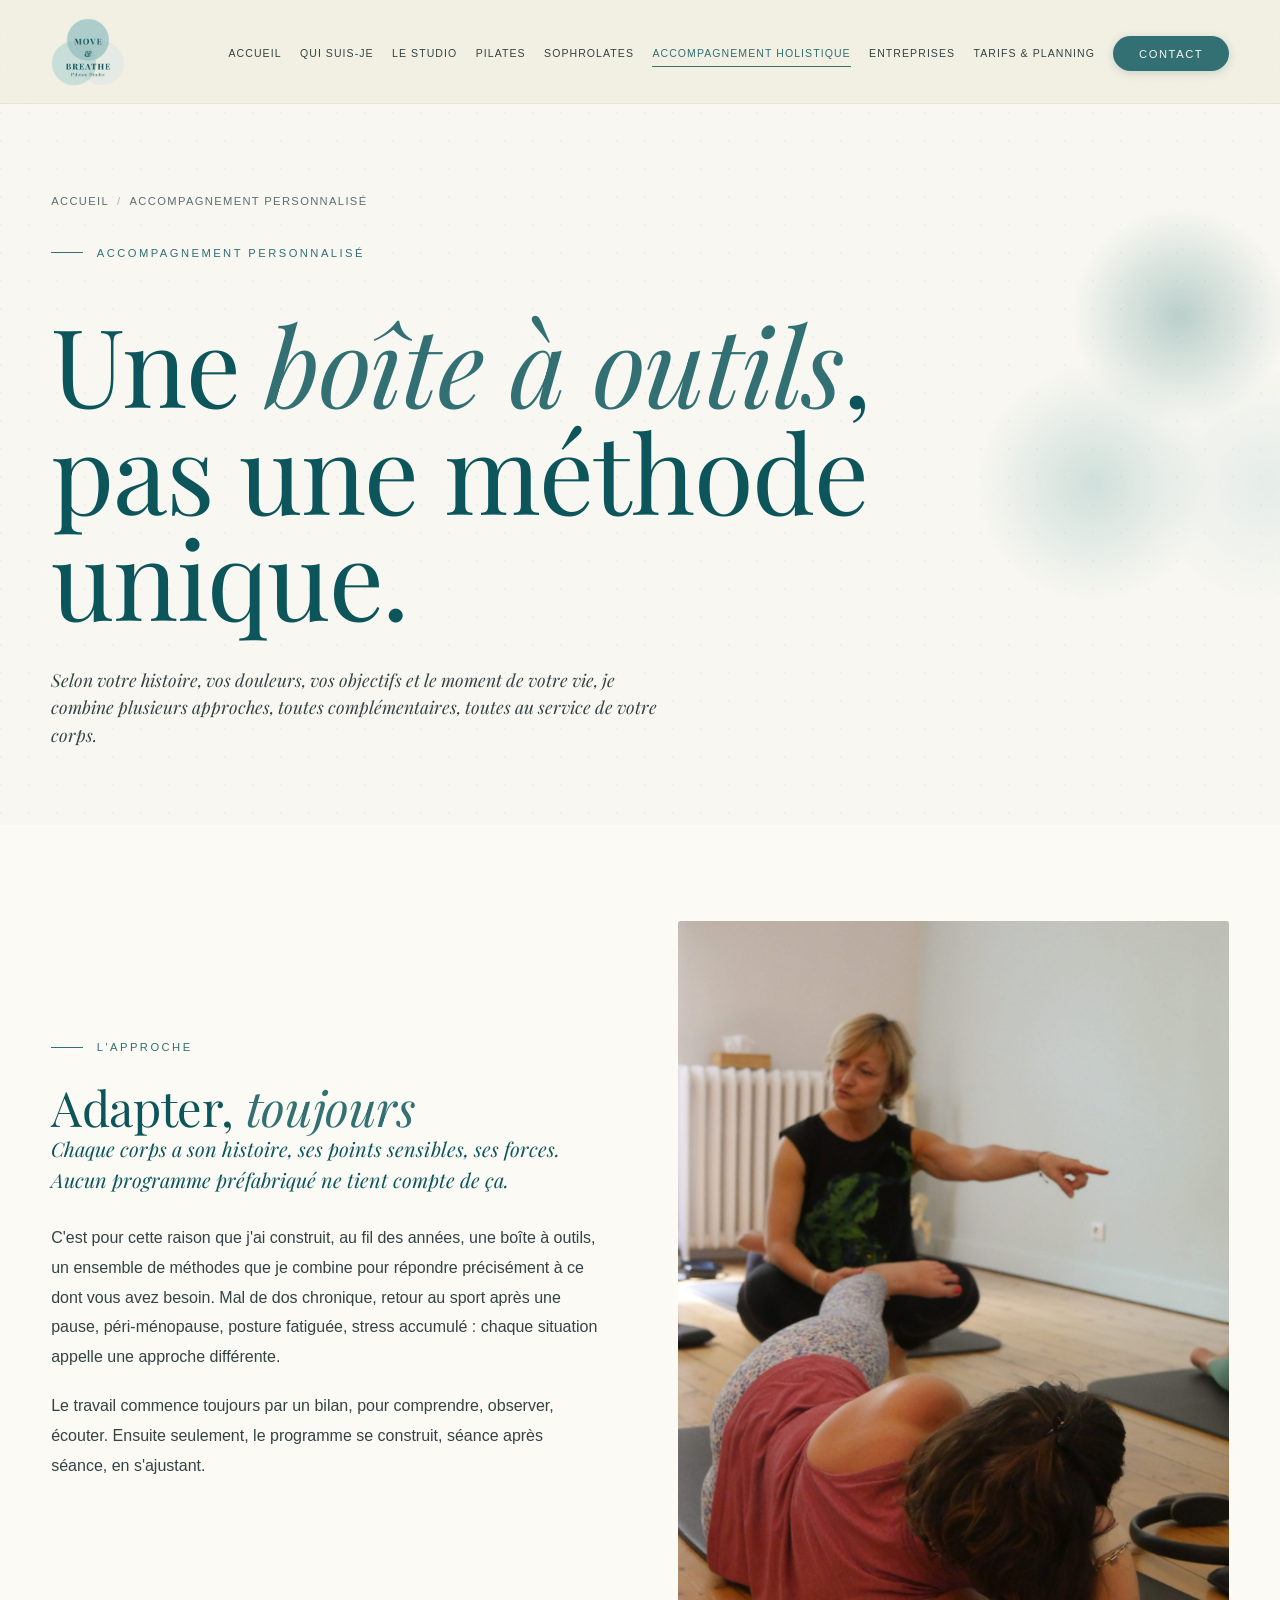
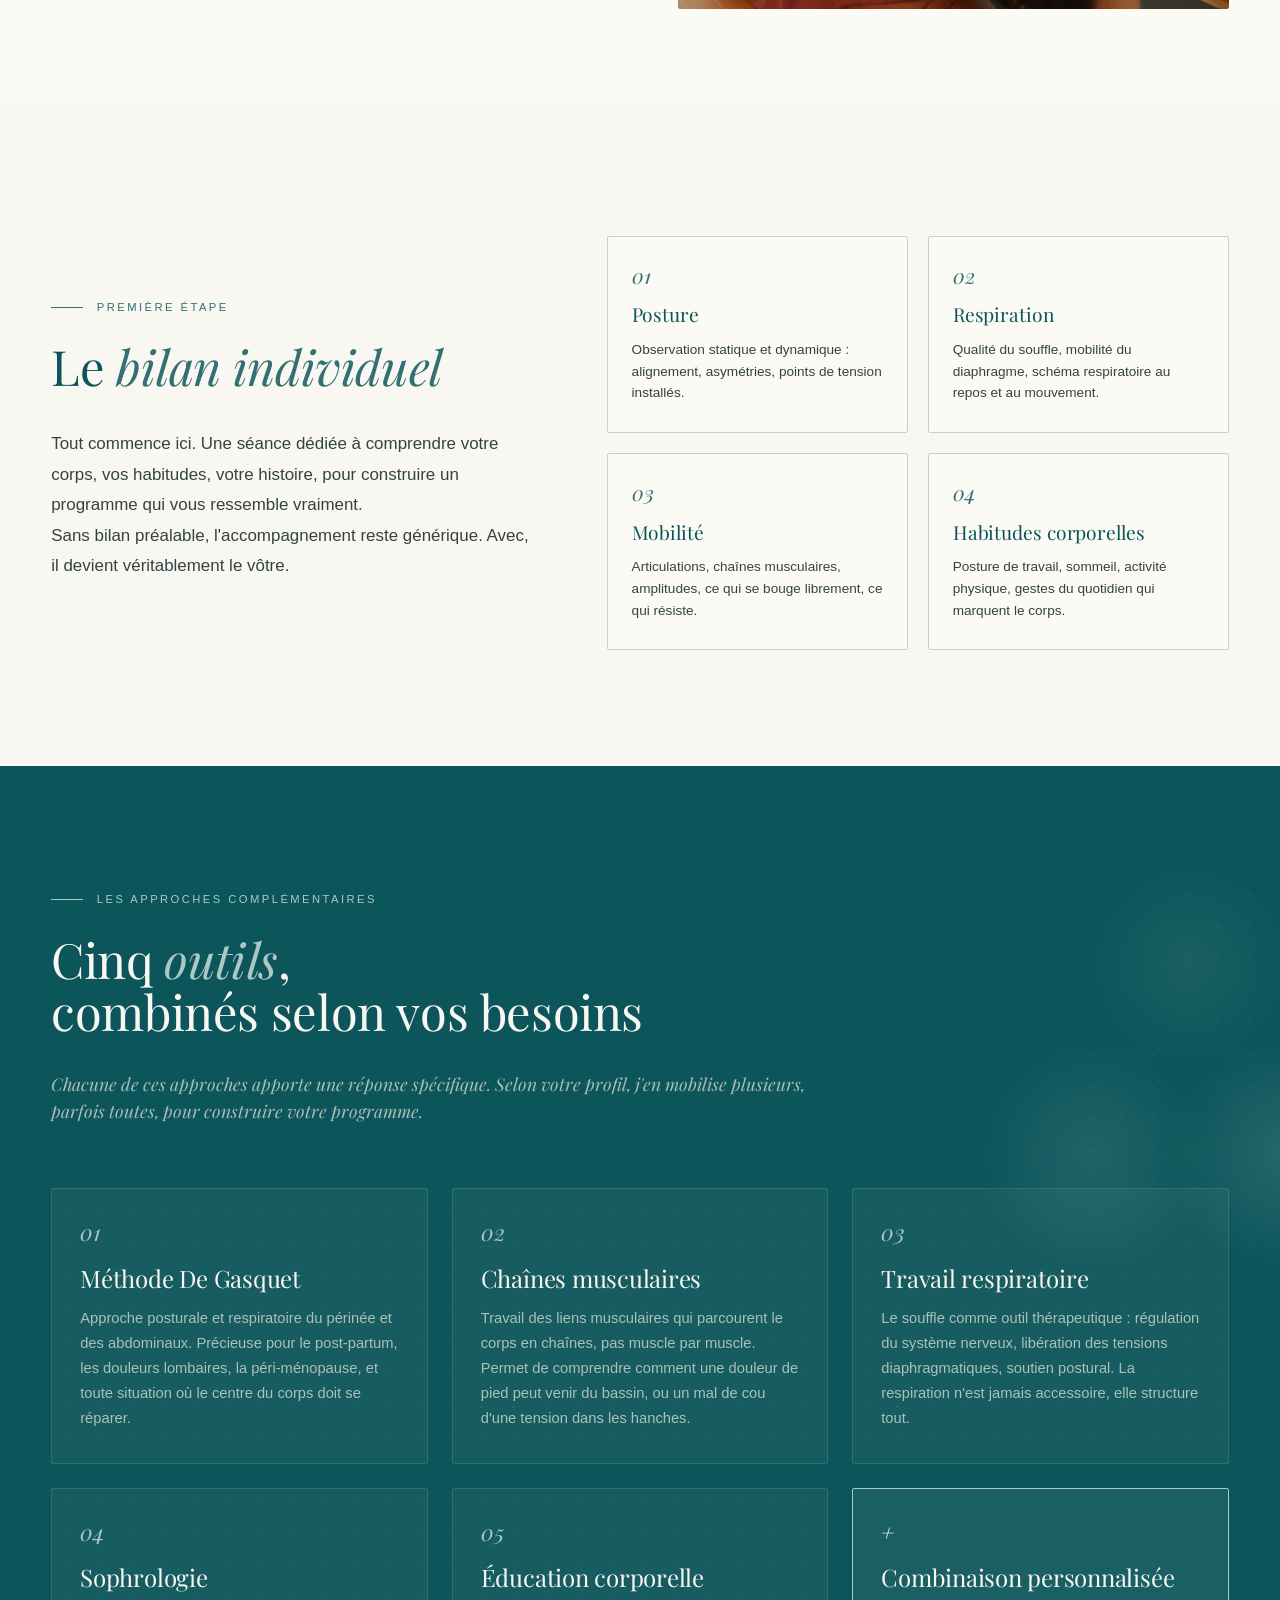
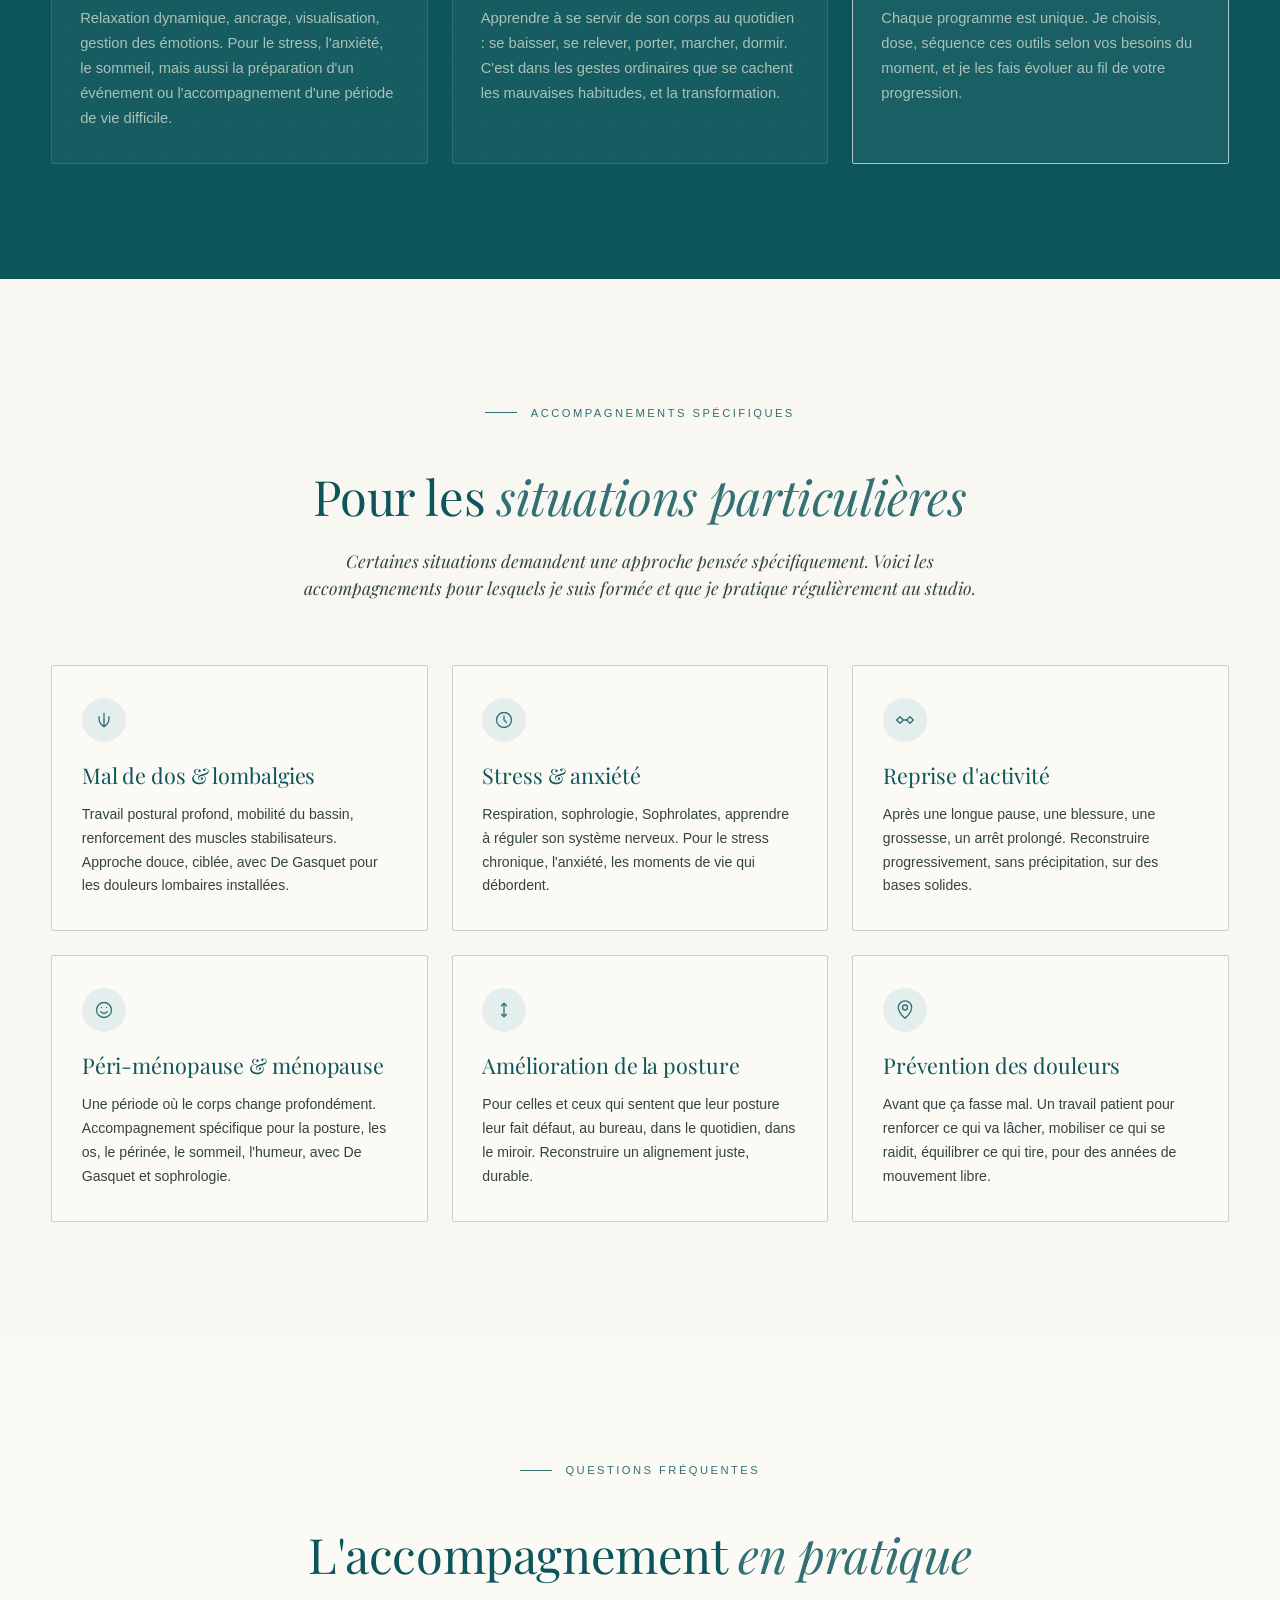
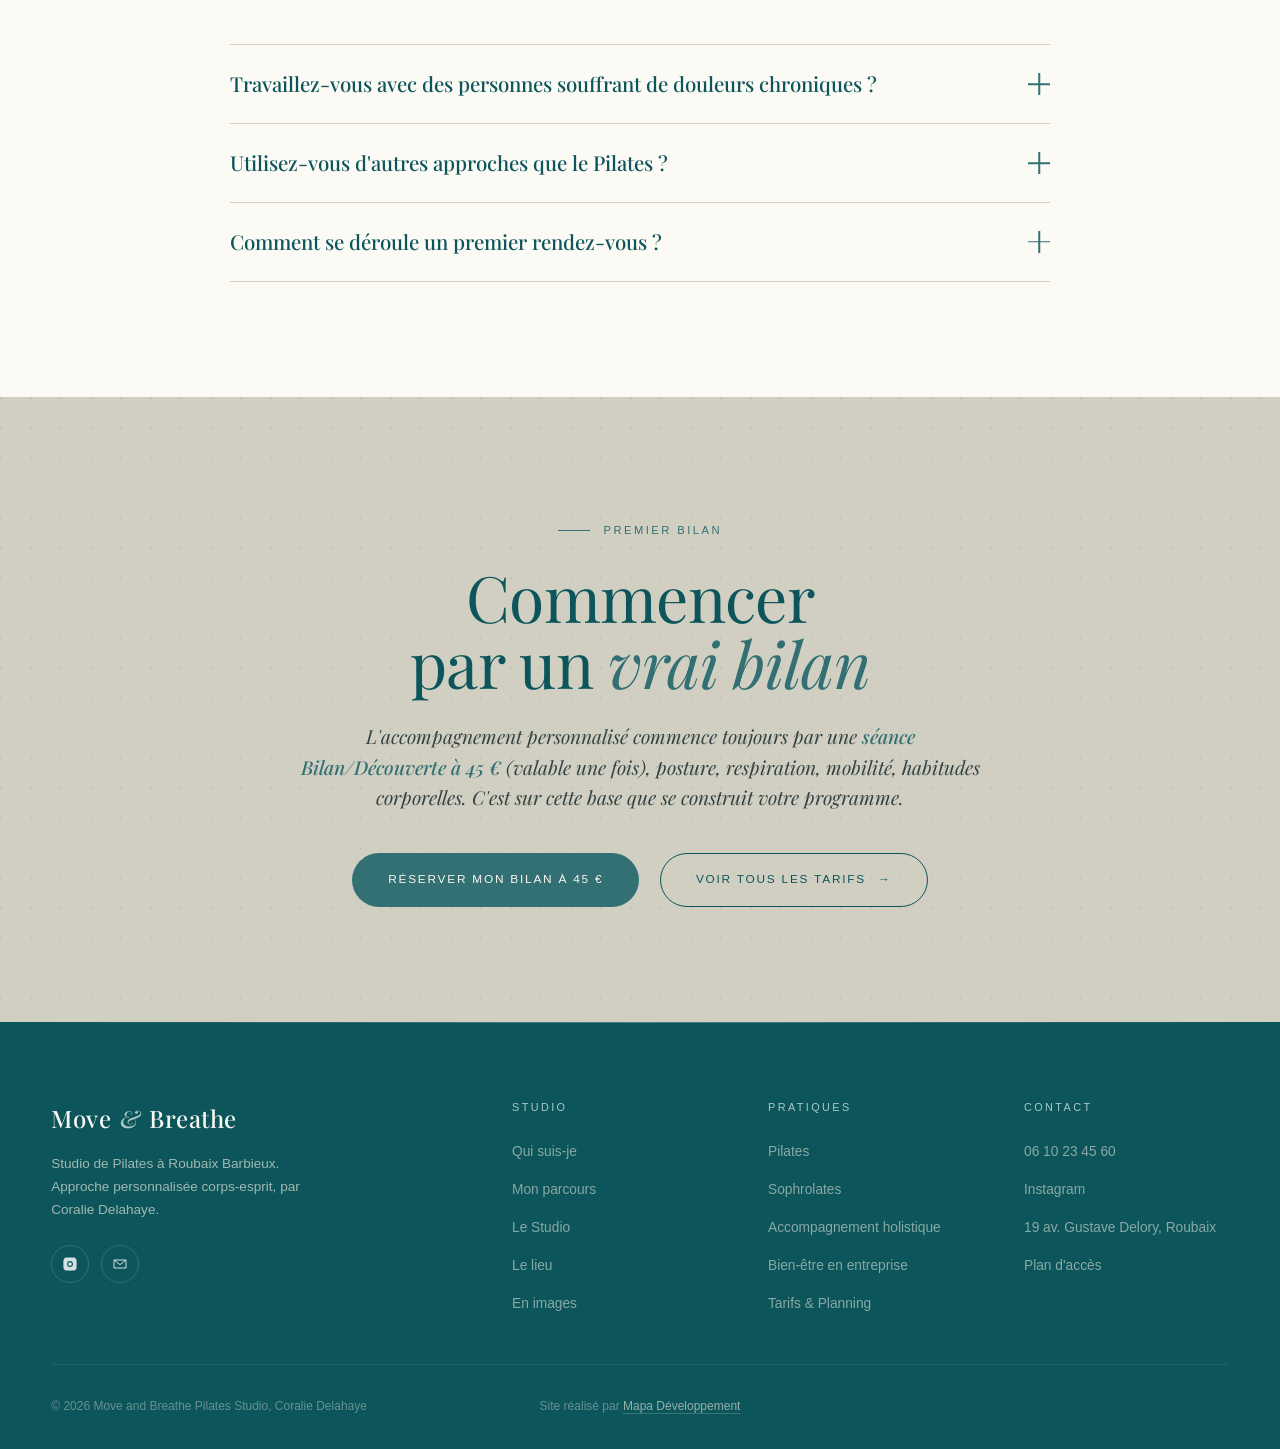
==== commit e3d7504f: "ADD: Calendar and analytics" ====
--- a/accompagnement.html
+++ b/accompagnement.html
@@ -296,10 +296,11 @@
     </button>
     <ul class="nav-links">
       <li><a href="index.html">Accueil</a></li>
+      <li><a href="qui-suis-je.html">Qui suis-je</a></li>
       <li><a href="le-studio.html">Le Studio</a></li>
       <li><a href="pilates.html">Pilates</a></li>
       <li><a href="sophrolates.html">Sophrolates</a></li>
-      <li><a href="accompagnement.html">Accompagnement</a></li>
+      <li><a href="accompagnement.html">Accompagnement holistique</a></li>
       <li><a href="entreprises.html">Entreprises</a></li>
       <li><a href="tarifs.html">Tarifs &amp; Planning</a></li>
       <li><a href="contact.html" class="nav-cta">Contact</a></li>
@@ -586,9 +587,9 @@
       <div>
         <div class="footer-col-title">Studio</div>
         <ul class="footer-links">
+          <li><a href="qui-suis-je.html">Qui suis-je</a></li>
+          <li><a href="qui-suis-je.html#parcours">Mon parcours</a></li>
           <li><a href="le-studio.html">Le Studio</a></li>
-          <li><a href="le-studio.html#parcours">Mon parcours</a></li>
-          <li><a href="le-studio.html#philosophie">Ma philosophie</a></li>
           <li><a href="le-studio.html#lieu">Le lieu</a></li>
           <li><a href="le-studio.html#galerie">En images</a></li>
         </ul>
@@ -598,7 +599,7 @@
         <ul class="footer-links">
           <li><a href="pilates.html">Pilates</a></li>
           <li><a href="sophrolates.html">Sophrolates</a></li>
-          <li><a href="accompagnement.html">Accompagnement</a></li>
+          <li><a href="accompagnement.html">Accompagnement holistique</a></li>
           <li><a href="entreprises.html">Bien-être en entreprise</a></li>
           <li><a href="tarifs.html">Tarifs &amp; Planning</a></li>
         </ul>
--- a/styles.css
+++ b/styles.css
@@ -269,18 +269,18 @@
   display: flex;
   align-items: center;
   justify-content: space-between;
-  gap: 2rem;
+  gap: 1.5rem;
 }
 
 .nav-links {
   display: flex;
-  gap: 1.85rem;
+  gap: 1.15rem;
   list-style: none;
   align-items: center;
 }
 .nav-links a {
-  font-size: 0.72rem;
-  letter-spacing: 0.13em;
+  font-size: 0.66rem;
+  letter-spacing: 0.1em;
   text-transform: uppercase;
   color: var(--ink-soft);
   position: relative;
@@ -1122,8 +1122,9 @@
    ============================================ */
 
 @media (max-width: 1100px) {
-  .nav-links { gap: 1.4rem; }
-  .nav-links a { font-size: 0.68rem; letter-spacing: 0.11em; }
+  .nav-links { gap: 0.9rem; }
+  .nav-links a { font-size: 0.6rem; letter-spacing: 0.07em; }
+  .nav-cta { padding-left: 0.9rem; padding-right: 0.9rem; }
 }
 
 @media (max-width: 980px) {
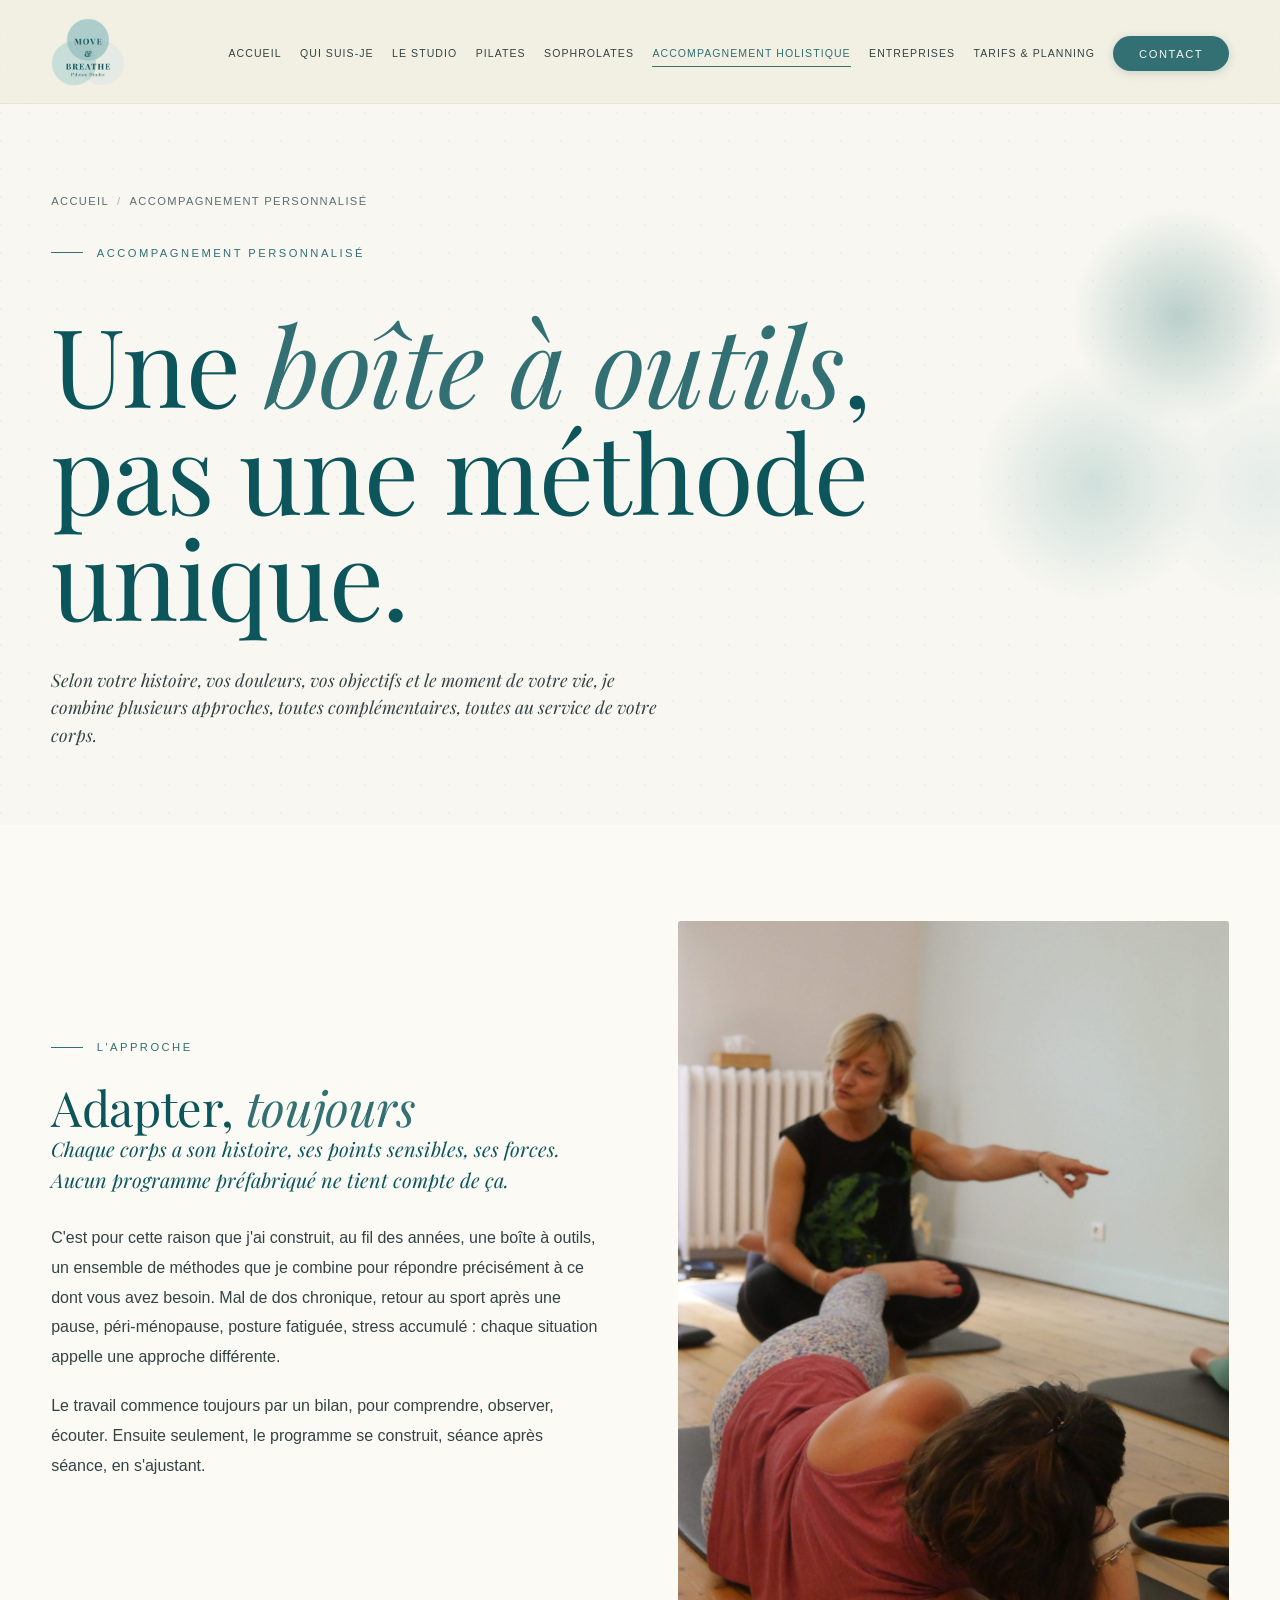
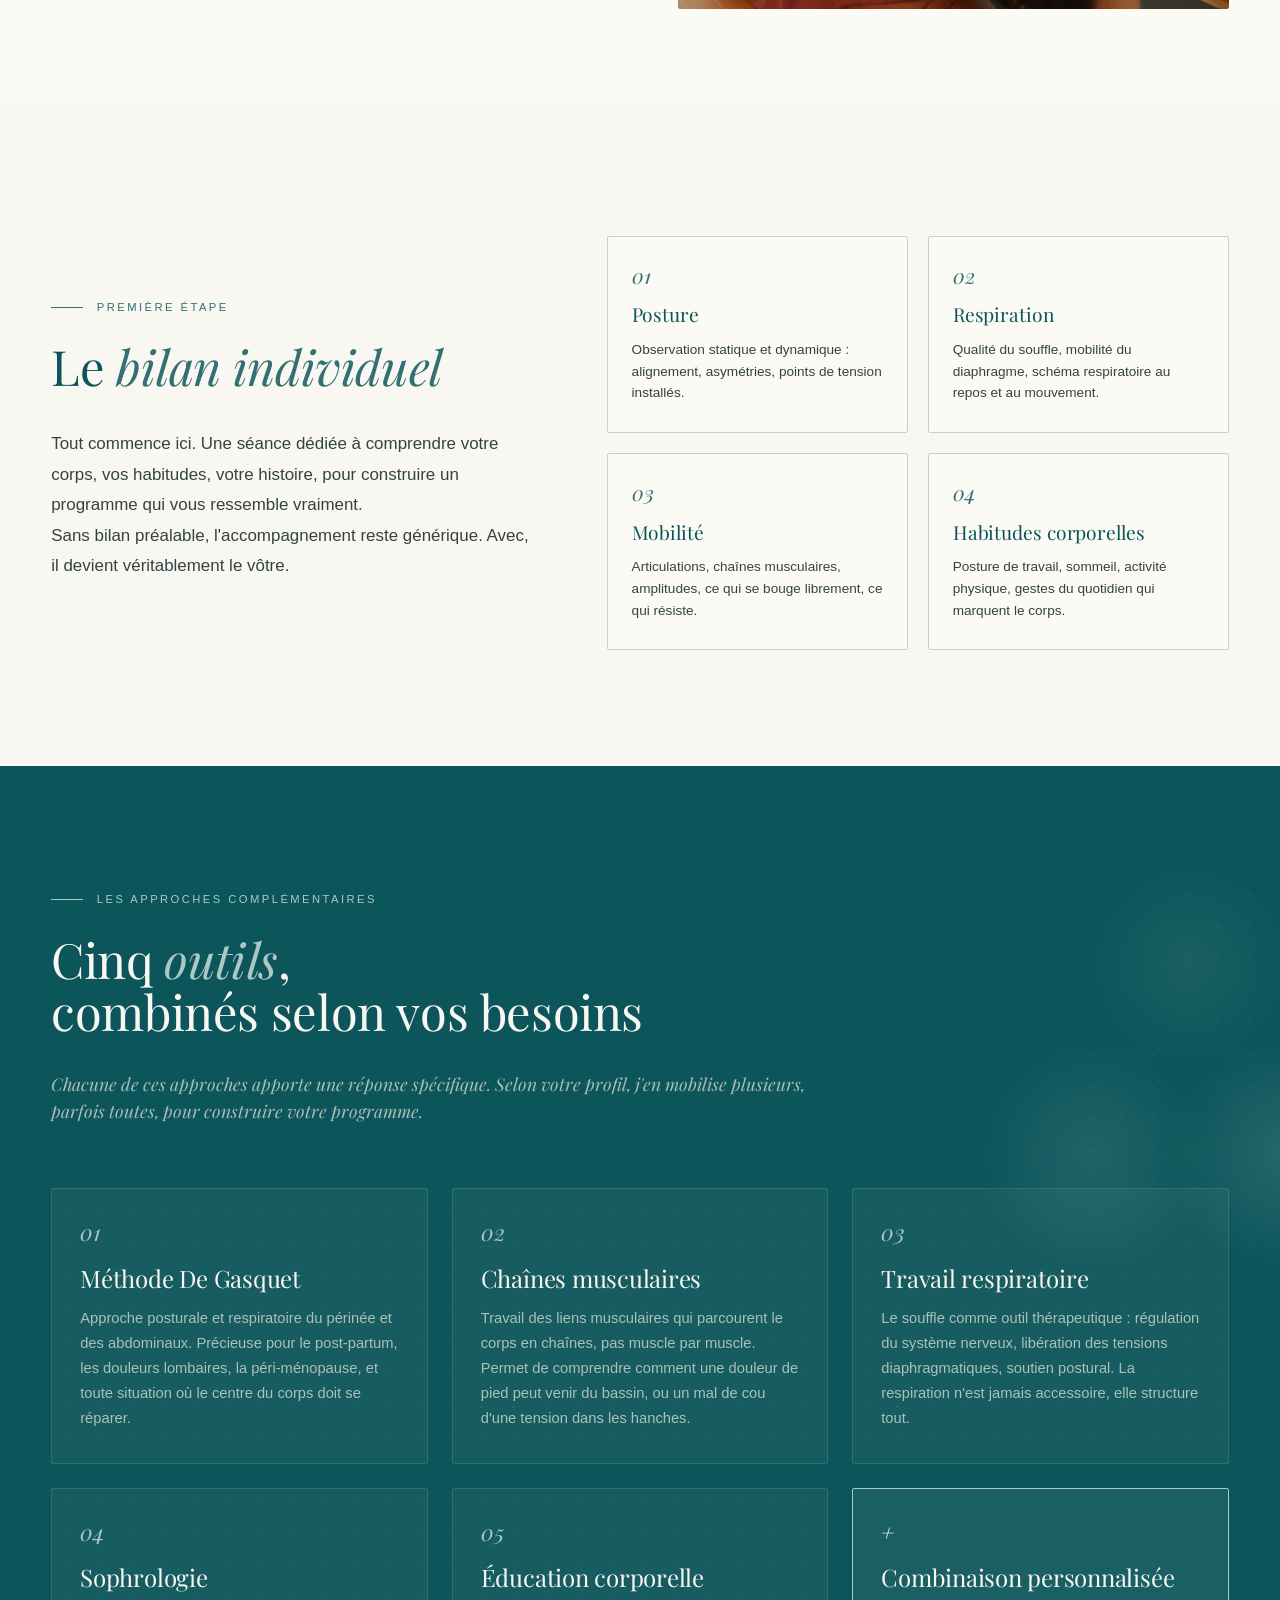
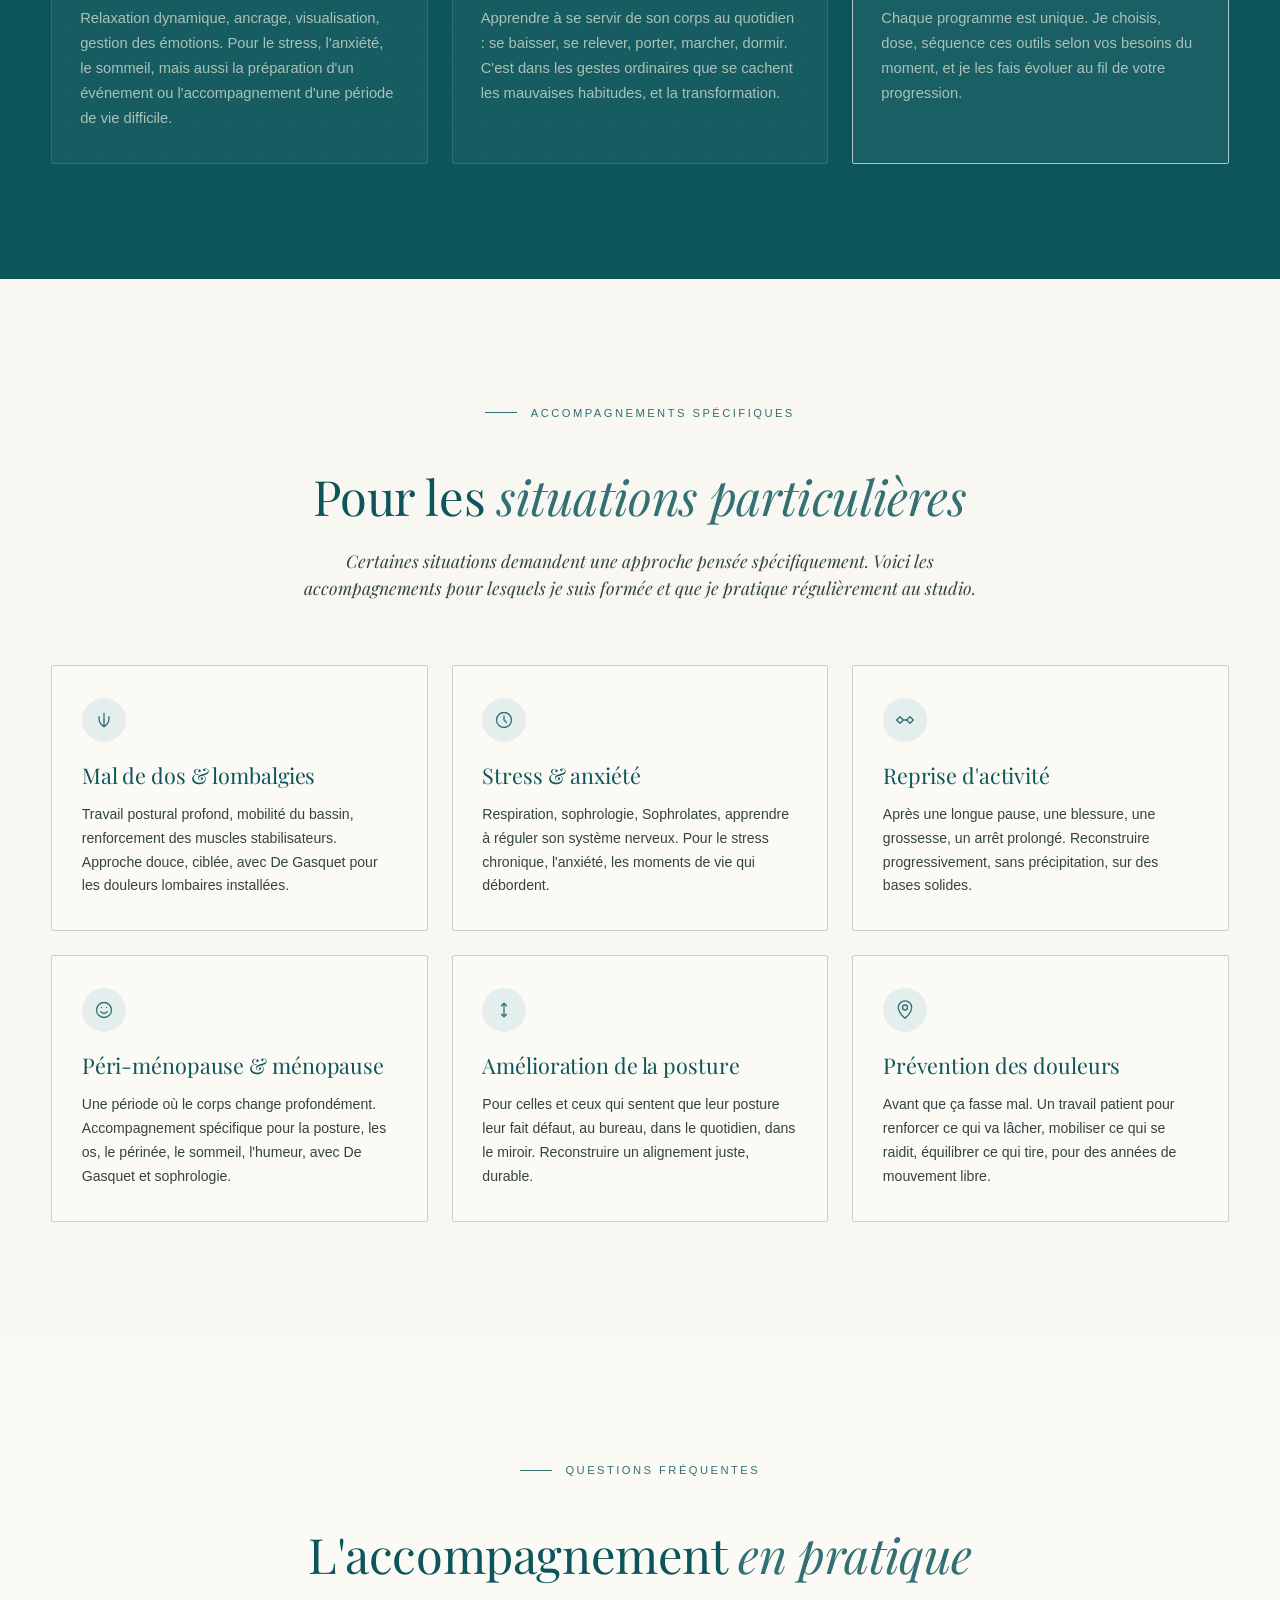
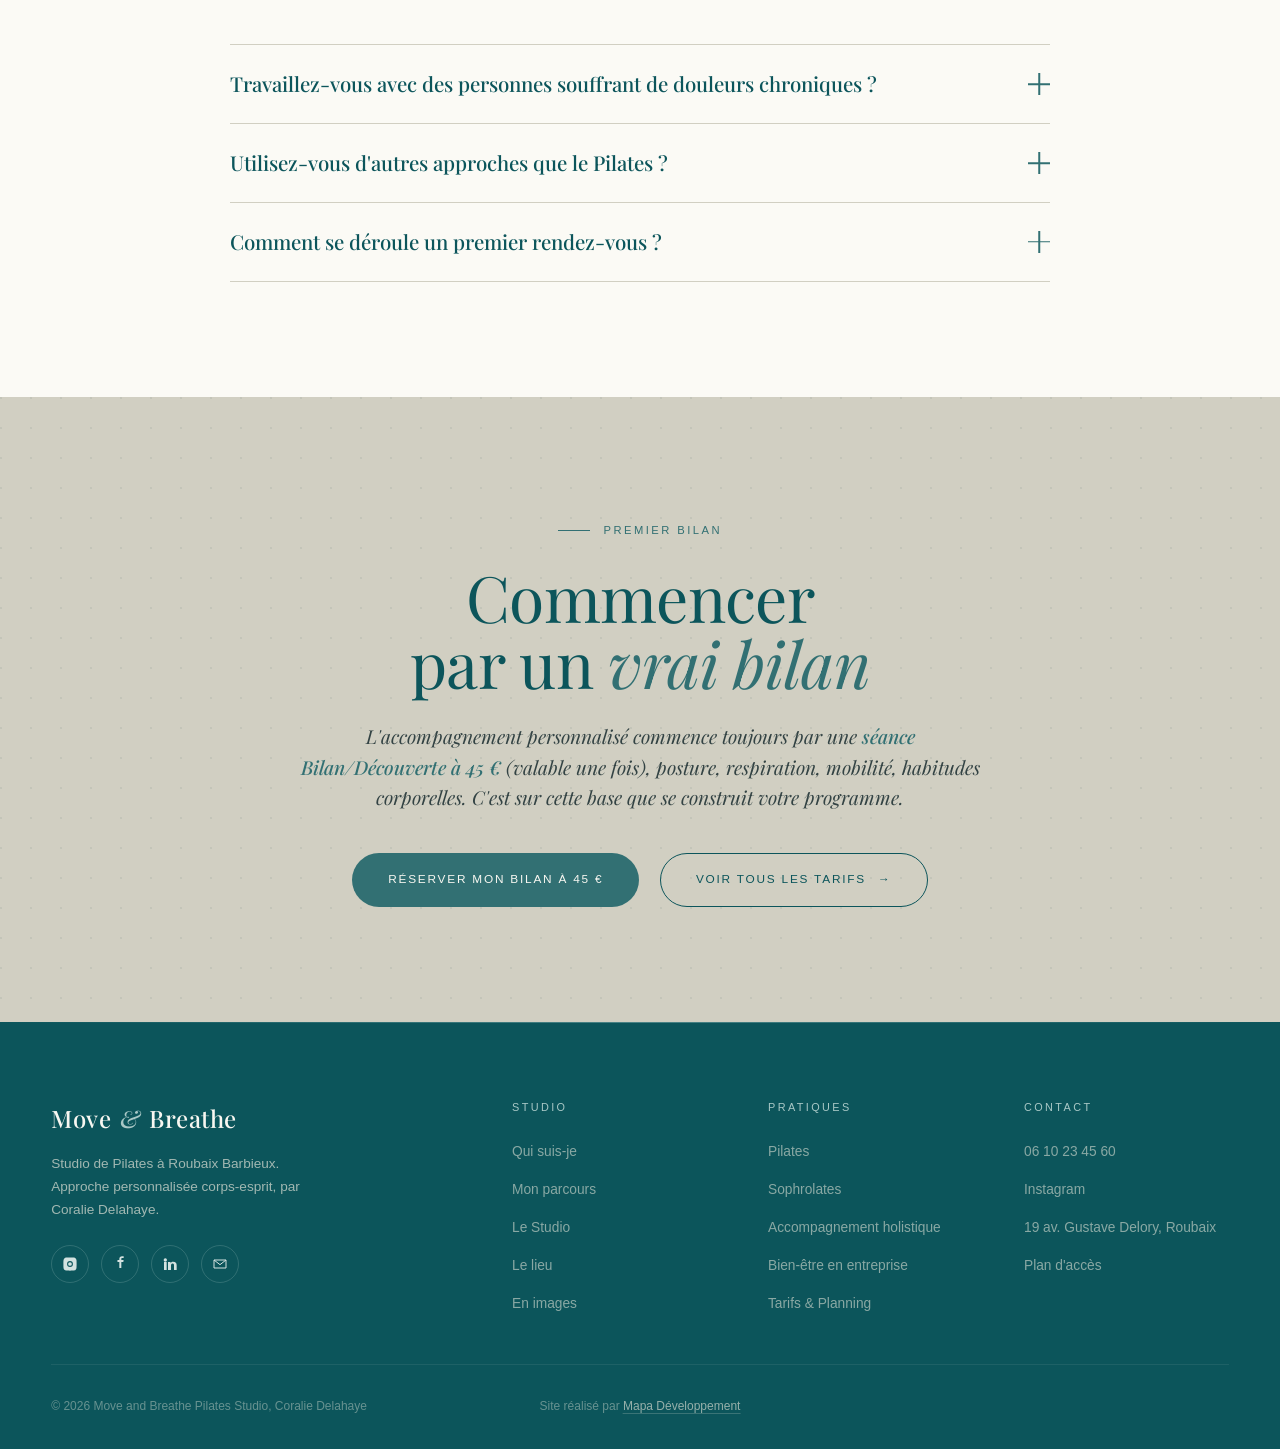
==== commit 08eeb593: "ADD: Calendar and analytics" ====
--- a/accompagnement.html
+++ b/accompagnement.html
@@ -579,7 +579,13 @@
           <a href="https://www.instagram.com/moveandbreathelille" target="_blank" rel="noopener" aria-label="Instagram">
             <svg viewBox="0 0 24 24" fill="currentColor"><path d="M12 2.2c3.2 0 3.6 0 4.8.1 1.2.1 1.8.2 2.2.4.6.2 1 .5 1.5.9.5.5.7.9.9 1.5.2.4.4 1 .4 2.2.1 1.3.1 1.6.1 4.8s0 3.6-.1 4.8c-.1 1.2-.2 1.8-.4 2.2-.2.6-.5 1-.9 1.5-.5.5-.9.7-1.5.9-.4.2-1 .4-2.2.4-1.3.1-1.6.1-4.8.1s-3.6 0-4.8-.1c-1.2-.1-1.8-.2-2.2-.4-.6-.2-1-.5-1.5-.9-.5-.5-.7-.9-.9-1.5-.2-.4-.4-1-.4-2.2-.1-1.3-.1-1.6-.1-4.8s0-3.6.1-4.8c.1-1.2.2-1.8.4-2.2.2-.6.5-1 .9-1.5.5-.5.9-.7 1.5-.9.4-.2 1-.4 2.2-.4 1.3-.1 1.6-.1 4.8-.1zm0 5.4a4.4 4.4 0 100 8.8 4.4 4.4 0 000-8.8zm0 7.2a2.8 2.8 0 110-5.6 2.8 2.8 0 010 5.6zm5.6-7.4a1 1 0 11-2.1 0 1 1 0 012.1 0z"/></svg>
           </a>
-          <a href="mailto:contact@moveandbreathelille.fr" aria-label="Email">
+          <a href="#" target="_blank" rel="noopener" aria-label="Facebook">
+            <svg viewBox="0 0 24 24" fill="currentColor"><path d="M14 9h3l.4-3H14V4.6c0-.9.3-1.5 1.6-1.5H17.5V.4C17.1.3 16.1.2 15 .2 12.6.2 11 1.7 11 4.3V6H8.2v3H11v9h3V9z"/></svg>
+          </a>
+          <a href="#" target="_blank" rel="noopener" aria-label="LinkedIn">
+            <svg viewBox="0 0 24 24" fill="currentColor"><path d="M4.98 3.5a2.5 2.5 0 11-.02 5 2.5 2.5 0 01.02-5zM3 9h4v12H3V9zm6 0h3.8v1.7h.05c.53-1 1.83-2.05 3.77-2.05C20.6 8.65 22 10.5 22 14v7h-4v-6.2c0-1.5-.03-3.4-2.07-3.4-2.08 0-2.4 1.6-2.4 3.3V21H9V9z"/></svg>
+          </a>
+          <a href="mailto:moveandbreathelille@gmail.com" aria-label="Email">
             <svg viewBox="0 0 24 24" fill="none" stroke="currentColor" stroke-width="1.5"><path d="M3 6h18v12H3z"/><path d="M3 6l9 7 9-7"/></svg>
           </a>
         </div>
--- a/styles.css
+++ b/styles.css
@@ -1122,12 +1122,6 @@
    ============================================ */
 
 @media (max-width: 1100px) {
-  .nav-links { gap: 0.9rem; }
-  .nav-links a { font-size: 0.6rem; letter-spacing: 0.07em; }
-  .nav-cta { padding-left: 0.9rem; padding-right: 0.9rem; }
-}
-
-@media (max-width: 980px) {
   .nav-links {
     position: fixed;
     inset: 0;
@@ -1169,6 +1163,9 @@
     letter-spacing: 0.15em !important;
   }
   .nav-burger { display: block; position: relative; z-index: 95; }
+}
+
+@media (max-width: 980px) {
   .footer-grid { grid-template-columns: 1fr 1fr; }
   .footer-grid > div:first-child { grid-column: 1 / -1; }
   .footer-bottom { flex-direction: column; text-align: center; justify-content: center; }
